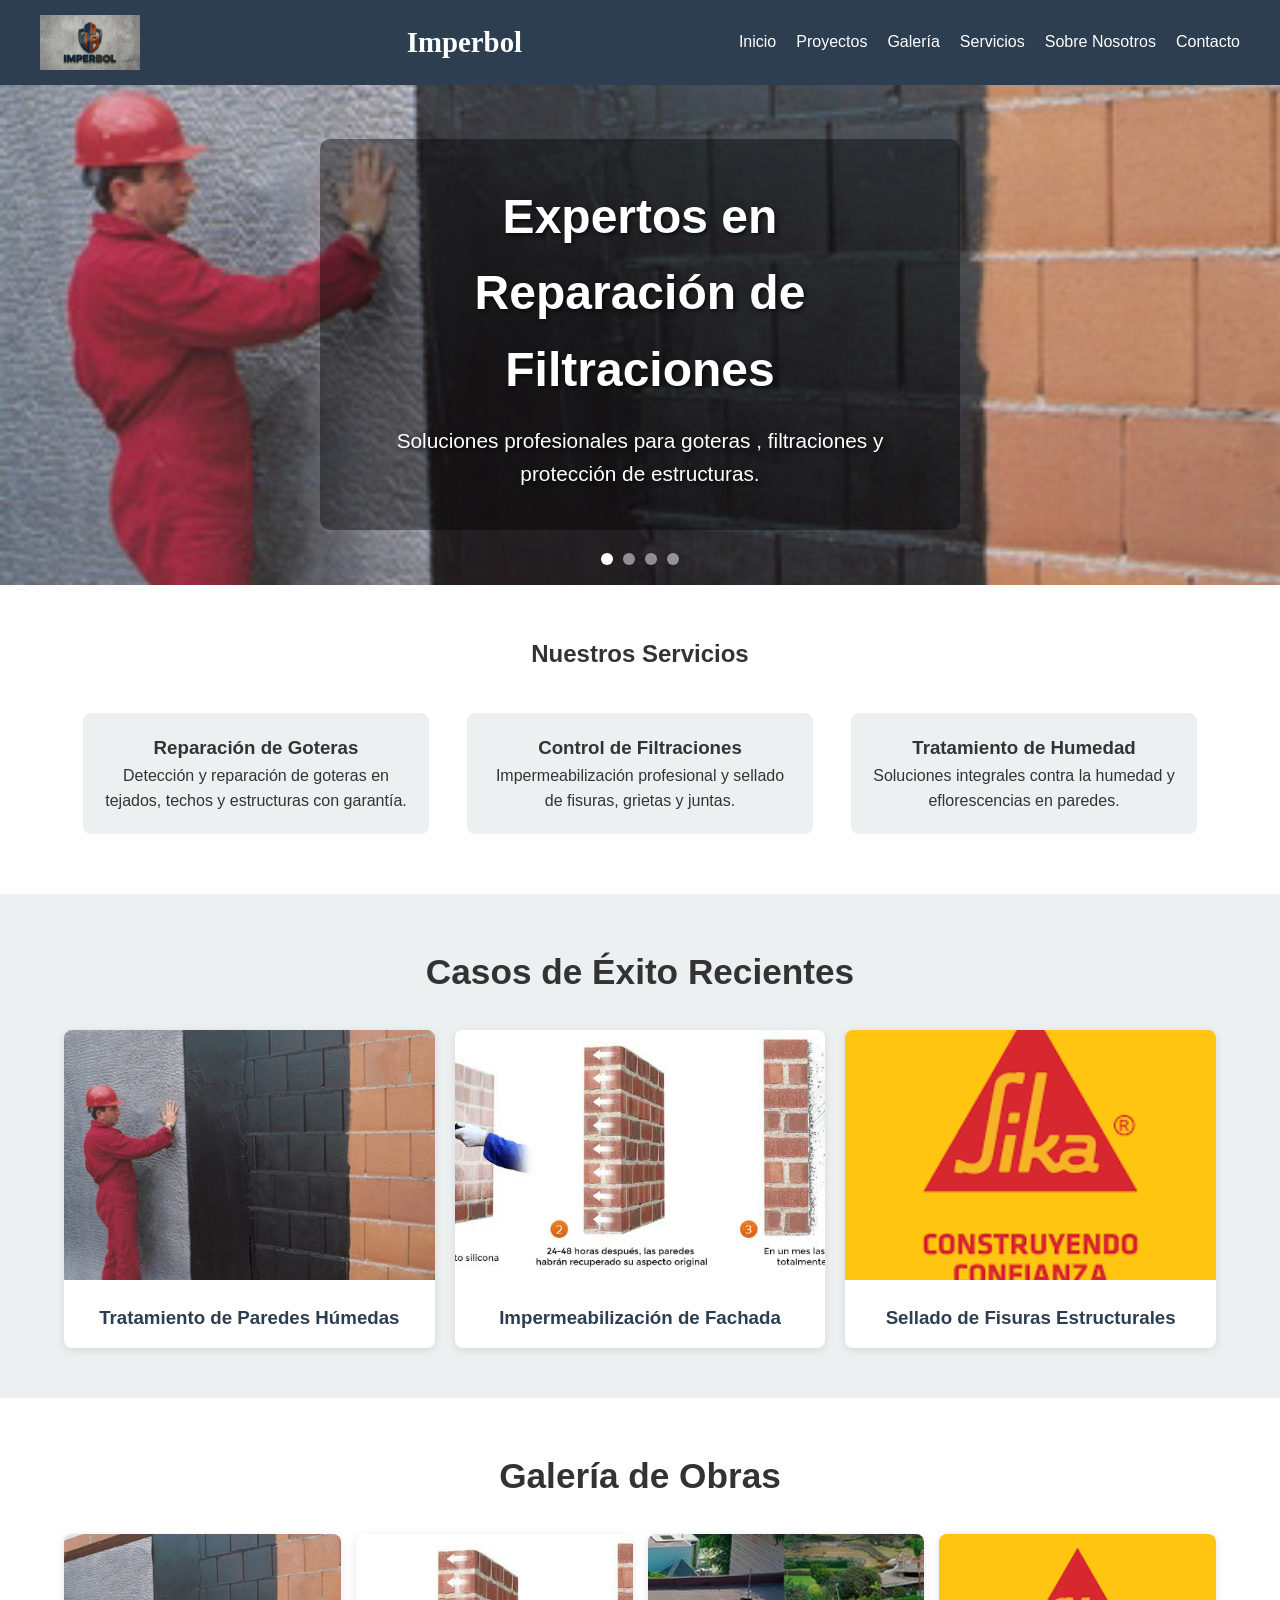
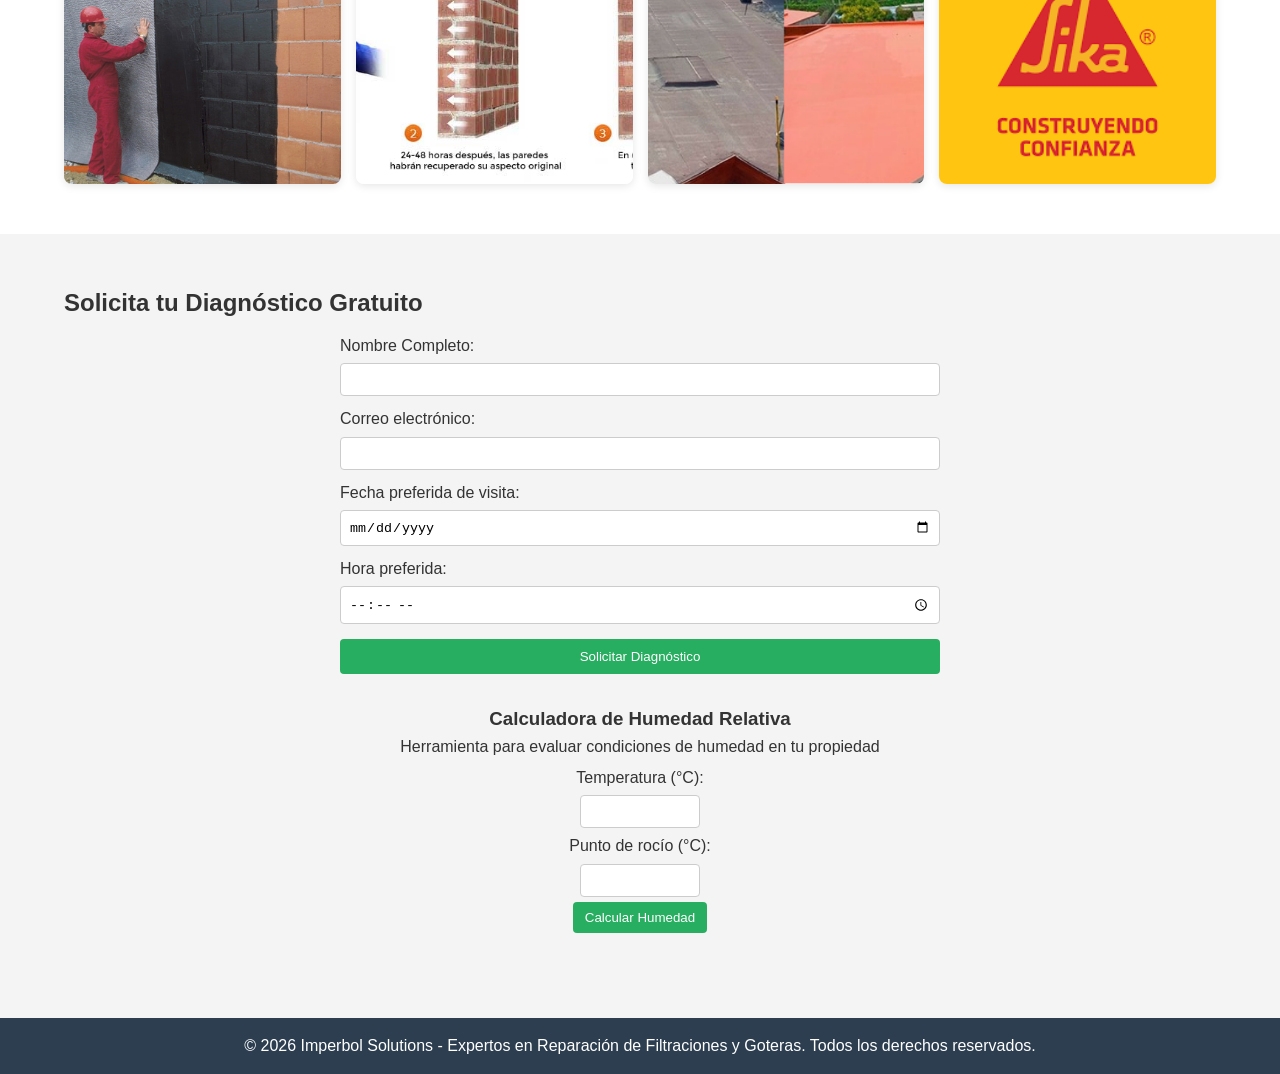
==== index.html @ 8ed08d57 "cambio" ====
<!DOCTYPE html>
<html lang="es">
<head>
    <meta charset="UTF-8">
    <meta name="viewport" content="width=device-width, initial-scale=1.0">
    <title>Reparaciones de Filtraciones y Goteras - Imperbol Solutions</title>
    <link rel="stylesheet" href="style.css">
</head>
<body>
    <header class="site-header">
        <div class="container">
            <img src="imgs/logo.jpeg" alt="Logo Imperbol Solutions" class="logo">
            <h1>Imperbol</h1>
            <nav>
                <ul>
                    <li><a href="#inicio">Inicio</a></li>
                    <li><a href="#proyectos">Proyectos</a></li>
                    <li><a href="#galeria">Galería</a></li>
                    <li><a href="#servicios">Servicios</a></li>
                    <li><a href="#sobre-nosotros">Sobre Nosotros</a></li>
                    <li><a href="#contacto">Contacto</a></li>
                </ul>
            </nav>
        </div>
    </header>

    <section id="inicio" class="hero">
        <div class="carousel">
            <div class="carousel-track">
                <img src="imgs/paredes_1.jpg" alt="Proyecto 1" class="carousel-img active">
                <img src="imgs/paredes_2.jpg" alt="Proyecto 2" class="carousel-img">
                <img src="imgs/antes_despues_1.png" alt="Antes y Después" class="carousel-img">
                <img src="imgs/producto_usado.png" alt="Producto Usado" class="carousel-img">
            </div>

            <div class="carousel-dots">
                <span class="dot active" onclick="currentSlide(1)"></span>
                <span class="dot" onclick="currentSlide(2)"></span>
                <span class="dot" onclick="currentSlide(3)"></span>
                <span class="dot" onclick="currentSlide(4)"></span>
            </div>
        </div>
        <div class="carousel-overlay">
            <h2>Expertos en Reparación de Filtraciones</h2>
            <p>Soluciones profesionales para goteras
                , filtraciones y protección de estructuras.</p>
        </div>
    </section>

    <section id="servicios" class="services">
        <div class="container">
            <h2>Nuestros Servicios</h2>
            <div class="service-list">
                <div class="service-item">
                    <h3>Reparación de Goteras</h3>
                    <p>Detección y reparación de goteras en tejados, techos y estructuras con garantía.</p>
                </div>
                <div class="service-item">
                    <h3>Control de Filtraciones</h3>
                    <p>Impermeabilización profesional y sellado de fisuras, grietas y juntas.</p>
                </div>
                <div class="service-item">
                    <h3>Tratamiento de Humedad</h3>
                    <p>Soluciones integrales contra la humedad y eflorescencias en paredes.</p>
                </div>
            </div>
        </div>
    </section>

    <section id="proyectos" class="projects">
        <div class="container">
            <h2>Casos de Éxito Recientes</h2>
            <div class="project-grid">
                <div class="project-item">
                    <img src="imgs/paredes_1.jpg" alt="Reparación de filtración">
                    <h3>Tratamiento de Paredes Húmedas</h3>
                </div>
                <div class="project-item">
                    <img src="imgs/paredes_2.jpg" alt="Impermeabilización de fachada">
                    <h3>Impermeabilización de Fachada</h3>
                </div>
                <div class="project-item">
                    <img src="imgs/producto_usado.png" alt="Sellado profesional">
                    <h3>Sellado de Fisuras Estructurales</h3>
                </div>
            </div>
        </div>
    </section>
    <section id="galeria" class="gallery">
        <div class="container">
            <h2>Galería de Obras</h2>
            <div class="gallery-grid">
                <div class="gallery-item">
                    <img src="imgs/paredes_1.jpg" alt="Galería 1">
                </div>
                <div class="gallery-item">
                    <img src="imgs/paredes_2.jpg" alt="Galería 2">
                </div>
                <div class="gallery-item">
                    <img src="imgs/antes_despues_1.png" alt="Galería 3">
                </div>
                <div class="gallery-item">
                    <img src="imgs/producto_usado.png" alt="Galería 4">
                </div>
            </div>
        </div>
    </section>

    <section id="contacto" class="contact">
        <div class="container">
            <h2>Solicita tu Diagnóstico Gratuito</h2>
            <form id="contact-form">
                <label for="name">Nombre Completo:</label>
                <input type="text" id="name" name="name" required>

                <label for="email">Correo electrónico:</label>
                <input type="email" id="email" name="email" required>

                <label for="date">Fecha preferida de visita:</label>
                <input type="date" id="date" name="date" required>

                <label for="time">Hora preferida:</label>
                <input type="time" id="time" name="time" required>

                <button type="submit">Solicitar Diagnóstico</button>
            </form>
            <div id="form-response"></div>

            <div class="humidity-calculator">
                <h3>Calculadora de Humedad Relativa</h3>
                <p>Herramienta para evaluar condiciones de humedad en tu propiedad</p>
                <label for="temp">Temperatura (°C):</label>
                <input type="number" id="temp" step="0.1">
                <label for="dew">Punto de rocío (°C):</label>
                <input type="number" id="dew" step="0.1">
                <button id="calc-humidity">Calcular Humedad</button>
                <p id="humidity-result"></p>
            </div>
        </div>
    </section>

    <footer class="site-footer">
        <div class="container">
            <p>&copy; 2026 Imperbol Solutions - Expertos en Reparación de Filtraciones y Goteras. Todos los derechos reservados.</p>
        </div>
    </footer>

    <script src="script.js"></script>
</body>
</html>
---- style.css ----
* {
    margin: 0;
    padding: 0;
    box-sizing: border-box;
}

body {
    font-family: Arial, sans-serif;
    line-height: 1.6;
    background-color: #f4f4f4;
    color: #333;
}

.container {
    width: 90%;
    max-width: 1200px;
    margin: 0 auto;
}

.site-header {
    background-color: #2c3e50;
    color: #fff;
    padding: 15px 0;
    display: flex;
    align-items: center;
    justify-content: space-between;
}

.site-header .container {
    display: flex;
    align-items: center;
    justify-content: space-between;
    width: 100%;
}

.logo {
    max-width: 100px;
    height: auto;
    margin-right: 50px;
}

.site-header h1 {
    display: inline-block;
    font-size: 1.8em;
    font-family: 'Georgia', serif; 
}

.site-header nav ul {
    list-style: none;
    display: flex;
    gap: 20px;
    margin: 0;
}

.site-header nav li {
    display: inline;
}

.site-header nav a {
    color: #fff;
    text-decoration: none;
    font-weight: 500;
    transition: color 0.3s ease;
}

.site-header nav a:hover {
    color: #27ae60;
}

.hero {
    position: relative;
    height: 500px;
    display: flex;
    align-items: center;
    justify-content: center;
    overflow: hidden;
}

.carousel {
    position: relative;
    width: 100%;
    height: 100%;
}

.carousel-track {
    position: relative;
    width: 100%;
    height: 100%;
}

.carousel-img {
    position: absolute;
    width: 100%;
    height: 100%;
    object-fit: cover;
    opacity: 0;
    transition: opacity 0.8s ease;
}

.carousel-img.active {
    opacity: 1;
}

/* los botones del carrusel ya no son necesarios, los ocultamos */
.carousel-btn { display: none; }

/* estilos prev/next conservados por si se reactivan más tarde */
.carousel-btn:hover {
    background-color: rgba(0, 0, 0, 0.8);
}

.carousel-btn.prev {
    left: 20px;
}

.carousel-btn.next {
    right: 20px;
}

.carousel-dots {
    position: absolute;
    bottom: 20px;
    left: 50%;
    transform: translateX(-50%);
    display: flex;
    gap: 10px;
    z-index: 10;
}

.dot {
    width: 12px;
    height: 12px;
    border-radius: 50%;
    background-color: rgba(255, 255, 255, 0.5);
    cursor: pointer;
    transition: background-color 0.3s ease;
}

.dot.active {
    background-color: rgba(255, 255, 255, 1);
}

.carousel-overlay {
    position: absolute;
    top: 50%;
    left: 50%;
    transform: translate(-50%, -50%);
    text-align: center;
    color: white;
    z-index: 5;
    background-color: rgba(0, 0, 0, 0.4);
    padding: 40px 60px;
    border-radius: 10px;
}

.carousel-overlay h2 {
    font-size: 3em;
    margin-bottom: 15px;
    text-shadow: 2px 2px 4px rgba(0, 0, 0, 0.7);
}

.carousel-overlay p {
    font-size: 1.3em;
    text-shadow: 2px 2px 4px rgba(0, 0, 0, 0.7);
}

.services {
    padding: 50px 0;
    background-color: #fff;
}

.services h2 {
    text-align: center;
    margin-bottom: 30px;
}

.service-list {
    display: flex;
    justify-content: space-around;
    flex-wrap: wrap;
}

.service-item {
    width: 30%;
    background-color: #ecf0f1;
    padding: 20px;
    margin: 10px;
    border-radius: 8px;
    text-align: center;
}

.projects {
    padding: 50px 0;
    background-color: #ecf0f1;
}

.projects h2 {
    text-align: center;
    margin-bottom: 30px;
    font-size: 2.2em;
}

.project-grid {
    display: grid;
    grid-template-columns: repeat(auto-fit, minmax(300px, 1fr));
    gap: 20px;
}

.project-item {
    background-color: white;
    border-radius: 8px;
    overflow: hidden;
    box-shadow: 0 2px 8px rgba(0, 0, 0, 0.1);
    transition: transform 0.3s ease;
}

.project-item:hover {
    transform: translateY(-10px);
}

.project-item img {
    width: 100%;
    height: 250px;
    object-fit: cover;
}

.project-item h3 {
    padding: 15px;
    text-align: center;
    color: #2c3e50;
}

.gallery {
    padding: 50px 0;
    background-color: white;
}

.gallery h2 {
    text-align: center;
    margin-bottom: 30px;
    font-size: 2.2em;
}

.gallery-grid {
    display: grid;
    grid-template-columns: repeat(auto-fit, minmax(250px, 1fr));
    gap: 15px;
}

.gallery-item {
    border-radius: 8px;
    overflow: hidden;
    box-shadow: 0 2px 8px rgba(0, 0, 0, 0.1);
    transition: transform 0.3s ease;
}

.gallery-item:hover {
    transform: scale(1.05);
}

.gallery-item img {
    width: 100%;
    height: 250px;
    object-fit: cover;
    display: block;
}

.contact {
    padding: 50px 0;
}

.contact form {
    display: flex;
    flex-direction: column;
    max-width: 600px;
    margin: 0 auto;
}

.contact label {
    margin-top: 10px;
}

.contact input,
.contact textarea {
    padding: 8px;
    margin-top: 5px;
    border: 1px solid #ccc;
    border-radius: 4px;
}

.contact button {
    margin-top: 15px;
    padding: 10px;
    background-color: #27ae60;
    color: #fff;
    border: none;
    cursor: pointer;
    border-radius: 4px;
}

.contact button:hover {
    background-color: #219150;
}

.humidity-calculator {
    margin-top: 30px;
    text-align: center;
}

.humidity-calculator label,
.humidity-calculator input,
.humidity-calculator button {
    display: block;
    margin: 5px auto;
}

.humidity-calculator input {
    width: 120px;
    text-align: center;
}

.humidity-calculator button {
    background-color: #27ae60;
    color: #fff;
    border: none;
    padding: 8px 12px;
    cursor: pointer;
    border-radius: 4px;
}

.humidity-calculator button:hover {
    background-color: #219150;
}
.site-footer {
    background-color: #2c3e50;
    color: #fff;
    text-align: center;
    padding: 15px 0;
    margin-top: 30px;
}

/* Responsive adjustments */
@media (max-width: 900px) {
    .logo {
        max-width: 80px;
        margin-right: 20px;
    }

    .site-header .container {
        flex-direction: column;
        align-items: flex-start;
        gap: 10px;
    }

    .site-header h1 {
        font-size: 1.4em;
    }

    .site-header nav ul {
        flex-wrap: wrap;
        gap: 10px;
        justify-content: center;
    }

    .hero {
        height: 400px;
    }

    .carousel-overlay {
        padding: 20px 30px;
    }

    .service-item {
        width: 45%;
    }

    .contact form {
        max-width: 100%;
        padding: 0 20px;
    }

    .contact input,
    .contact textarea,
    .humidity-calculator input {
        width: 100%;
    }

    .humidity-calculator input {
        max-width: 200px;
        margin: 0 auto;
    }

    .carousel-btn {
        padding: 10px;
        font-size: 20px;
    }
}

@media (max-width: 600px) {
    .logo {
        max-width: 70px;
    }

    .site-header .container {
        align-items: center;
    }

    .site-header nav ul {
        flex-direction: column;
        align-items: center;
    }

    .service-item {
        width: 100%;
    }

    .project-item img,
    .gallery-item img {
        height: 180px;
    }

    .carousel-overlay h2 {
        font-size: 2em;
    }

    .carousel-overlay p {
        font-size: 1em;
    }

    .hero {
        height: 300px;
    }

    .carousel-dots {
        bottom: 10px;
    }

    .carousel-btn.prev {
        left: 10px;
    }

    .carousel-btn.next {
        right: 10px;
    }

    .contact form {
        padding: 0 10px;
    }

    .humidity-calculator input {
        width: 100%;
        max-width: none;
    }
}
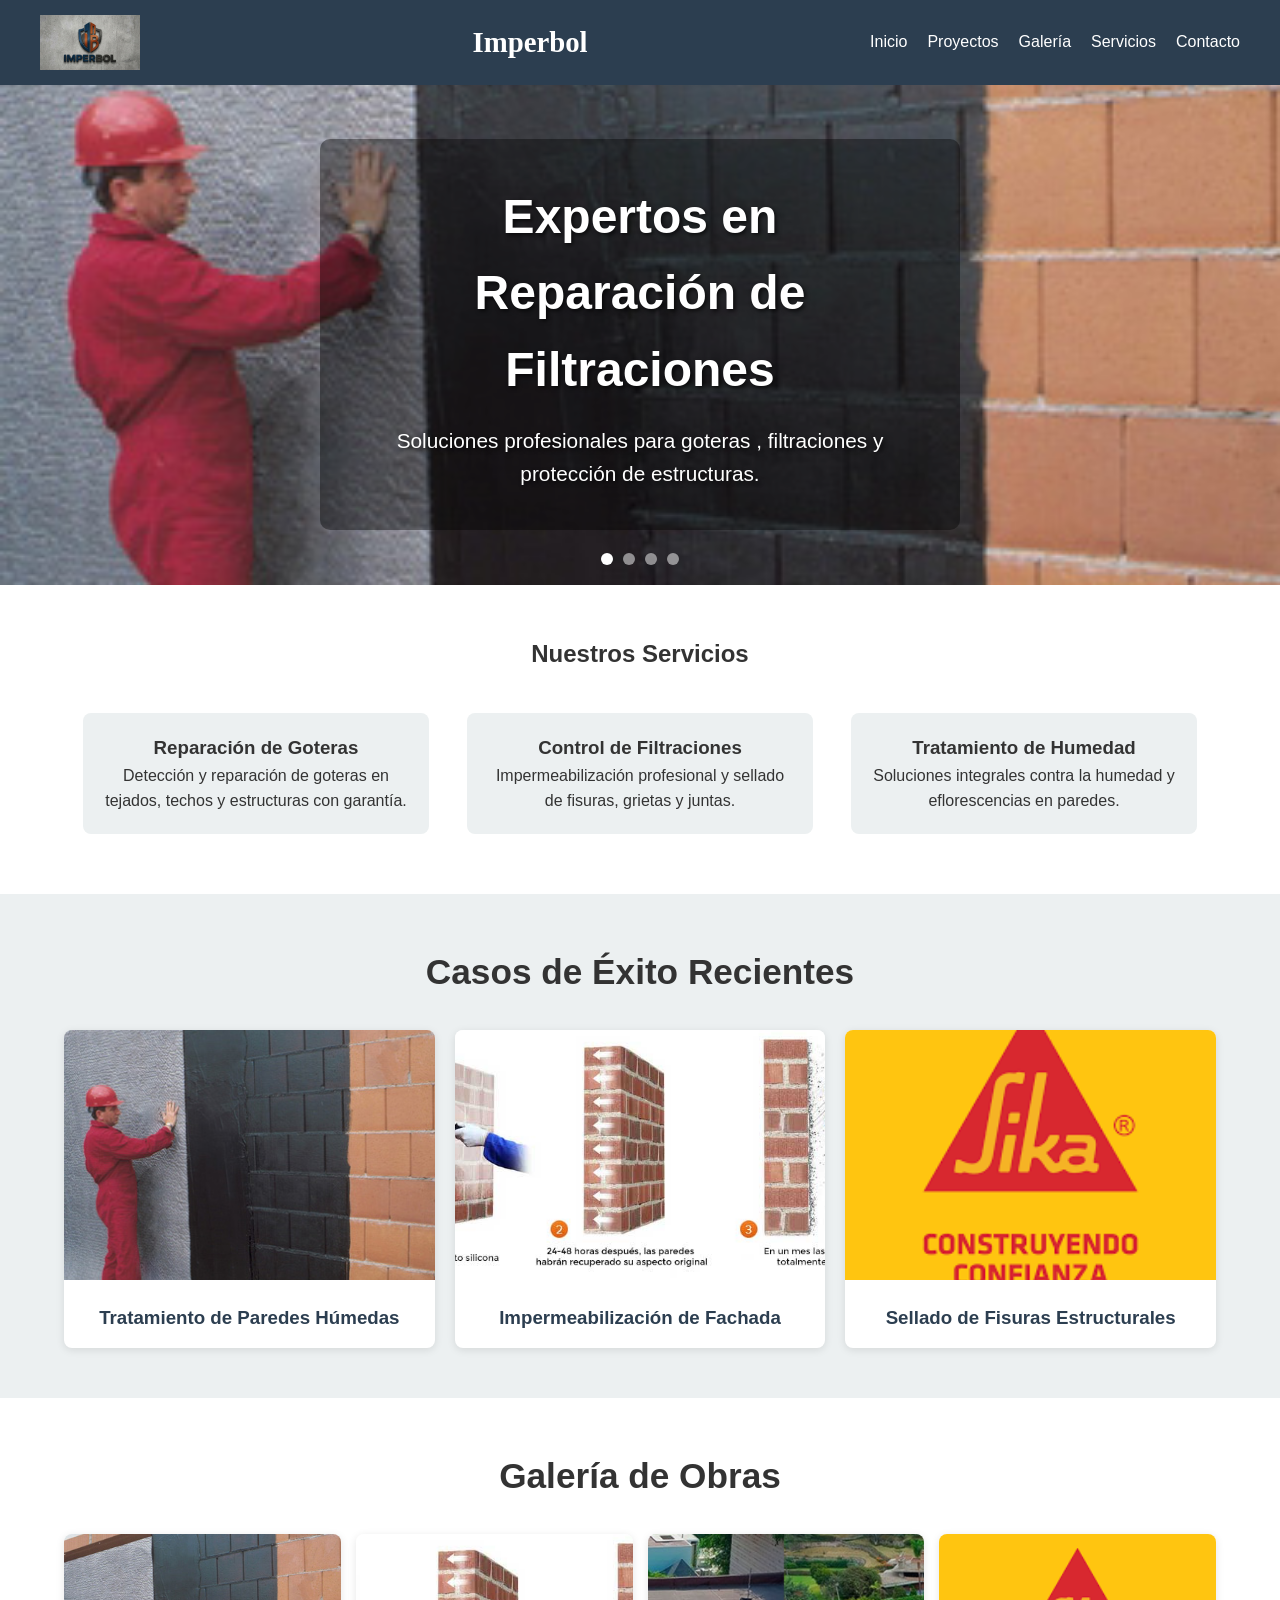
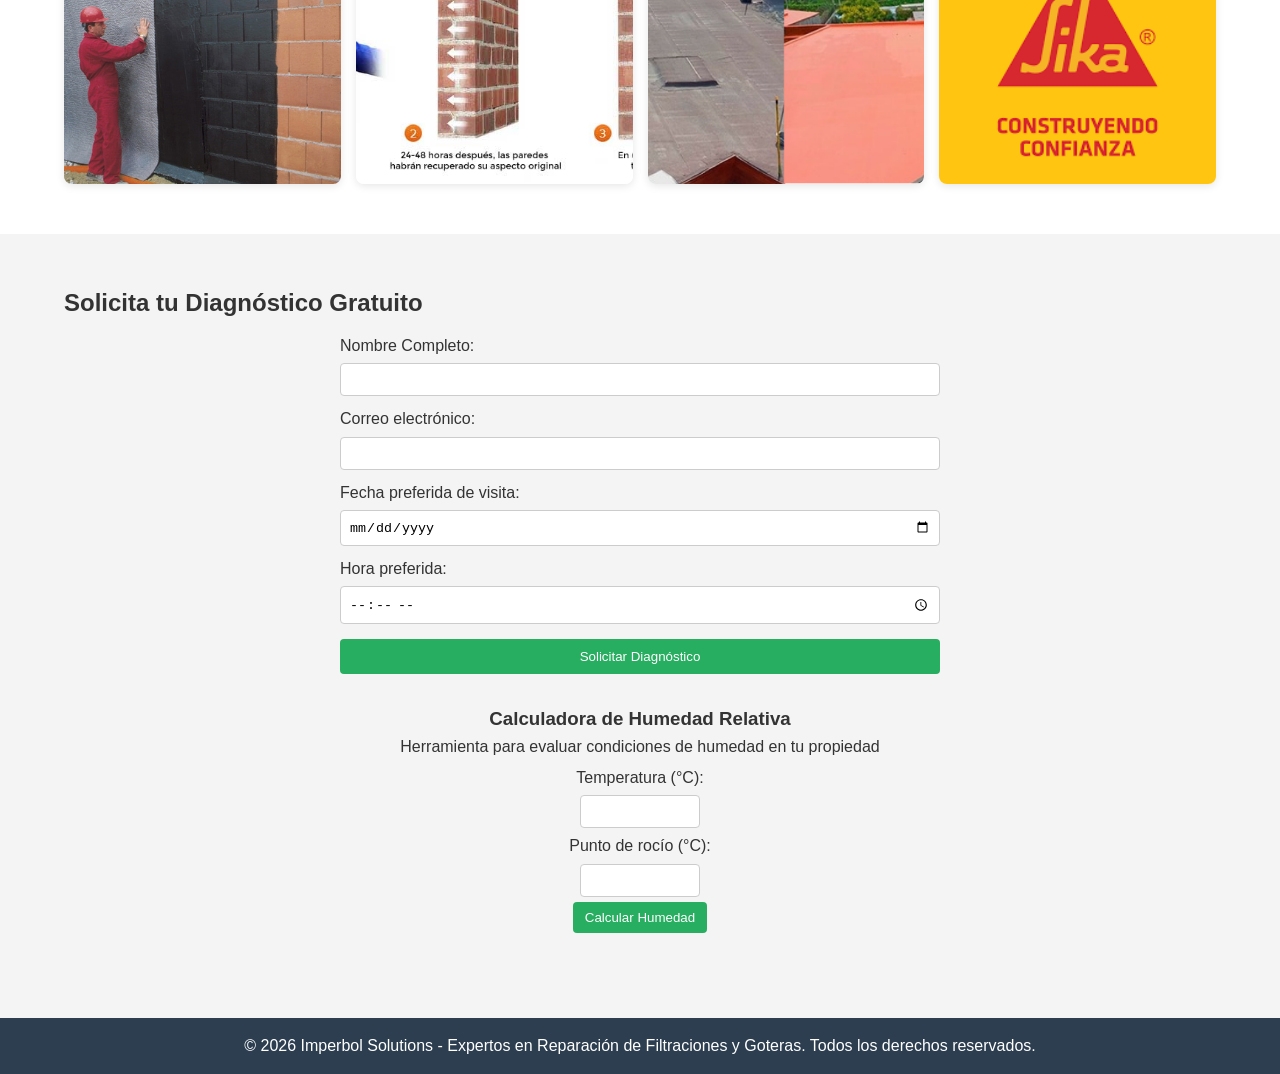
==== commit d95d4961: "cambio" ====
--- a/index.html
+++ b/index.html
@@ -12,12 +12,12 @@
             <img src="imgs/logo.jpeg" alt="Logo Imperbol Solutions" class="logo">
             <h1>Imperbol</h1>
             <nav>
+                <button class="hamburger" id="hamburger"><span></span><span></span><span></span></button>
                 <ul>
                     <li><a href="#inicio">Inicio</a></li>
                     <li><a href="#proyectos">Proyectos</a></li>
                     <li><a href="#galeria">Galería</a></li>
                     <li><a href="#servicios">Servicios</a></li>
-                    <li><a href="#sobre-nosotros">Sobre Nosotros</a></li>
                     <li><a href="#contacto">Contacto</a></li>
                 </ul>
             </nav>
--- a/style.css
+++ b/style.css
@@ -50,6 +50,48 @@
     display: flex;
     gap: 20px;
     margin: 0;
+}
+
+/* hamburger icon for mobile */
+.hamburger {
+    display: none;
+    flex-direction: column;
+    justify-content: space-around;
+    width: 30px;
+    height: 24px;
+    background: transparent;
+    border: none;
+    cursor: pointer;
+    padding: 0;
+    z-index: 20;
+}
+.hamburger span {
+    display: block;
+    width: 100%;
+    height: 3px;
+    background-color: #fff;
+    border-radius: 2px;
+}
+
+@media (max-width: 600px) {
+    .site-header nav ul {
+        position: absolute;
+        top: 60px;
+        left: 0;
+        right: 0;
+        background-color: #2c3e50;
+        flex-direction: column;
+        align-items: center;
+        gap: 10px;
+        padding: 15px 0;
+        display: none; /* hidden until hamburger clicked */
+    }
+    .site-header nav ul.open {
+        display: flex;
+    }
+    .hamburger {
+        display: flex;
+    }
 }
 
 .site-header nav li {
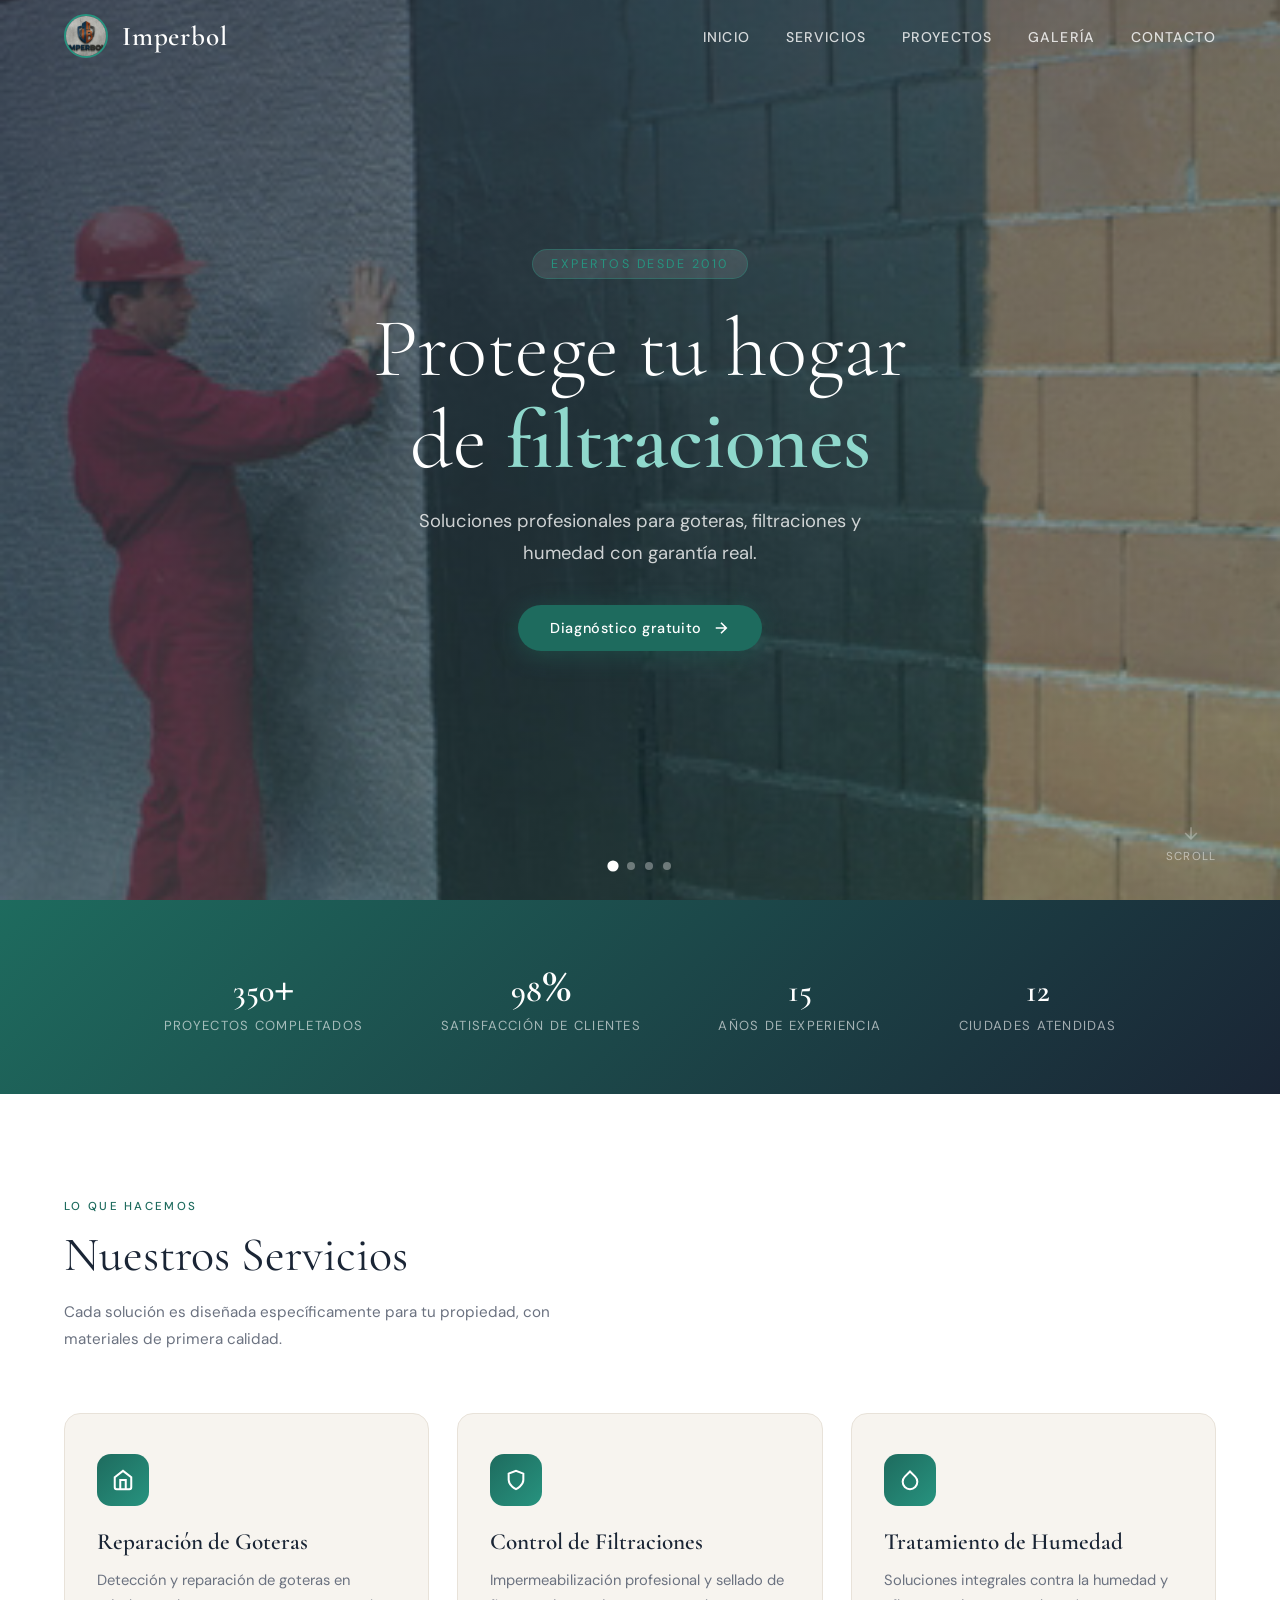
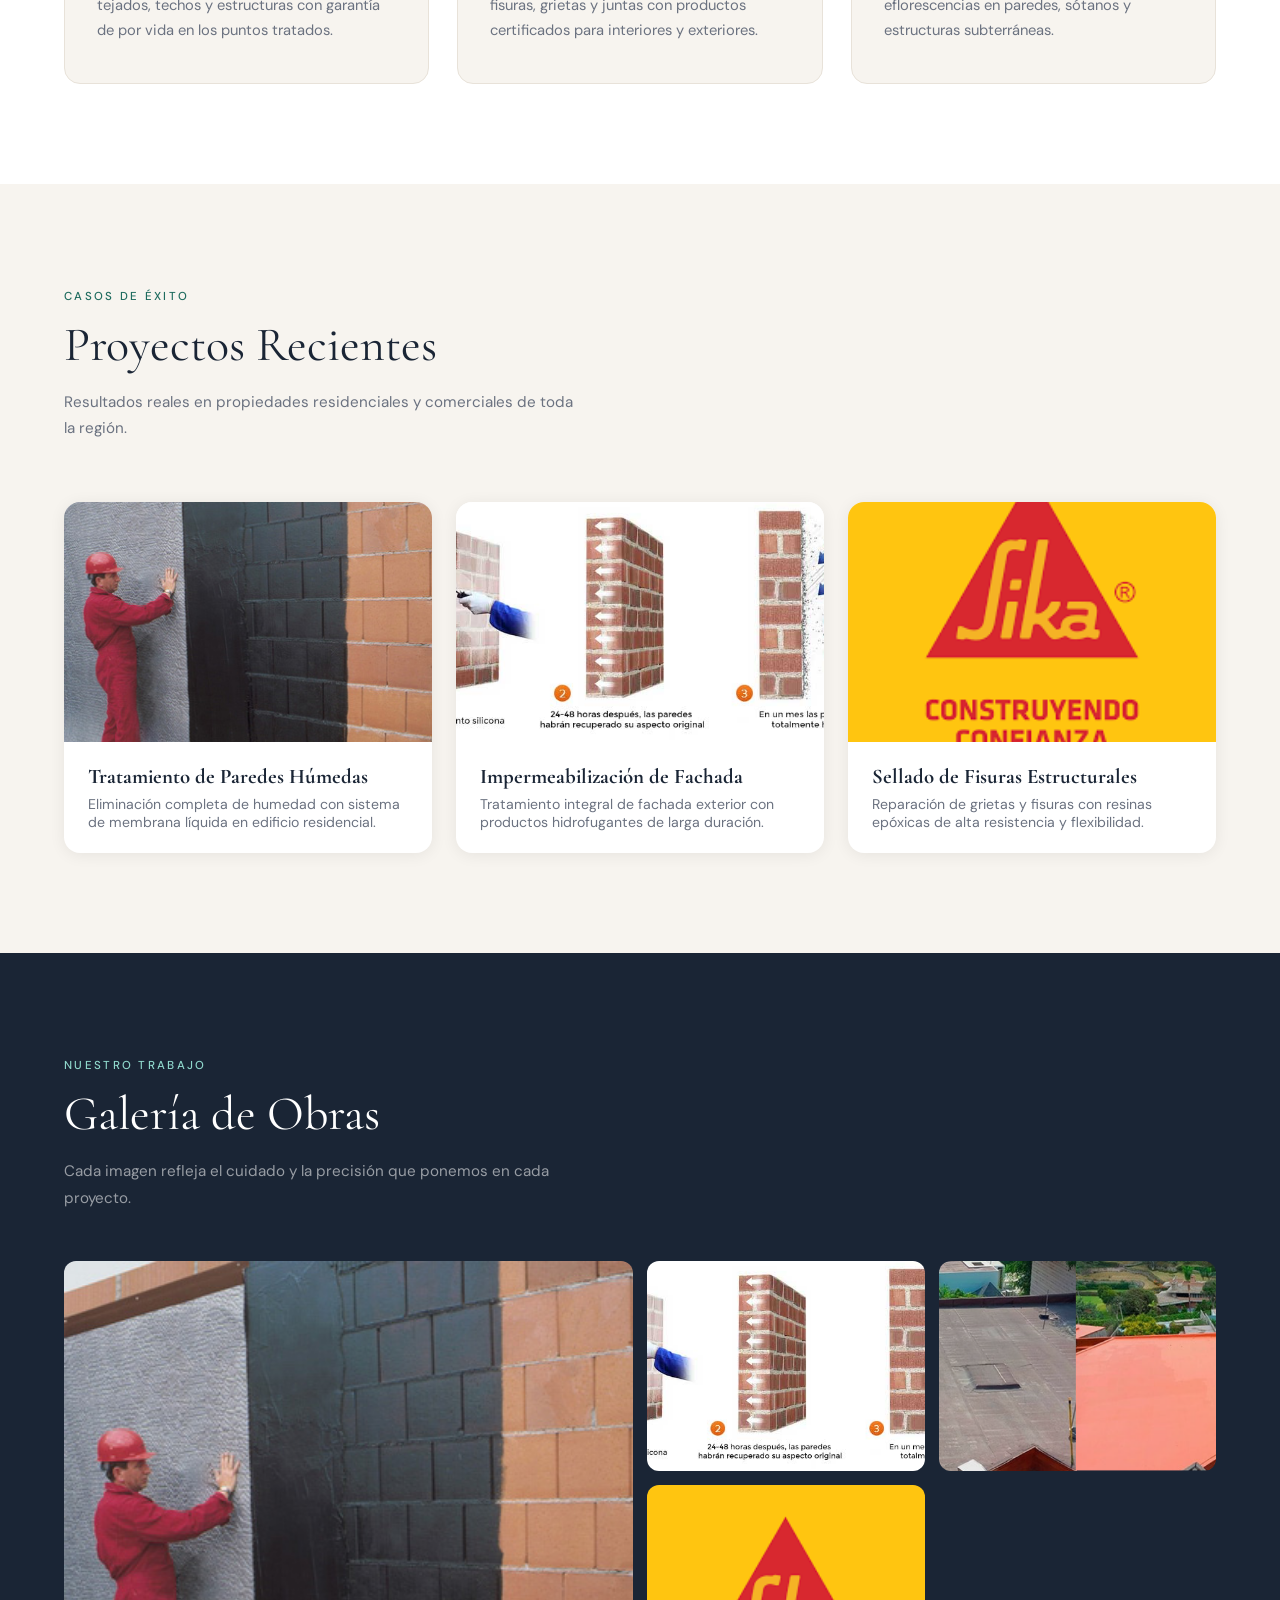
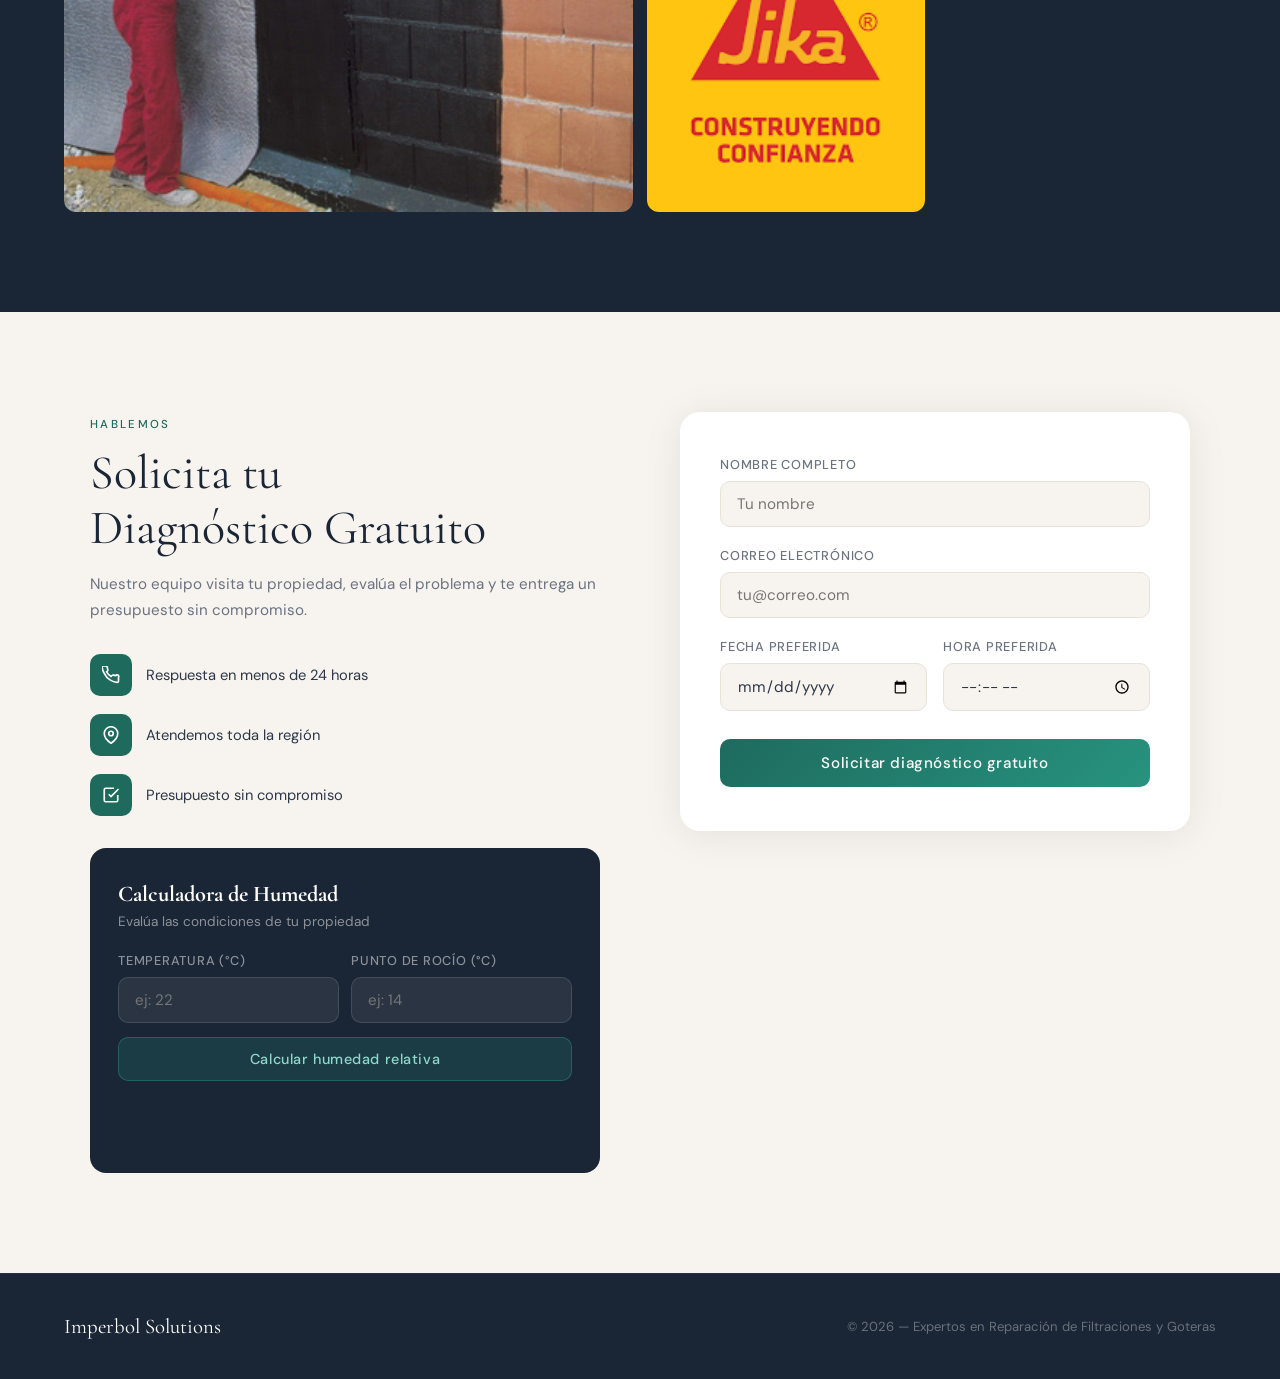
==== commit 33c0a87c: "cambio" ====
--- a/index.html
+++ b/index.html
@@ -3,145 +3,317 @@
 <head>
     <meta charset="UTF-8">
     <meta name="viewport" content="width=device-width, initial-scale=1.0">
-    <title>Reparaciones de Filtraciones y Goteras - Imperbol Solutions</title>
+    <title>Imperbol Solutions — Expertos en Filtraciones</title>
+    <link rel="preconnect" href="https://fonts.googleapis.com">
+    <link rel="preconnect" href="https://fonts.gstatic.com" crossorigin>
+    <link href="https://fonts.googleapis.com/css2?family=Cormorant+Garamond:wght@300;400;600&family=DM+Sans:wght@300;400;500&display=swap" rel="stylesheet">
     <link rel="stylesheet" href="style.css">
 </head>
 <body>
-    <header class="site-header">
-        <div class="container">
-            <img src="imgs/logo.jpeg" alt="Logo Imperbol Solutions" class="logo">
-            <h1>Imperbol</h1>
+
+    <!-- HEADER -->
+    <header class="site-header" id="header">
+        <div class="header-inner">
+            <a class="brand" href="#inicio">
+                <img src="imgs/logo.jpeg" alt="Logo Imperbol" class="brand-logo">
+                <span class="brand-name">Imperbol</span>
+            </a>
+            <button class="hamburger" id="hamburger" aria-label="Menú">
+                <span></span><span></span><span></span>
+            </button>
             <nav>
-                <button class="hamburger" id="hamburger"><span></span><span></span><span></span></button>
-                <ul>
+                <ul id="nav-list">
                     <li><a href="#inicio">Inicio</a></li>
+                    <li><a href="#servicios">Servicios</a></li>
                     <li><a href="#proyectos">Proyectos</a></li>
                     <li><a href="#galeria">Galería</a></li>
-                    <li><a href="#servicios">Servicios</a></li>
                     <li><a href="#contacto">Contacto</a></li>
                 </ul>
             </nav>
         </div>
     </header>
 
+    <!-- HERO -->
     <section id="inicio" class="hero">
-        <div class="carousel">
-            <div class="carousel-track">
-                <img src="imgs/paredes_1.jpg" alt="Proyecto 1" class="carousel-img active">
-                <img src="imgs/paredes_2.jpg" alt="Proyecto 2" class="carousel-img">
-                <img src="imgs/antes_despues_1.png" alt="Antes y Después" class="carousel-img">
-                <img src="imgs/producto_usado.png" alt="Producto Usado" class="carousel-img">
-            </div>
-
-            <div class="carousel-dots">
-                <span class="dot active" onclick="currentSlide(1)"></span>
-                <span class="dot" onclick="currentSlide(2)"></span>
-                <span class="dot" onclick="currentSlide(3)"></span>
-                <span class="dot" onclick="currentSlide(4)"></span>
-            </div>
-        </div>
-        <div class="carousel-overlay">
-            <h2>Expertos en Reparación de Filtraciones</h2>
-            <p>Soluciones profesionales para goteras
-                , filtraciones y protección de estructuras.</p>
-        </div>
-    </section>
-
+        <div class="hero-slide active" id="slide-1">
+            <img src="imgs/paredes_1.jpg" alt="Tratamiento de paredes">
+            <div class="hero-overlay"></div>
+        </div>
+        <div class="hero-slide" id="slide-2">
+            <img src="imgs/paredes_2.jpg" alt="Impermeabilización de fachada">
+            <div class="hero-overlay"></div>
+        </div>
+        <div class="hero-slide" id="slide-3">
+            <img src="imgs/antes_despues_1.png" alt="Antes y Después">
+            <div class="hero-overlay"></div>
+        </div>
+        <div class="hero-slide" id="slide-4">
+            <img src="imgs/producto_usado.png" alt="Producto Profesional">
+            <div class="hero-overlay"></div>
+        </div>
+
+        <div class="hero-content">
+            <span class="hero-eyebrow">Expertos desde 2010</span>
+            <h1 class="hero-title">
+                Protege tu hogar<br>de <strong>filtraciones</strong>
+            </h1>
+            <p class="hero-subtitle">
+                Soluciones profesionales para goteras, filtraciones y humedad con garantía real.
+            </p>
+            <a href="#contacto" class="hero-cta">
+                Diagnóstico gratuito
+                <svg width="18" height="18" fill="none" stroke="currentColor" stroke-width="2.2" viewBox="0 0 24 24">
+                    <path d="M5 12h14M12 5l7 7-7 7"/>
+                </svg>
+            </a>
+        </div>
+
+        <div class="hero-dots">
+            <button class="dot active" onclick="goToSlide(1)" aria-label="Slide 1"></button>
+            <button class="dot" onclick="goToSlide(2)" aria-label="Slide 2"></button>
+            <button class="dot" onclick="goToSlide(3)" aria-label="Slide 3"></button>
+            <button class="dot" onclick="goToSlide(4)" aria-label="Slide 4"></button>
+        </div>
+
+        <div class="scroll-hint">
+            <svg width="20" height="20" fill="none" stroke="currentColor" stroke-width="2" viewBox="0 0 24 24">
+                <path d="M12 5v14M5 12l7 7 7-7"/>
+            </svg>
+            Scroll
+        </div>
+    </section>
+
+    <!-- STATS -->
+    <div class="stats">
+        <div class="stats-inner">
+            <div class="stat reveal">
+                <div class="stat-num"><span id="s1">0</span>+</div>
+                <div class="stat-label">Proyectos completados</div>
+            </div>
+            <div class="stat reveal">
+                <div class="stat-num"><span id="s2">0</span>%</div>
+                <div class="stat-label">Satisfacción de clientes</div>
+            </div>
+            <div class="stat reveal">
+                <div class="stat-num"><span id="s3">0</span></div>
+                <div class="stat-label">Años de experiencia</div>
+            </div>
+            <div class="stat reveal">
+                <div class="stat-num"><span id="s4">0</span></div>
+                <div class="stat-label">Ciudades atendidas</div>
+            </div>
+        </div>
+    </div>
+
+    <!-- SERVICES -->
     <section id="servicios" class="services">
-        <div class="container">
-            <h2>Nuestros Servicios</h2>
-            <div class="service-list">
-                <div class="service-item">
+        <div class="services-inner">
+            <div class="services-head reveal">
+                <span class="section-label">Lo que hacemos</span>
+                <h2 class="section-title">Nuestros Servicios</h2>
+                <p class="section-sub">Cada solución es diseñada específicamente para tu propiedad, con materiales de primera calidad.</p>
+            </div>
+            <div class="services-grid">
+                <div class="service-card">
+                    <div class="service-icon">
+                        <svg width="22" height="22" fill="none" stroke="currentColor" stroke-width="2.2" viewBox="0 0 24 24">
+                            <path d="M3 9l9-7 9 7v11a2 2 0 01-2 2H5a2 2 0 01-2-2z"/><polyline points="9 22 9 12 15 12 15 22"/>
+                        </svg>
+                    </div>
                     <h3>Reparación de Goteras</h3>
-                    <p>Detección y reparación de goteras en tejados, techos y estructuras con garantía.</p>
-                </div>
-                <div class="service-item">
+                    <p>Detección y reparación de goteras en tejados, techos y estructuras con garantía de por vida en los puntos tratados.</p>
+                </div>
+                <div class="service-card">
+                    <div class="service-icon">
+                        <svg width="22" height="22" fill="none" stroke="currentColor" stroke-width="2.2" viewBox="0 0 24 24">
+                            <path d="M12 22s8-4 8-10V5l-8-3-8 3v7c0 6 8 10 8 10z"/>
+                        </svg>
+                    </div>
                     <h3>Control de Filtraciones</h3>
-                    <p>Impermeabilización profesional y sellado de fisuras, grietas y juntas.</p>
-                </div>
-                <div class="service-item">
+                    <p>Impermeabilización profesional y sellado de fisuras, grietas y juntas con productos certificados para interiores y exteriores.</p>
+                </div>
+                <div class="service-card">
+                    <div class="service-icon">
+                        <svg width="22" height="22" fill="none" stroke="currentColor" stroke-width="2.2" viewBox="0 0 24 24">
+                            <path d="M12 2.69l5.66 5.66a8 8 0 11-11.31 0z"/>
+                        </svg>
+                    </div>
                     <h3>Tratamiento de Humedad</h3>
-                    <p>Soluciones integrales contra la humedad y eflorescencias en paredes.</p>
-                </div>
-            </div>
-        </div>
-    </section>
-
+                    <p>Soluciones integrales contra la humedad y eflorescencias en paredes, sótanos y estructuras subterráneas.</p>
+                </div>
+            </div>
+        </div>
+    </section>
+
+    <!-- PROJECTS -->
     <section id="proyectos" class="projects">
-        <div class="container">
-            <h2>Casos de Éxito Recientes</h2>
-            <div class="project-grid">
-                <div class="project-item">
-                    <img src="imgs/paredes_1.jpg" alt="Reparación de filtración">
-                    <h3>Tratamiento de Paredes Húmedas</h3>
-                </div>
-                <div class="project-item">
-                    <img src="imgs/paredes_2.jpg" alt="Impermeabilización de fachada">
-                    <h3>Impermeabilización de Fachada</h3>
-                </div>
-                <div class="project-item">
-                    <img src="imgs/producto_usado.png" alt="Sellado profesional">
-                    <h3>Sellado de Fisuras Estructurales</h3>
-                </div>
-            </div>
-        </div>
-    </section>
+        <div class="projects-inner">
+            <div class="projects-head reveal">
+                <span class="section-label">Casos de éxito</span>
+                <h2 class="section-title">Proyectos Recientes</h2>
+                <p class="section-sub">Resultados reales en propiedades residenciales y comerciales de toda la región.</p>
+            </div>
+            <div class="projects-grid">
+                <div class="project-card">
+                    <div class="project-img-wrap">
+                        <img src="imgs/paredes_1.jpg" alt="Tratamiento de Paredes Húmedas">
+                    </div>
+                    <div class="project-body">
+                        <h3>Tratamiento de Paredes Húmedas</h3>
+                        <p>Eliminación completa de humedad con sistema de membrana líquida en edificio residencial.</p>
+                    </div>
+                </div>
+                <div class="project-card">
+                    <div class="project-img-wrap">
+                        <img src="imgs/paredes_2.jpg" alt="Impermeabilización de Fachada">
+                    </div>
+                    <div class="project-body">
+                        <h3>Impermeabilización de Fachada</h3>
+                        <p>Tratamiento integral de fachada exterior con productos hidrofugantes de larga duración.</p>
+                    </div>
+                </div>
+                <div class="project-card">
+                    <div class="project-img-wrap">
+                        <img src="imgs/producto_usado.png" alt="Sellado de Fisuras">
+                    </div>
+                    <div class="project-body">
+                        <h3>Sellado de Fisuras Estructurales</h3>
+                        <p>Reparación de grietas y fisuras con resinas epóxicas de alta resistencia y flexibilidad.</p>
+                    </div>
+                </div>
+            </div>
+        </div>
+    </section>
+
+    <!-- GALLERY -->
     <section id="galeria" class="gallery">
-        <div class="container">
-            <h2>Galería de Obras</h2>
+        <div class="gallery-inner">
+            <div class="gallery-head reveal">
+                <span class="section-label">Nuestro trabajo</span>
+                <h2 class="section-title">Galería de Obras</h2>
+                <p class="section-sub">Cada imagen refleja el cuidado y la precisión que ponemos en cada proyecto.</p>
+            </div>
             <div class="gallery-grid">
-                <div class="gallery-item">
+                <div class="g-item">
                     <img src="imgs/paredes_1.jpg" alt="Galería 1">
-                </div>
-                <div class="gallery-item">
+                    <div class="g-item-overlay">
+                        <svg fill="none" stroke="currentColor" stroke-width="2" viewBox="0 0 24 24">
+                            <circle cx="11" cy="11" r="8"/><line x1="21" y1="21" x2="16.65" y2="16.65"/>
+                        </svg>
+                    </div>
+                </div>
+                <div class="g-item">
                     <img src="imgs/paredes_2.jpg" alt="Galería 2">
-                </div>
-                <div class="gallery-item">
-                    <img src="imgs/antes_despues_1.png" alt="Galería 3">
-                </div>
-                <div class="gallery-item">
-                    <img src="imgs/producto_usado.png" alt="Galería 4">
-                </div>
-            </div>
-        </div>
-    </section>
-
+                    <div class="g-item-overlay">
+                        <svg fill="none" stroke="currentColor" stroke-width="2" viewBox="0 0 24 24">
+                            <circle cx="11" cy="11" r="8"/><line x1="21" y1="21" x2="16.65" y2="16.65"/>
+                        </svg>
+                    </div>
+                </div>
+                <div class="g-item">
+                    <img src="imgs/antes_despues_1.png" alt="Antes y Después">
+                    <div class="g-item-overlay">
+                        <svg fill="none" stroke="currentColor" stroke-width="2" viewBox="0 0 24 24">
+                            <circle cx="11" cy="11" r="8"/><line x1="21" y1="21" x2="16.65" y2="16.65"/>
+                        </svg>
+                    </div>
+                </div>
+                <div class="g-item">
+                    <img src="imgs/producto_usado.png" alt="Producto usado">
+                    <div class="g-item-overlay">
+                        <svg fill="none" stroke="currentColor" stroke-width="2" viewBox="0 0 24 24">
+                            <circle cx="11" cy="11" r="8"/><line x1="21" y1="21" x2="16.65" y2="16.65"/>
+                        </svg>
+                    </div>
+                </div>
+            </div>
+        </div>
+    </section>
+
+    <!-- CONTACT -->
     <section id="contacto" class="contact">
-        <div class="container">
-            <h2>Solicita tu Diagnóstico Gratuito</h2>
-            <form id="contact-form">
-                <label for="name">Nombre Completo:</label>
-                <input type="text" id="name" name="name" required>
-
-                <label for="email">Correo electrónico:</label>
-                <input type="email" id="email" name="email" required>
-
-                <label for="date">Fecha preferida de visita:</label>
-                <input type="date" id="date" name="date" required>
-
-                <label for="time">Hora preferida:</label>
-                <input type="time" id="time" name="time" required>
-
-                <button type="submit">Solicitar Diagnóstico</button>
-            </form>
-            <div id="form-response"></div>
-
-            <div class="humidity-calculator">
-                <h3>Calculadora de Humedad Relativa</h3>
-                <p>Herramienta para evaluar condiciones de humedad en tu propiedad</p>
-                <label for="temp">Temperatura (°C):</label>
-                <input type="number" id="temp" step="0.1">
-                <label for="dew">Punto de rocío (°C):</label>
-                <input type="number" id="dew" step="0.1">
-                <button id="calc-humidity">Calcular Humedad</button>
-                <p id="humidity-result"></p>
-            </div>
-        </div>
-    </section>
-
+        <div class="contact-inner">
+            <div>
+                <div class="contact-head reveal">
+                    <span class="section-label">Hablemos</span>
+                    <h2 class="section-title">Solicita tu<br>Diagnóstico Gratuito</h2>
+                    <p class="section-sub">Nuestro equipo visita tu propiedad, evalúa el problema y te entrega un presupuesto sin compromiso.</p>
+                </div>
+                <div class="contact-info-item reveal">
+                    <div class="contact-info-icon">
+                        <svg width="18" height="18" fill="none" stroke="currentColor" stroke-width="2.2" viewBox="0 0 24 24">
+                            <path d="M22 16.92v3a2 2 0 01-2.18 2 19.79 19.79 0 01-8.63-3.07A19.5 19.5 0 013.07 9.8 19.79 19.79 0 01.02 1.18 2 2 0 012 0h3a2 2 0 012 1.72 12.84 12.84 0 00.7 2.81 2 2 0 01-.45 2.11L6.09 7.91a16 16 0 006 6l1.27-1.27a2 2 0 012.11-.45c.9.35 1.84.57 2.81.7A2 2 0 0122 14.92v2z"/>
+                        </svg>
+                    </div>
+                    <span>Respuesta en menos de 24 horas</span>
+                </div>
+                <div class="contact-info-item reveal">
+                    <div class="contact-info-icon">
+                        <svg width="18" height="18" fill="none" stroke="currentColor" stroke-width="2.2" viewBox="0 0 24 24">
+                            <path d="M21 10c0 7-9 13-9 13s-9-6-9-13a9 9 0 0118 0z"/><circle cx="12" cy="10" r="3"/>
+                        </svg>
+                    </div>
+                    <span>Atendemos toda la región</span>
+                </div>
+                <div class="contact-info-item reveal">
+                    <div class="contact-info-icon">
+                        <svg width="18" height="18" fill="none" stroke="currentColor" stroke-width="2.2" viewBox="0 0 24 24">
+                            <path d="M9 11l3 3L22 4"/><path d="M21 12v7a2 2 0 01-2 2H5a2 2 0 01-2-2V5a2 2 0 012-2h11"/>
+                        </svg>
+                    </div>
+                    <span>Presupuesto sin compromiso</span>
+                </div>
+
+                <div class="humidity-box reveal">
+                    <h3>Calculadora de Humedad</h3>
+                    <p>Evalúa las condiciones de tu propiedad</p>
+                    <div class="humidity-row">
+                        <div class="form-group">
+                            <label for="temp">Temperatura (°C)</label>
+                            <input type="number" id="temp" step="0.1" placeholder="ej: 22">
+                        </div>
+                        <div class="form-group">
+                            <label for="dew">Punto de rocío (°C)</label>
+                            <input type="number" id="dew" step="0.1" placeholder="ej: 14">
+                        </div>
+                    </div>
+                    <button class="btn-calc" id="calc-humidity">Calcular humedad relativa</button>
+                    <p id="humidity-result"></p>
+                </div>
+            </div>
+
+            <div class="contact-form-wrap reveal">
+                <form id="contact-form">
+                    <div class="form-group">
+                        <label for="name">Nombre completo</label>
+                        <input type="text" id="name" name="name" placeholder="Tu nombre" required>
+                    </div>
+                    <div class="form-group">
+                        <label for="email">Correo electrónico</label>
+                        <input type="email" id="email" name="email" placeholder="tu@correo.com" required>
+                    </div>
+                    <div class="form-row">
+                        <div class="form-group">
+                            <label for="date">Fecha preferida</label>
+                            <input type="date" id="date" name="date" required>
+                        </div>
+                        <div class="form-group">
+                            <label for="time">Hora preferida</label>
+                            <input type="time" id="time" name="time" required>
+                        </div>
+                    </div>
+                    <button type="submit" class="btn-submit">Solicitar diagnóstico gratuito</button>
+                </form>
+                <div id="form-response"></div>
+            </div>
+        </div>
+    </section>
+
+    <!-- FOOTER -->
     <footer class="site-footer">
-        <div class="container">
-            <p>&copy; 2026 Imperbol Solutions - Expertos en Reparación de Filtraciones y Goteras. Todos los derechos reservados.</p>
+        <div class="footer-inner">
+            <span class="footer-brand">Imperbol Solutions</span>
+            <span class="footer-copy">© 2026 — Expertos en Reparación de Filtraciones y Goteras</span>
         </div>
     </footer>
 
--- a/style.css
+++ b/style.css
@@ -1,496 +1,598 @@
-* {
-    margin: 0;
-    padding: 0;
-    box-sizing: border-box;
-}
+/* ─── RESET & TOKENS ─────────────────────────────────────── */
+*, *::before, *::after { margin: 0; padding: 0; box-sizing: border-box; }
+
+:root {
+    --navy:   #1a2535;
+    --teal:   #1e6b5e;
+    --teal-l: #27937f;
+    --cream:  #f7f4ef;
+    --stone:  #e8e2d9;
+    --sand:   #c9bfb0;
+    --white:  #ffffff;
+    --text:   #2d3748;
+    --muted:  #6b7280;
+    --ease:   cubic-bezier(.4,0,.2,1);
+    --ease-out: cubic-bezier(0,.55,.45,1);
+}
+
+html { scroll-behavior: smooth; }
 
 body {
-    font-family: Arial, sans-serif;
-    line-height: 1.6;
-    background-color: #f4f4f4;
-    color: #333;
-}
-
-.container {
-    width: 90%;
-    max-width: 1200px;
+    font-family: 'DM Sans', sans-serif;
+    background: var(--cream);
+    color: var(--text);
+    overflow-x: hidden;
+}
+
+/* ─── SCROLLBAR ─────────────────────────────────────────── */
+::-webkit-scrollbar { width: 6px; }
+::-webkit-scrollbar-track { background: var(--stone); }
+::-webkit-scrollbar-thumb { background: var(--teal); border-radius: 3px; }
+
+/* ─── HEADER ─────────────────────────────────────────────── */
+.site-header {
+    position: fixed; top: 0; left: 0; right: 0; z-index: 100;
+    padding: 0 5%;
+    background: transparent;
+    transition: background .4s var(--ease), box-shadow .4s var(--ease), padding .4s var(--ease);
+}
+.site-header.scrolled {
+    background: rgba(26,37,53,.94);
+    backdrop-filter: blur(12px);
+    box-shadow: 0 1px 32px rgba(0,0,0,.18);
+    padding: 0 5%;
+}
+
+.header-inner {
+    max-width: 1240px;
     margin: 0 auto;
-}
-
-.site-header {
-    background-color: #2c3e50;
-    color: #fff;
-    padding: 15px 0;
     display: flex;
     align-items: center;
     justify-content: space-between;
-}
-
-.site-header .container {
+    height: 72px;
+}
+
+.brand {
     display: flex;
     align-items: center;
-    justify-content: space-between;
-    width: 100%;
-}
-
-.logo {
-    max-width: 100px;
-    height: auto;
-    margin-right: 50px;
-}
-
-.site-header h1 {
-    display: inline-block;
-    font-size: 1.8em;
-    font-family: 'Georgia', serif; 
-}
-
-.site-header nav ul {
+    gap: 14px;
+    text-decoration: none;
+}
+.brand-logo {
+    width: 44px; height: 44px;
+    border-radius: 50%;
+    object-fit: cover;
+    border: 2px solid var(--teal-l);
+    transition: transform .3s var(--ease);
+}
+.brand:hover .brand-logo { transform: rotate(8deg) scale(1.06); }
+.brand-name {
+    font-family: 'Cormorant Garamond', serif;
+    font-size: 1.7rem;
+    font-weight: 600;
+    color: var(--white);
+    letter-spacing: .03em;
+}
+
+nav ul {
     list-style: none;
     display: flex;
-    gap: 20px;
-    margin: 0;
-}
-
-/* hamburger icon for mobile */
+    gap: 36px;
+}
+nav a {
+    color: rgba(255,255,255,.8);
+    text-decoration: none;
+    font-size: .88rem;
+    letter-spacing: .08em;
+    text-transform: uppercase;
+    font-weight: 500;
+    position: relative;
+    padding-bottom: 4px;
+    transition: color .3s;
+}
+nav a::after {
+    content: '';
+    position: absolute;
+    bottom: 0; left: 0;
+    width: 0; height: 1px;
+    background: var(--teal-l);
+    transition: width .3s var(--ease);
+}
+nav a:hover { color: var(--white); }
+nav a:hover::after { width: 100%; }
+
+/* hamburger */
 .hamburger {
     display: none;
     flex-direction: column;
-    justify-content: space-around;
-    width: 30px;
-    height: 24px;
-    background: transparent;
+    gap: 5px;
+    background: none;
     border: none;
     cursor: pointer;
-    padding: 0;
-    z-index: 20;
+    padding: 4px;
 }
 .hamburger span {
-    display: block;
-    width: 100%;
-    height: 3px;
-    background-color: #fff;
+    display: block; width: 26px; height: 2px;
+    background: var(--white);
     border-radius: 2px;
-}
-
-@media (max-width: 600px) {
-    .site-header nav ul {
-        position: absolute;
-        top: 60px;
-        left: 0;
-        right: 0;
-        background-color: #2c3e50;
+    transition: transform .3s, opacity .3s;
+}
+.hamburger.active span:nth-child(1) { transform: translateY(7px) rotate(45deg); }
+.hamburger.active span:nth-child(2) { opacity: 0; }
+.hamburger.active span:nth-child(3) { transform: translateY(-7px) rotate(-45deg); }
+
+@media (max-width: 768px) {
+    .hamburger { display: flex; }
+    nav ul {
+        position: fixed;
+        top: 72px; left: 0; right: 0;
+        background: rgba(26,37,53,.97);
+        backdrop-filter: blur(16px);
         flex-direction: column;
         align-items: center;
-        gap: 10px;
-        padding: 15px 0;
-        display: none; /* hidden until hamburger clicked */
+        gap: 0;
+        padding: 0;
+        max-height: 0;
+        overflow: hidden;
+        transition: max-height .4s var(--ease), padding .4s;
     }
-    .site-header nav ul.open {
-        display: flex;
-    }
-    .hamburger {
-        display: flex;
-    }
-}
-
-.site-header nav li {
-    display: inline;
-}
-
-.site-header nav a {
-    color: #fff;
-    text-decoration: none;
-    font-weight: 500;
-    transition: color 0.3s ease;
-}
-
-.site-header nav a:hover {
-    color: #27ae60;
-}
-
+    nav ul.open { max-height: 400px; padding: 20px 0 30px; }
+    nav ul li { width: 100%; text-align: center; }
+    nav a { display: block; padding: 14px 0; font-size: .95rem; }
+}
+
+/* ─── HERO ───────────────────────────────────────────────── */
 .hero {
     position: relative;
-    height: 500px;
-    display: flex;
+    height: 100vh; min-height: 580px;
+    display: flex; align-items: center; justify-content: center;
+    overflow: hidden;
+}
+
+.hero-slide {
+    position: absolute; inset: 0;
+    opacity: 0;
+    transition: opacity 1.2s var(--ease);
+}
+.hero-slide.active { opacity: 1; }
+.hero-slide img {
+    width: 100%; height: 100%;
+    object-fit: cover;
+    transform: scale(1.04);
+    transition: transform 8s linear;
+}
+.hero-slide.active img { transform: scale(1); }
+
+.hero-overlay {
+    position: absolute; inset: 0;
+    background: linear-gradient(
+        135deg,
+        rgba(26,37,53,.72) 0%,
+        rgba(30,107,94,.35) 100%
+    );
+}
+
+.hero-content {
+    position: relative; z-index: 5;
+    text-align: center;
+    padding: 0 20px;
+    animation: heroFadeIn .9s .3s both;
+}
+@keyframes heroFadeIn {
+    from { opacity: 0; transform: translateY(28px); }
+    to   { opacity: 1; transform: translateY(0); }
+}
+
+.hero-eyebrow {
+    display: inline-block;
+    font-size: .78rem;
+    letter-spacing: .2em;
+    text-transform: uppercase;
+    color: var(--teal-l);
+    background: rgba(255,255,255,.1);
+    border: 1px solid rgba(39,147,127,.4);
+    padding: 6px 18px;
+    border-radius: 20px;
+    margin-bottom: 24px;
+    backdrop-filter: blur(6px);
+}
+.hero-title {
+    font-family: 'Cormorant Garamond', serif;
+    font-size: clamp(2.6rem, 7vw, 5.2rem);
+    font-weight: 300;
+    color: var(--white);
+    line-height: 1.1;
+    margin-bottom: 20px;
+}
+.hero-title strong { font-weight: 600; color: #8fd8cc; }
+.hero-subtitle {
+    font-size: clamp(.95rem, 2vw, 1.15rem);
+    color: rgba(255,255,255,.78);
+    max-width: 520px;
+    margin: 0 auto 36px;
+    line-height: 1.7;
+}
+.hero-cta {
+    display: inline-flex;
     align-items: center;
-    justify-content: center;
+    gap: 10px;
+    background: var(--teal);
+    color: var(--white);
+    text-decoration: none;
+    padding: 14px 32px;
+    border-radius: 40px;
+    font-size: .9rem;
+    font-weight: 500;
+    letter-spacing: .04em;
+    transition: background .3s, transform .3s, box-shadow .3s;
+    box-shadow: 0 4px 24px rgba(30,107,94,.45);
+}
+.hero-cta:hover {
+    background: var(--teal-l);
+    transform: translateY(-3px);
+    box-shadow: 0 8px 32px rgba(30,107,94,.6);
+}
+.hero-cta svg { transition: transform .3s; }
+.hero-cta:hover svg { transform: translateX(4px); }
+
+/* dots */
+.hero-dots {
+    position: absolute; bottom: 30px; left: 50%;
+    transform: translateX(-50%);
+    display: flex; gap: 10px; z-index: 10;
+}
+.dot {
+    width: 8px; height: 8px;
+    border-radius: 50%;
+    background: rgba(255,255,255,.35);
+    cursor: pointer;
+    transition: background .3s, transform .3s;
+    border: none;
+}
+.dot.active {
+    background: var(--white);
+    transform: scale(1.4);
+}
+
+/* scroll indicator */
+.scroll-hint {
+    position: absolute; bottom: 36px; right: 5%;
+    display: flex; flex-direction: column; align-items: center; gap: 6px;
+    color: rgba(255,255,255,.5);
+    font-size: .72rem; letter-spacing: .1em; text-transform: uppercase;
+    animation: bounce 2s infinite;
+}
+@keyframes bounce {
+    0%,100% { transform: translateY(0); }
+    50% { transform: translateY(6px); }
+}
+.scroll-hint svg { opacity: .6; }
+
+/* ─── SECTION SHARED ─────────────────────────────────────── */
+section { padding: 100px 5%; }
+
+.section-label {
+    display: inline-block;
+    font-size: .72rem; letter-spacing: .2em; text-transform: uppercase;
+    color: var(--teal); font-weight: 500;
+    margin-bottom: 14px;
+}
+.section-title {
+    font-family: 'Cormorant Garamond', serif;
+    font-size: clamp(2rem, 4vw, 3rem);
+    font-weight: 400;
+    color: var(--navy);
+    line-height: 1.15;
+    margin-bottom: 16px;
+}
+.section-sub {
+    color: var(--muted);
+    max-width: 520px;
+    line-height: 1.75;
+    font-size: .95rem;
+}
+
+/* ─── SERVICES ───────────────────────────────────────────── */
+.services { background: var(--white); }
+.services-inner {
+    max-width: 1240px; margin: 0 auto;
+}
+.services-head { margin-bottom: 60px; }
+.services-grid {
+    display: grid;
+    grid-template-columns: repeat(auto-fit, minmax(280px, 1fr));
+    gap: 28px;
+}
+.service-card {
+    background: var(--cream);
+    border: 1px solid var(--stone);
+    border-radius: 16px;
+    padding: 40px 32px;
+    position: relative;
     overflow: hidden;
-}
-
-.carousel {
-    position: relative;
-    width: 100%;
-    height: 100%;
-}
-
-.carousel-track {
-    position: relative;
-    width: 100%;
-    height: 100%;
-}
-
-.carousel-img {
-    position: absolute;
-    width: 100%;
-    height: 100%;
+    transition: transform .35s var(--ease), box-shadow .35s var(--ease), border-color .35s;
+    opacity: 0;
+    transform: translateY(30px);
+}
+.service-card.visible {
+    opacity: 1; transform: translateY(0);
+    transition: opacity .6s var(--ease), transform .6s var(--ease),
+                box-shadow .35s var(--ease), border-color .35s;
+}
+.service-card::before {
+    content: '';
+    position: absolute; top: 0; left: 0; right: 0;
+    height: 3px;
+    background: linear-gradient(90deg, var(--teal), var(--teal-l));
+    transform: scaleX(0);
+    transform-origin: left;
+    transition: transform .4s var(--ease);
+}
+.service-card:hover { transform: translateY(-8px); box-shadow: 0 20px 48px rgba(0,0,0,.1); border-color: transparent; }
+.service-card:hover::before { transform: scaleX(1); }
+
+.service-icon {
+    width: 52px; height: 52px;
+    background: linear-gradient(135deg, var(--teal), var(--teal-l));
+    border-radius: 14px;
+    display: flex; align-items: center; justify-content: center;
+    margin-bottom: 22px;
+}
+.service-icon svg { color: white; }
+.service-card h3 {
+    font-family: 'Cormorant Garamond', serif;
+    font-size: 1.45rem; font-weight: 600;
+    color: var(--navy); margin-bottom: 12px;
+}
+.service-card p { color: var(--muted); line-height: 1.7; font-size: .92rem; }
+
+/* ─── PROJECTS ───────────────────────────────────────────── */
+.projects { background: var(--cream); }
+.projects-inner { max-width: 1240px; margin: 0 auto; }
+.projects-head { margin-bottom: 60px; }
+.projects-grid {
+    display: grid;
+    grid-template-columns: repeat(auto-fit, minmax(320px, 1fr));
+    gap: 24px;
+}
+.project-card {
+    border-radius: 16px;
+    overflow: hidden;
+    background: var(--white);
+    box-shadow: 0 2px 16px rgba(0,0,0,.07);
+    transition: transform .35s var(--ease), box-shadow .35s var(--ease);
+    opacity: 0; transform: translateY(30px);
+}
+.project-card.visible { opacity: 1; transform: translateY(0); }
+.project-card:hover { transform: translateY(-8px); box-shadow: 0 24px 56px rgba(0,0,0,.13); }
+.project-img-wrap {
+    position: relative; height: 240px; overflow: hidden;
+}
+.project-img-wrap img {
+    width: 100%; height: 100%;
     object-fit: cover;
-    opacity: 0;
-    transition: opacity 0.8s ease;
-}
-
-.carousel-img.active {
-    opacity: 1;
-}
-
-/* los botones del carrusel ya no son necesarios, los ocultamos */
-.carousel-btn { display: none; }
-
-/* estilos prev/next conservados por si se reactivan más tarde */
-.carousel-btn:hover {
-    background-color: rgba(0, 0, 0, 0.8);
-}
-
-.carousel-btn.prev {
-    left: 20px;
-}
-
-.carousel-btn.next {
-    right: 20px;
-}
-
-.carousel-dots {
-    position: absolute;
-    bottom: 20px;
-    left: 50%;
-    transform: translateX(-50%);
-    display: flex;
-    gap: 10px;
-    z-index: 10;
-}
-
-.dot {
-    width: 12px;
-    height: 12px;
-    border-radius: 50%;
-    background-color: rgba(255, 255, 255, 0.5);
-    cursor: pointer;
-    transition: background-color 0.3s ease;
-}
-
-.dot.active {
-    background-color: rgba(255, 255, 255, 1);
-}
-
-.carousel-overlay {
-    position: absolute;
-    top: 50%;
-    left: 50%;
-    transform: translate(-50%, -50%);
-    text-align: center;
-    color: white;
-    z-index: 5;
-    background-color: rgba(0, 0, 0, 0.4);
-    padding: 40px 60px;
-    border-radius: 10px;
-}
-
-.carousel-overlay h2 {
-    font-size: 3em;
-    margin-bottom: 15px;
-    text-shadow: 2px 2px 4px rgba(0, 0, 0, 0.7);
-}
-
-.carousel-overlay p {
-    font-size: 1.3em;
-    text-shadow: 2px 2px 4px rgba(0, 0, 0, 0.7);
-}
-
-.services {
-    padding: 50px 0;
-    background-color: #fff;
-}
-
-.services h2 {
-    text-align: center;
-    margin-bottom: 30px;
-}
-
-.service-list {
-    display: flex;
-    justify-content: space-around;
-    flex-wrap: wrap;
-}
-
-.service-item {
-    width: 30%;
-    background-color: #ecf0f1;
-    padding: 20px;
-    margin: 10px;
-    border-radius: 8px;
-    text-align: center;
-}
-
-.projects {
-    padding: 50px 0;
-    background-color: #ecf0f1;
-}
-
-.projects h2 {
-    text-align: center;
-    margin-bottom: 30px;
-    font-size: 2.2em;
-}
-
-.project-grid {
-    display: grid;
-    grid-template-columns: repeat(auto-fit, minmax(300px, 1fr));
-    gap: 20px;
-}
-
-.project-item {
-    background-color: white;
-    border-radius: 8px;
-    overflow: hidden;
-    box-shadow: 0 2px 8px rgba(0, 0, 0, 0.1);
-    transition: transform 0.3s ease;
-}
-
-.project-item:hover {
-    transform: translateY(-10px);
-}
-
-.project-item img {
-    width: 100%;
-    height: 250px;
-    object-fit: cover;
-}
-
-.project-item h3 {
-    padding: 15px;
-    text-align: center;
-    color: #2c3e50;
-}
-
-.gallery {
-    padding: 50px 0;
-    background-color: white;
-}
-
-.gallery h2 {
-    text-align: center;
-    margin-bottom: 30px;
-    font-size: 2.2em;
-}
+    transition: transform .6s var(--ease);
+}
+.project-card:hover .project-img-wrap img { transform: scale(1.06); }
+.project-img-wrap::after {
+    content: '';
+    position: absolute; inset: 0;
+    background: linear-gradient(to top, rgba(26,37,53,.5) 0%, transparent 60%);
+    opacity: 0; transition: opacity .4s;
+}
+.project-card:hover .project-img-wrap::after { opacity: 1; }
+.project-body { padding: 22px 24px; }
+.project-body h3 {
+    font-family: 'Cormorant Garamond', serif;
+    font-size: 1.3rem; color: var(--navy); margin-bottom: 6px;
+}
+.project-body p { color: var(--muted); font-size: .88rem; }
+
+/* ─── GALLERY ────────────────────────────────────────────── */
+.gallery { background: var(--navy); }
+.gallery-inner { max-width: 1240px; margin: 0 auto; }
+.gallery-head { margin-bottom: 50px; }
+.gallery-head .section-title { color: var(--white); }
+.gallery-head .section-sub { color: rgba(255,255,255,.55); }
+.gallery-head .section-label { color: #8fd8cc; }
 
 .gallery-grid {
     display: grid;
-    grid-template-columns: repeat(auto-fit, minmax(250px, 1fr));
-    gap: 15px;
-}
-
-.gallery-item {
-    border-radius: 8px;
-    overflow: hidden;
-    box-shadow: 0 2px 8px rgba(0, 0, 0, 0.1);
-    transition: transform 0.3s ease;
-}
-
-.gallery-item:hover {
-    transform: scale(1.05);
-}
-
-.gallery-item img {
-    width: 100%;
-    height: 250px;
+    grid-template-columns: repeat(4, 1fr);
+    grid-template-rows: auto auto;
+    gap: 14px;
+}
+.gallery-grid .g-item:first-child { grid-column: span 2; grid-row: span 2; }
+
+.g-item {
+    border-radius: 12px; overflow: hidden;
+    position: relative;
+    opacity: 0; transform: scale(.96);
+    transition: opacity .6s var(--ease), transform .6s var(--ease);
+}
+.g-item.visible { opacity: 1; transform: scale(1); }
+.g-item img {
+    width: 100%; height: 100%; min-height: 160px;
     object-fit: cover;
+    transition: transform .5s var(--ease);
     display: block;
 }
-
-.contact {
-    padding: 50px 0;
-}
-
-.contact form {
-    display: flex;
-    flex-direction: column;
-    max-width: 600px;
-    margin: 0 auto;
-}
-
-.contact label {
-    margin-top: 10px;
-}
-
-.contact input,
-.contact textarea {
-    padding: 8px;
-    margin-top: 5px;
-    border: 1px solid #ccc;
-    border-radius: 4px;
-}
-
-.contact button {
-    margin-top: 15px;
-    padding: 10px;
-    background-color: #27ae60;
-    color: #fff;
-    border: none;
+.g-item:hover img { transform: scale(1.07); }
+.g-item-overlay {
+    position: absolute; inset: 0;
+    background: rgba(30,107,94,.65);
+    display: flex; align-items: center; justify-content: center;
+    opacity: 0; transition: opacity .35s;
+}
+.g-item:hover .g-item-overlay { opacity: 1; }
+.g-item-overlay svg { color: white; width: 36px; height: 36px; }
+
+@media (max-width: 768px) {
+    .gallery-grid { grid-template-columns: 1fr 1fr; }
+    .gallery-grid .g-item:first-child { grid-column: 1; grid-row: 1; }
+}
+@media (max-width: 480px) {
+    .gallery-grid { grid-template-columns: 1fr; }
+    .gallery-grid .g-item:first-child { grid-column: 1; grid-row: 1; }
+}
+
+/* ─── STATS STRIP ────────────────────────────────────────── */
+.stats {
+    background: linear-gradient(135deg, var(--teal) 0%, var(--navy) 100%);
+    padding: 60px 5%;
+}
+.stats-inner {
+    max-width: 1000px; margin: 0 auto;
+    display: flex; justify-content: space-around; flex-wrap: wrap; gap: 30px;
+}
+.stat { text-align: center; }
+.stat-num {
+    font-family: 'Cormorant Garamond', serif;
+    font-size: 3.2rem; font-weight: 600; color: var(--white);
+    line-height: 1;
+}
+.stat-num span { font-size: 2rem; }
+.stat-label { color: rgba(255,255,255,.6); font-size: .82rem; letter-spacing: .1em; text-transform: uppercase; margin-top: 6px; }
+
+/* ─── CONTACT ────────────────────────────────────────────── */
+.contact { background: var(--cream); }
+.contact-inner {
+    max-width: 1100px; margin: 0 auto;
+    display: grid; grid-template-columns: 1fr 1fr; gap: 80px;
+    align-items: start;
+}
+@media (max-width: 880px) {
+    .contact-inner { grid-template-columns: 1fr; gap: 50px; }
+}
+.contact-head .section-title { margin-bottom: 14px; }
+.contact-head .section-sub { margin-bottom: 30px; }
+
+.contact-info-item {
+    display: flex; align-items: center; gap: 14px;
+    margin-bottom: 18px; color: var(--text); font-size: .92rem;
+}
+.contact-info-icon {
+    width: 42px; height: 42px; flex-shrink: 0;
+    background: var(--teal); border-radius: 10px;
+    display: flex; align-items: center; justify-content: center;
+}
+.contact-info-icon svg { color: white; }
+
+/* form */
+.contact-form-wrap {
+    background: var(--white);
+    border-radius: 20px;
+    padding: 44px 40px;
+    box-shadow: 0 4px 40px rgba(0,0,0,.08);
+}
+.form-group { margin-bottom: 20px; position: relative; }
+.form-group label {
+    display: block;
+    font-size: .8rem; letter-spacing: .06em; text-transform: uppercase;
+    color: var(--muted); font-weight: 500; margin-bottom: 8px;
+}
+.form-group input {
+    width: 100%; padding: 12px 16px;
+    border: 1.5px solid var(--stone);
+    border-radius: 10px;
+    font-family: 'DM Sans', sans-serif;
+    font-size: .95rem; color: var(--text);
+    background: var(--cream);
+    transition: border-color .3s, box-shadow .3s;
+    outline: none;
+}
+.form-group input:focus {
+    border-color: var(--teal);
+    box-shadow: 0 0 0 3px rgba(30,107,94,.12);
+    background: var(--white);
+}
+.form-row { display: grid; grid-template-columns: 1fr 1fr; gap: 16px; }
+@media (max-width: 500px) { .form-row { grid-template-columns: 1fr; } }
+
+.btn-submit {
+    width: 100%; padding: 14px;
+    background: linear-gradient(135deg, var(--teal), var(--teal-l));
+    color: var(--white);
+    border: none; border-radius: 10px;
+    font-family: 'DM Sans', sans-serif;
+    font-size: .95rem; font-weight: 500;
     cursor: pointer;
-    border-radius: 4px;
-}
-
-.contact button:hover {
-    background-color: #219150;
-}
-
-.humidity-calculator {
-    margin-top: 30px;
-    text-align: center;
-}
-
-.humidity-calculator label,
-.humidity-calculator input,
-.humidity-calculator button {
+    transition: transform .3s, box-shadow .3s, opacity .3s;
+    letter-spacing: .04em;
+    margin-top: 8px;
+}
+.btn-submit:hover { transform: translateY(-2px); box-shadow: 0 8px 28px rgba(30,107,94,.4); }
+.btn-submit:active { transform: translateY(0); }
+
+#form-response {
+    margin-top: 16px; padding: 12px 16px;
+    border-radius: 10px; font-size: .9rem;
+    display: none;
+}
+#form-response.success {
     display: block;
-    margin: 5px auto;
-}
-
-.humidity-calculator input {
-    width: 120px;
-    text-align: center;
-}
-
-.humidity-calculator button {
-    background-color: #27ae60;
-    color: #fff;
-    border: none;
-    padding: 8px 12px;
+    background: rgba(30,107,94,.1); color: var(--teal);
+    border: 1px solid rgba(30,107,94,.25);
+}
+#form-response.error {
+    display: block;
+    background: rgba(200,50,50,.08); color: #c03030;
+    border: 1px solid rgba(200,50,50,.2);
+}
+
+/* humidity calc */
+.humidity-box {
+    background: var(--navy);
+    border-radius: 16px; padding: 32px 28px; margin-top: 32px;
+}
+.humidity-box h3 {
+    font-family: 'Cormorant Garamond', serif;
+    font-size: 1.4rem; color: var(--white); margin-bottom: 6px;
+}
+.humidity-box > p { color: rgba(255,255,255,.5); font-size: .85rem; margin-bottom: 22px; }
+.humidity-row { display: grid; grid-template-columns: 1fr 1fr; gap: 12px; margin-bottom: 14px; }
+.humidity-row .form-group { margin-bottom: 0; }
+.humidity-box .form-group label { color: rgba(255,255,255,.5); }
+.humidity-box .form-group input {
+    background: rgba(255,255,255,.07);
+    border-color: rgba(255,255,255,.12);
+    color: var(--white);
+}
+.humidity-box .form-group input:focus { border-color: var(--teal-l); background: rgba(255,255,255,.1); }
+.btn-calc {
+    width: 100%; padding: 12px;
+    background: rgba(39,147,127,.22);
+    border: 1px solid rgba(39,147,127,.45);
+    color: #8fd8cc;
+    border-radius: 10px;
+    font-family: 'DM Sans', sans-serif;
+    font-size: .9rem; font-weight: 500;
     cursor: pointer;
-    border-radius: 4px;
-}
-
-.humidity-calculator button:hover {
-    background-color: #219150;
-}
+    transition: background .3s, transform .3s;
+    letter-spacing: .04em;
+}
+.btn-calc:hover { background: rgba(39,147,127,.4); transform: translateY(-1px); }
+#humidity-result {
+    margin-top: 14px; text-align: center; font-size: .9rem;
+    min-height: 24px; font-weight: 500;
+}
+
+/* ─── FOOTER ─────────────────────────────────────────────── */
 .site-footer {
-    background-color: #2c3e50;
-    color: #fff;
-    text-align: center;
-    padding: 15px 0;
-    margin-top: 30px;
-}
-
-/* Responsive adjustments */
-@media (max-width: 900px) {
-    .logo {
-        max-width: 80px;
-        margin-right: 20px;
-    }
-
-    .site-header .container {
-        flex-direction: column;
-        align-items: flex-start;
-        gap: 10px;
-    }
-
-    .site-header h1 {
-        font-size: 1.4em;
-    }
-
-    .site-header nav ul {
-        flex-wrap: wrap;
-        gap: 10px;
-        justify-content: center;
-    }
-
-    .hero {
-        height: 400px;
-    }
-
-    .carousel-overlay {
-        padding: 20px 30px;
-    }
-
-    .service-item {
-        width: 45%;
-    }
-
-    .contact form {
-        max-width: 100%;
-        padding: 0 20px;
-    }
-
-    .contact input,
-    .contact textarea,
-    .humidity-calculator input {
-        width: 100%;
-    }
-
-    .humidity-calculator input {
-        max-width: 200px;
-        margin: 0 auto;
-    }
-
-    .carousel-btn {
-        padding: 10px;
-        font-size: 20px;
-    }
-}
-
-@media (max-width: 600px) {
-    .logo {
-        max-width: 70px;
-    }
-
-    .site-header .container {
-        align-items: center;
-    }
-
-    .site-header nav ul {
-        flex-direction: column;
-        align-items: center;
-    }
-
-    .service-item {
-        width: 100%;
-    }
-
-    .project-item img,
-    .gallery-item img {
-        height: 180px;
-    }
-
-    .carousel-overlay h2 {
-        font-size: 2em;
-    }
-
-    .carousel-overlay p {
-        font-size: 1em;
-    }
-
-    .hero {
-        height: 300px;
-    }
-
-    .carousel-dots {
-        bottom: 10px;
-    }
-
-    .carousel-btn.prev {
-        left: 10px;
-    }
-
-    .carousel-btn.next {
-        right: 10px;
-    }
-
-    .contact form {
-        padding: 0 10px;
-    }
-
-    .humidity-calculator input {
-        width: 100%;
-        max-width: none;
-    }
-}
+    background: var(--navy);
+    padding: 40px 5%;
+    border-top: 1px solid rgba(255,255,255,.06);
+}
+.footer-inner {
+    max-width: 1240px; margin: 0 auto;
+    display: flex; align-items: center; justify-content: space-between; flex-wrap: wrap; gap: 16px;
+}
+.footer-brand {
+    font-family: 'Cormorant Garamond', serif;
+    font-size: 1.3rem; color: var(--white); font-weight: 400;
+}
+.footer-copy { color: rgba(255,255,255,.35); font-size: .82rem; }
+
+/* ─── REVEAL ANIMATION ───────────────────────────────────── */
+.reveal { opacity: 0; transform: translateY(24px); transition: opacity .7s var(--ease), transform .7s var(--ease); }
+.reveal.visible { opacity: 1; transform: translateY(0); }
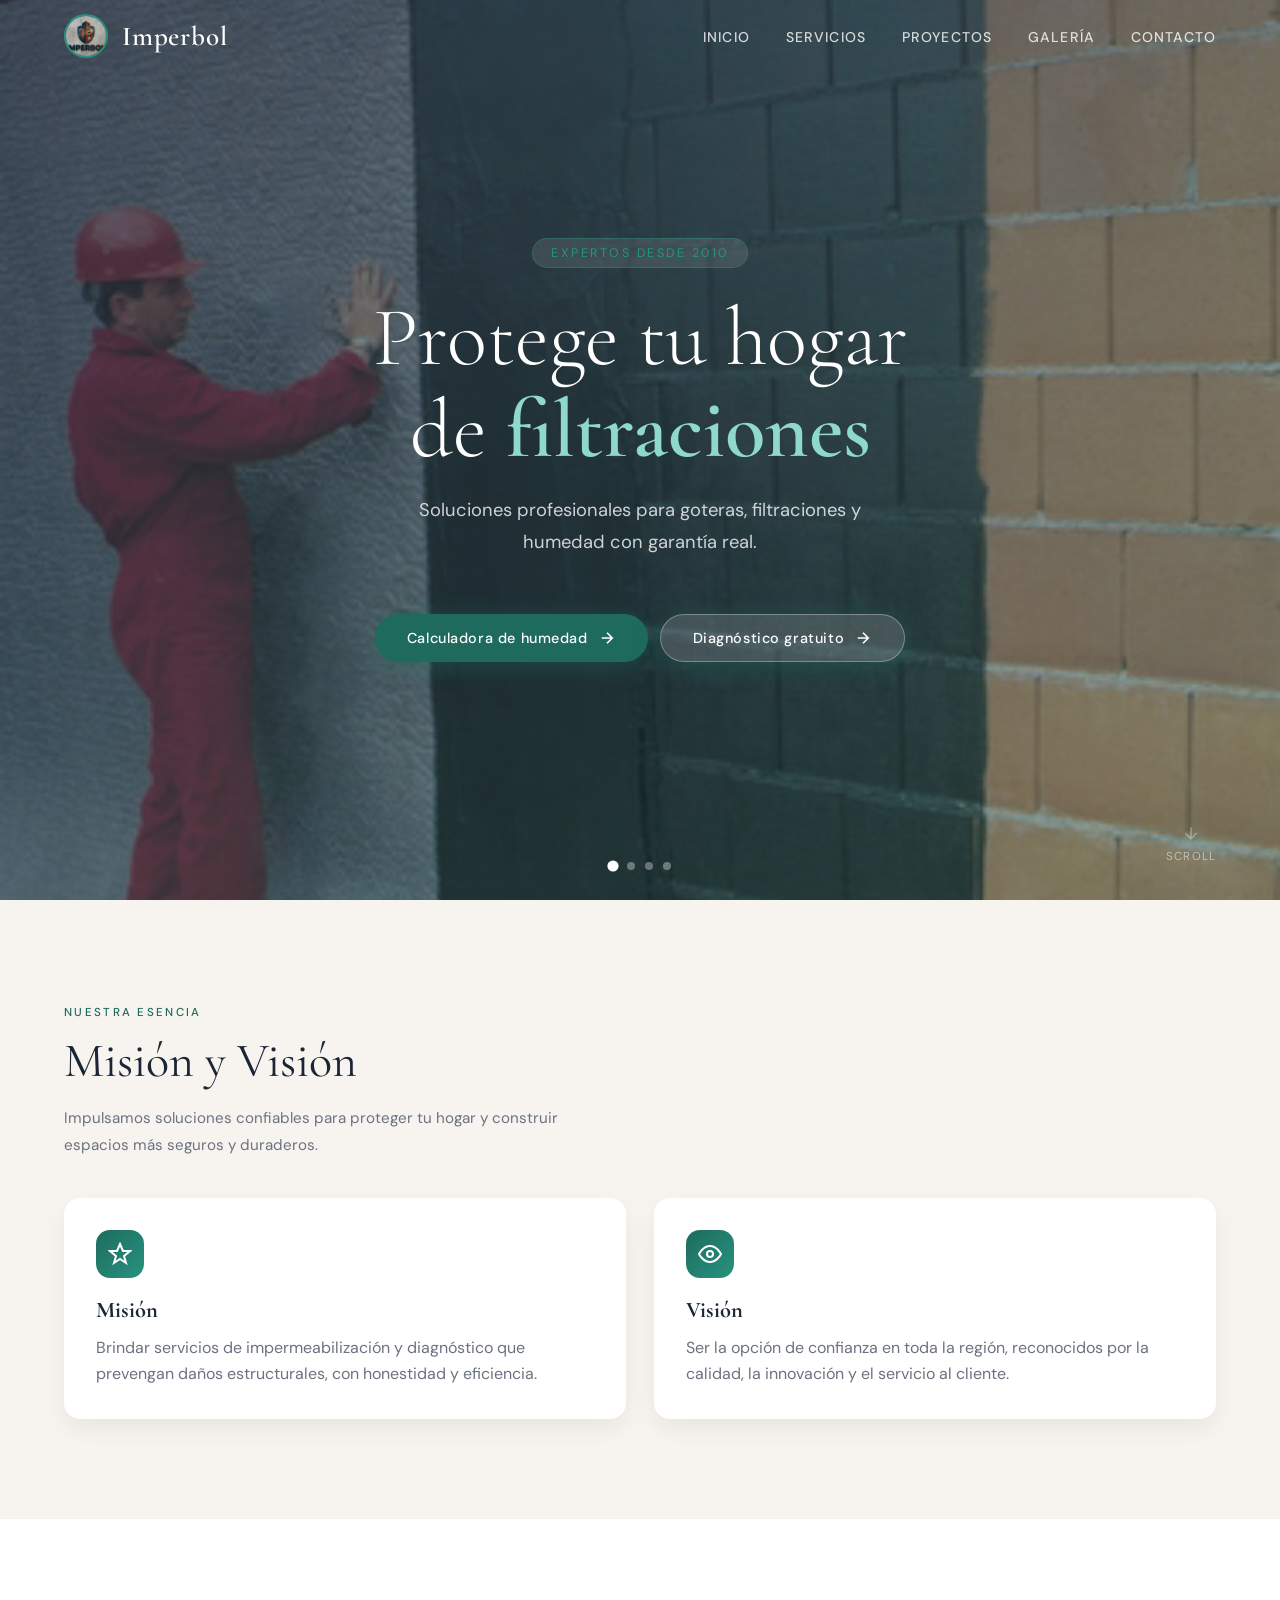
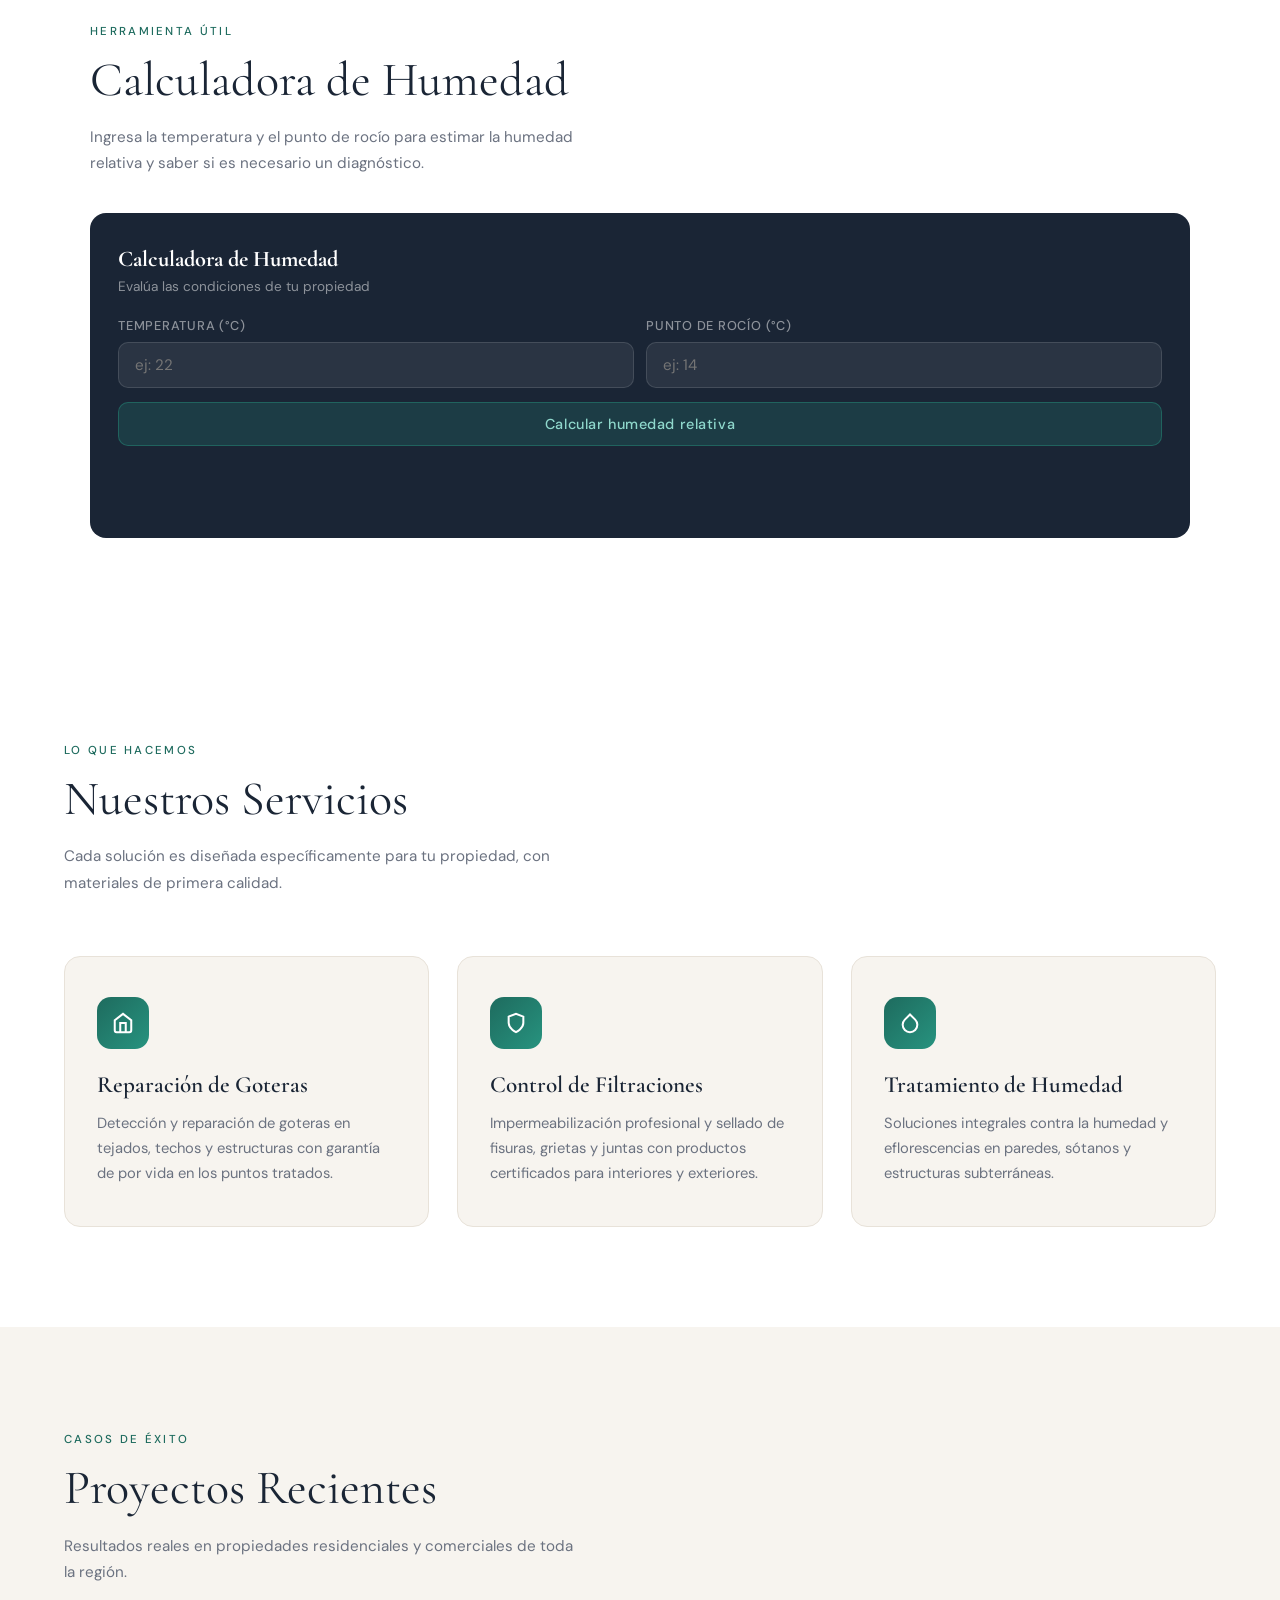
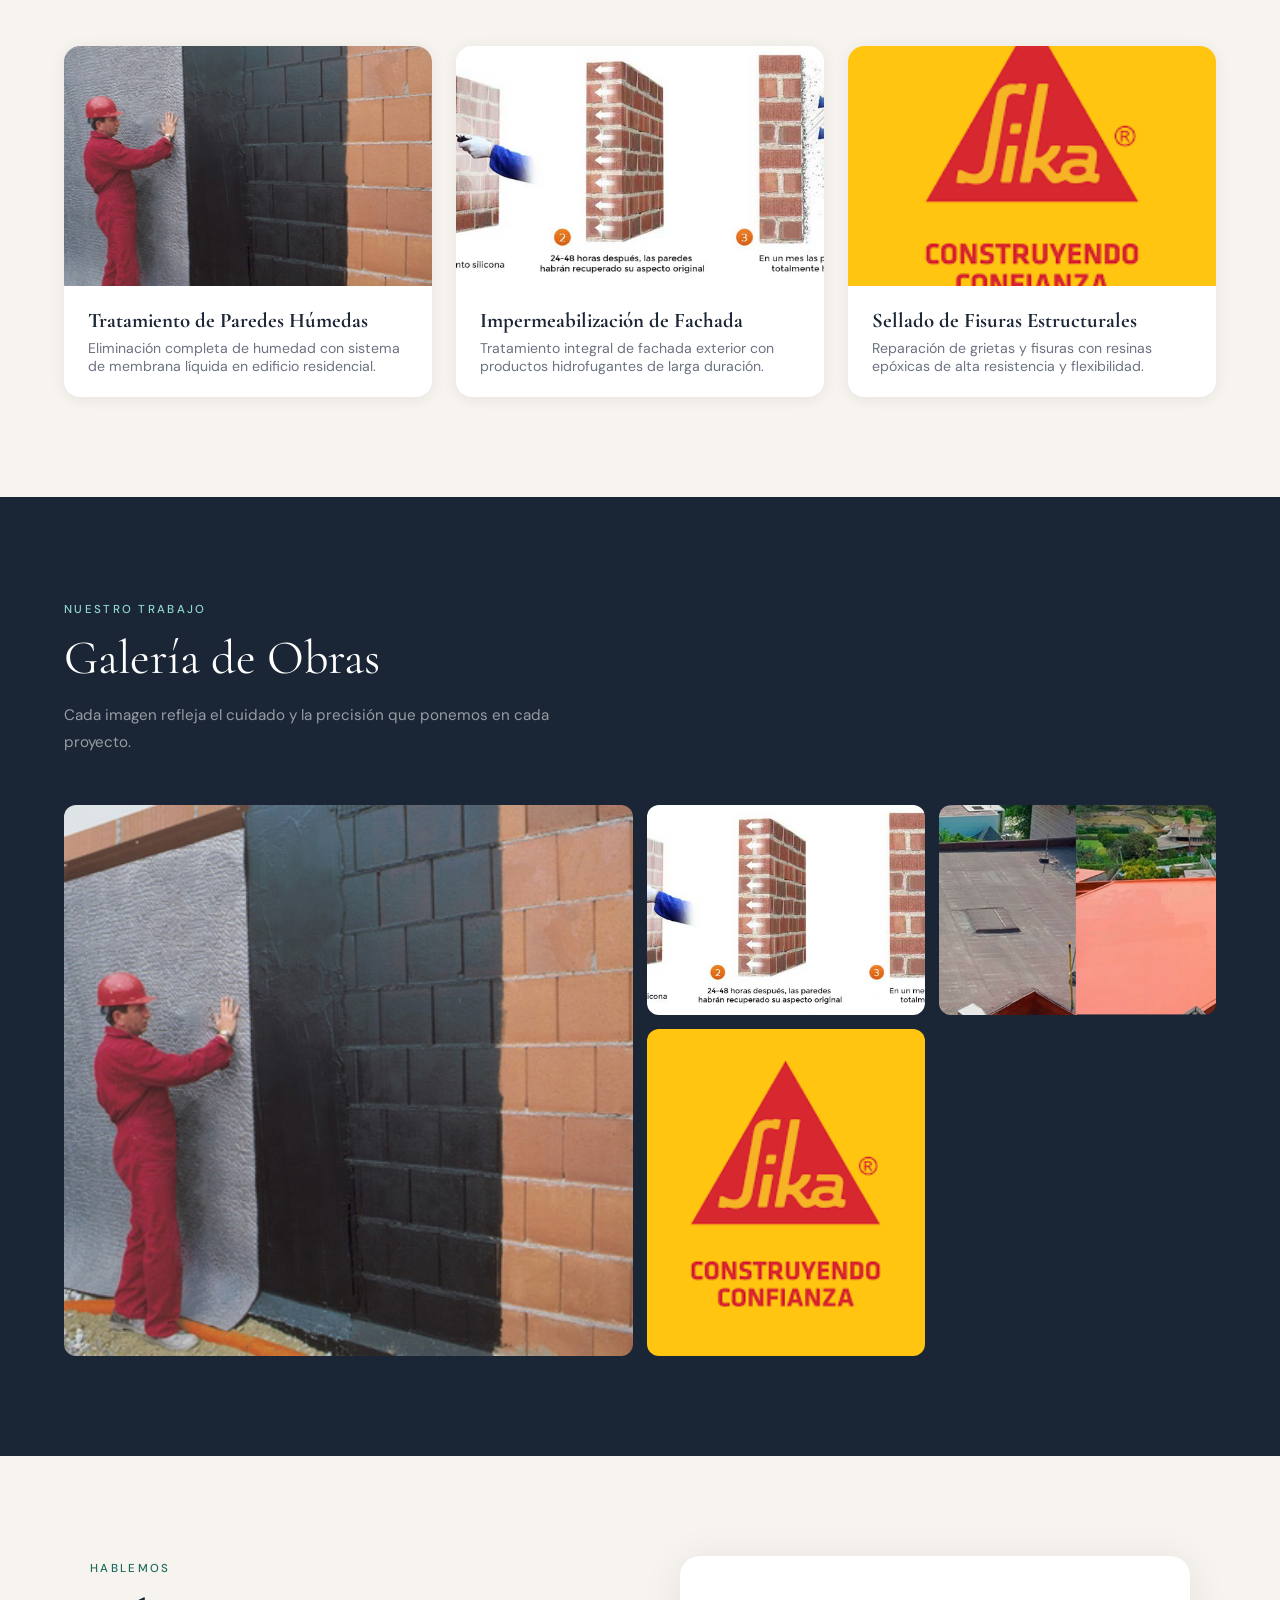
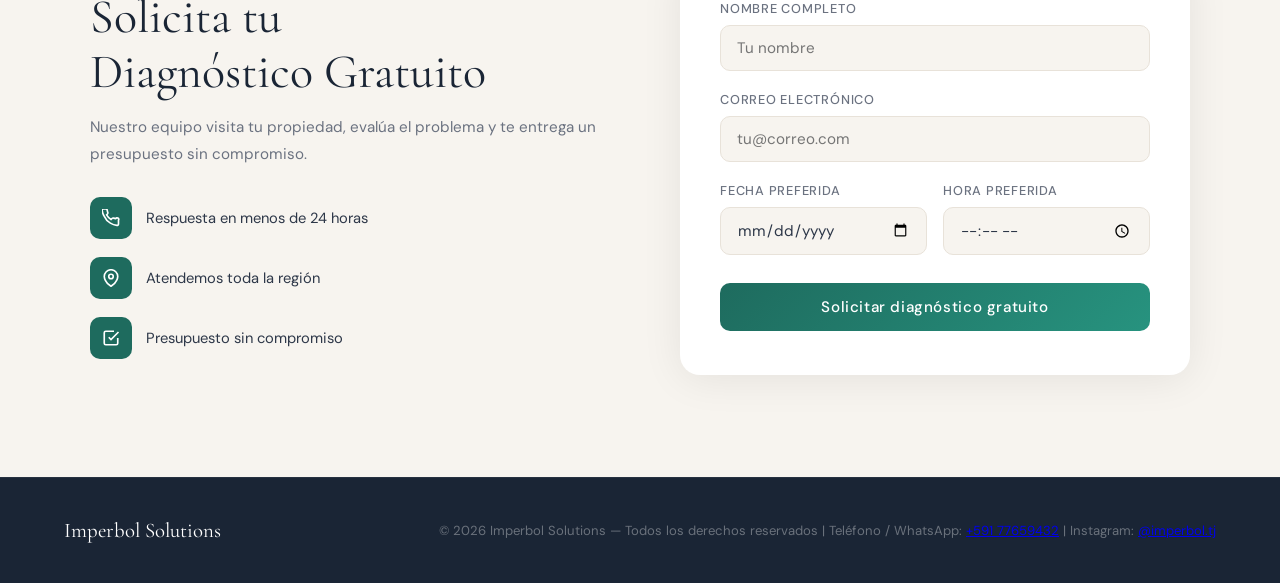
==== commit 8cbdb168: "cambio" ====
--- a/index.html
+++ b/index.html
@@ -60,12 +60,20 @@
             <p class="hero-subtitle">
                 Soluciones profesionales para goteras, filtraciones y humedad con garantía real.
             </p>
-            <a href="#contacto" class="hero-cta">
-                Diagnóstico gratuito
-                <svg width="18" height="18" fill="none" stroke="currentColor" stroke-width="2.2" viewBox="0 0 24 24">
-                    <path d="M5 12h14M12 5l7 7-7 7"/>
-                </svg>
-            </a>
+            <div class="hero-actions">
+                <a href="#calculadora" class="hero-cta">
+                    Calculadora de humedad
+                    <svg width="18" height="18" fill="none" stroke="currentColor" stroke-width="2.2" viewBox="0 0 24 24">
+                        <path d="M5 12h14M12 5l7 7-7 7"/>
+                    </svg>
+                </a>
+                <a href="#contacto" class="hero-cta hero-cta--alt">
+                    Diagnóstico gratuito
+                    <svg width="18" height="18" fill="none" stroke="currentColor" stroke-width="2.2" viewBox="0 0 24 24">
+                        <path d="M5 12h14M12 5l7 7-7 7"/>
+                    </svg>
+                </a>
+            </div>
         </div>
 
         <div class="hero-dots">
@@ -83,27 +91,64 @@
         </div>
     </section>
 
-    <!-- STATS -->
-    <div class="stats">
-        <div class="stats-inner">
-            <div class="stat reveal">
-                <div class="stat-num"><span id="s1">0</span>+</div>
-                <div class="stat-label">Proyectos completados</div>
-            </div>
-            <div class="stat reveal">
-                <div class="stat-num"><span id="s2">0</span>%</div>
-                <div class="stat-label">Satisfacción de clientes</div>
-            </div>
-            <div class="stat reveal">
-                <div class="stat-num"><span id="s3">0</span></div>
-                <div class="stat-label">Años de experiencia</div>
-            </div>
-            <div class="stat reveal">
-                <div class="stat-num"><span id="s4">0</span></div>
-                <div class="stat-label">Ciudades atendidas</div>
-            </div>
-        </div>
-    </div>
+    <!-- MISION & VISION -->
+    <section id="mision" class="mission">
+        <div class="mission-inner">
+            <div class="mission-head reveal">
+                <span class="section-label">Nuestra esencia</span>
+                <h2 class="section-title">Misión y Visión</h2>
+                <p class="section-sub">Impulsamos soluciones confiables para proteger tu hogar y construir espacios más seguros y duraderos.</p>
+            </div>
+            <div class="mission-grid">
+                <div class="mission-card reveal">
+                    <div class="mission-icon">
+                        <svg width="24" height="24" fill="none" stroke="currentColor" stroke-width="2" viewBox="0 0 24 24">
+                            <path d="M12 2l3 7h7l-6 5 2 7-6-4-6 4 2-7-6-5h7z"/>
+                        </svg>
+                    </div>
+                    <h3>Misión</h3>
+                    <p>Brindar servicios de impermeabilización y diagnóstico que prevengan daños estructurales, con honestidad y eficiencia.</p>
+                </div>
+                <div class="mission-card reveal">
+                    <div class="mission-icon">
+                        <svg width="24" height="24" fill="none" stroke="currentColor" stroke-width="2" viewBox="0 0 24 24">
+                            <path d="M1 12s4-8 11-8 11 8 11 8-4 8-11 8-11-8-11-8z"/>
+                            <circle cx="12" cy="12" r="3"/>
+                        </svg>
+                    </div>
+                    <h3>Visión</h3>
+                    <p>Ser la opción de confianza en toda la región, reconocidos por la calidad, la innovación y el servicio al cliente.</p>
+                </div>
+            </div>
+        </div>
+    </section>
+
+    <!-- CALCULADORA DE HUMEDAD -->
+    <section id="calculadora" class="calculator">
+        <div class="calculator-inner">
+            <div class="calculator-head reveal">
+                <span class="section-label">Herramienta útil</span>
+                <h2 class="section-title">Calculadora de Humedad</h2>
+                <p class="section-sub">Ingresa la temperatura y el punto de rocío para estimar la humedad relativa y saber si es necesario un diagnóstico.</p>
+            </div>
+            <div class="humidity-box reveal">
+                <h3>Calculadora de Humedad</h3>
+                <p>Evalúa las condiciones de tu propiedad</p>
+                <div class="humidity-row">
+                    <div class="form-group">
+                        <label for="temp">Temperatura (°C)</label>
+                        <input type="number" id="temp" step="0.1" placeholder="ej: 22">
+                    </div>
+                    <div class="form-group">
+                        <label for="dew">Punto de rocío (°C)</label>
+                        <input type="number" id="dew" step="0.1" placeholder="ej: 14">
+                    </div>
+                </div>
+                <button class="btn-calc" id="calc-humidity">Calcular humedad relativa</button>
+                <p id="humidity-result"></p>
+            </div>
+        </div>
+    </section>
 
     <!-- SERVICES -->
     <section id="servicios" class="services">
@@ -264,22 +309,6 @@
                     <span>Presupuesto sin compromiso</span>
                 </div>
 
-                <div class="humidity-box reveal">
-                    <h3>Calculadora de Humedad</h3>
-                    <p>Evalúa las condiciones de tu propiedad</p>
-                    <div class="humidity-row">
-                        <div class="form-group">
-                            <label for="temp">Temperatura (°C)</label>
-                            <input type="number" id="temp" step="0.1" placeholder="ej: 22">
-                        </div>
-                        <div class="form-group">
-                            <label for="dew">Punto de rocío (°C)</label>
-                            <input type="number" id="dew" step="0.1" placeholder="ej: 14">
-                        </div>
-                    </div>
-                    <button class="btn-calc" id="calc-humidity">Calcular humedad relativa</button>
-                    <p id="humidity-result"></p>
-                </div>
             </div>
 
             <div class="contact-form-wrap reveal">
@@ -308,14 +337,16 @@
             </div>
         </div>
     </section>
-
-    <!-- FOOTER -->
     <footer class="site-footer">
-        <div class="footer-inner">
-            <span class="footer-brand">Imperbol Solutions</span>
-            <span class="footer-copy">© 2026 — Expertos en Reparación de Filtraciones y Goteras</span>
-        </div>
-    </footer>
+    <div class="footer-inner">
+        <span class="footer-brand">Imperbol Solutions</span>
+        <span class="footer-copy">
+            © 2026 Imperbol Solutions — Todos los derechos reservados |
+            Teléfono / WhatsApp: <a href="https://wa.me/59177659432" target="_blank">+591 77659432</a> |
+            Instagram: <a href="https://www.instagram.com/imperbol.tj?utm_source=qr&igsh=MWxiMnQ1dnkzcHFi" target="_blank">@imperbol.tj</a>
+        </span>
+    </div>
+</footer>
 
     <script src="script.js"></script>
 </body>
--- a/style.css
+++ b/style.css
@@ -235,6 +235,21 @@
 .hero-cta svg { transition: transform .3s; }
 .hero-cta:hover svg { transform: translateX(4px); }
 
+.hero-actions {
+    display: inline-flex;
+    gap: 12px;
+    flex-wrap: wrap;
+    justify-content: center;
+    margin-top: 20px;
+}
+.hero-cta--alt {
+    background: rgba(255,255,255,.15);
+    border: 1px solid rgba(255,255,255,.3);
+}
+.hero-cta--alt:hover {
+    background: rgba(255,255,255,.22);
+}
+
 /* dots */
 .hero-dots {
     position: absolute; bottom: 30px; left: 50%;
@@ -436,23 +451,42 @@
     .gallery-grid .g-item:first-child { grid-column: 1; grid-row: 1; }
 }
 
-/* ─── STATS STRIP ────────────────────────────────────────── */
-.stats {
-    background: linear-gradient(135deg, var(--teal) 0%, var(--navy) 100%);
-    padding: 60px 5%;
-}
-.stats-inner {
-    max-width: 1000px; margin: 0 auto;
-    display: flex; justify-content: space-around; flex-wrap: wrap; gap: 30px;
-}
-.stat { text-align: center; }
-.stat-num {
-    font-family: 'Cormorant Garamond', serif;
-    font-size: 3.2rem; font-weight: 600; color: var(--white);
-    line-height: 1;
-}
-.stat-num span { font-size: 2rem; }
-.stat-label { color: rgba(255,255,255,.6); font-size: .82rem; letter-spacing: .1em; text-transform: uppercase; margin-top: 6px; }
+/* ─── MISION & VISION ────────────────────────────────────── */
+.mission { background: var(--cream); }
+.mission-inner { max-width: 1240px; margin: 0 auto; }
+.mission-grid {
+    display: grid;
+    grid-template-columns: repeat(auto-fit, minmax(280px, 1fr));
+    gap: 28px;
+    margin-top: 40px;
+}
+.mission-card {
+    background: var(--white);
+    border-radius: 16px;
+    padding: 32px;
+    box-shadow: 0 10px 24px rgba(0,0,0,.06);
+    transition: transform .35s var(--ease), box-shadow .35s var(--ease);
+}
+.mission-card:hover { transform: translateY(-6px); box-shadow: 0 18px 40px rgba(0,0,0,.1); }
+.mission-icon {
+    width: 48px; height: 48px;
+    display: grid; place-items: center;
+    border-radius: 14px;
+    background: linear-gradient(135deg, var(--teal), var(--teal-l));
+    margin-bottom: 18px;
+}
+.mission-icon svg { width: 24px; height: 24px; color: white; }
+.mission-card h3 {
+    font-family: 'Cormorant Garamond', serif;
+    font-size: 1.4rem; margin-bottom: 12px;
+    color: var(--navy);
+}
+.mission-card p { color: var(--muted); line-height: 1.6; }
+
+/* ─── CALCULATOR ─────────────────────────────────────────── */
+.calculator { background: var(--white); }
+.calculator-inner { max-width: 1100px; margin: 0 auto; }
+.calculator-head { margin-bottom: 36px; }
 
 /* ─── CONTACT ────────────────────────────────────────────── */
 .contact { background: var(--cream); }
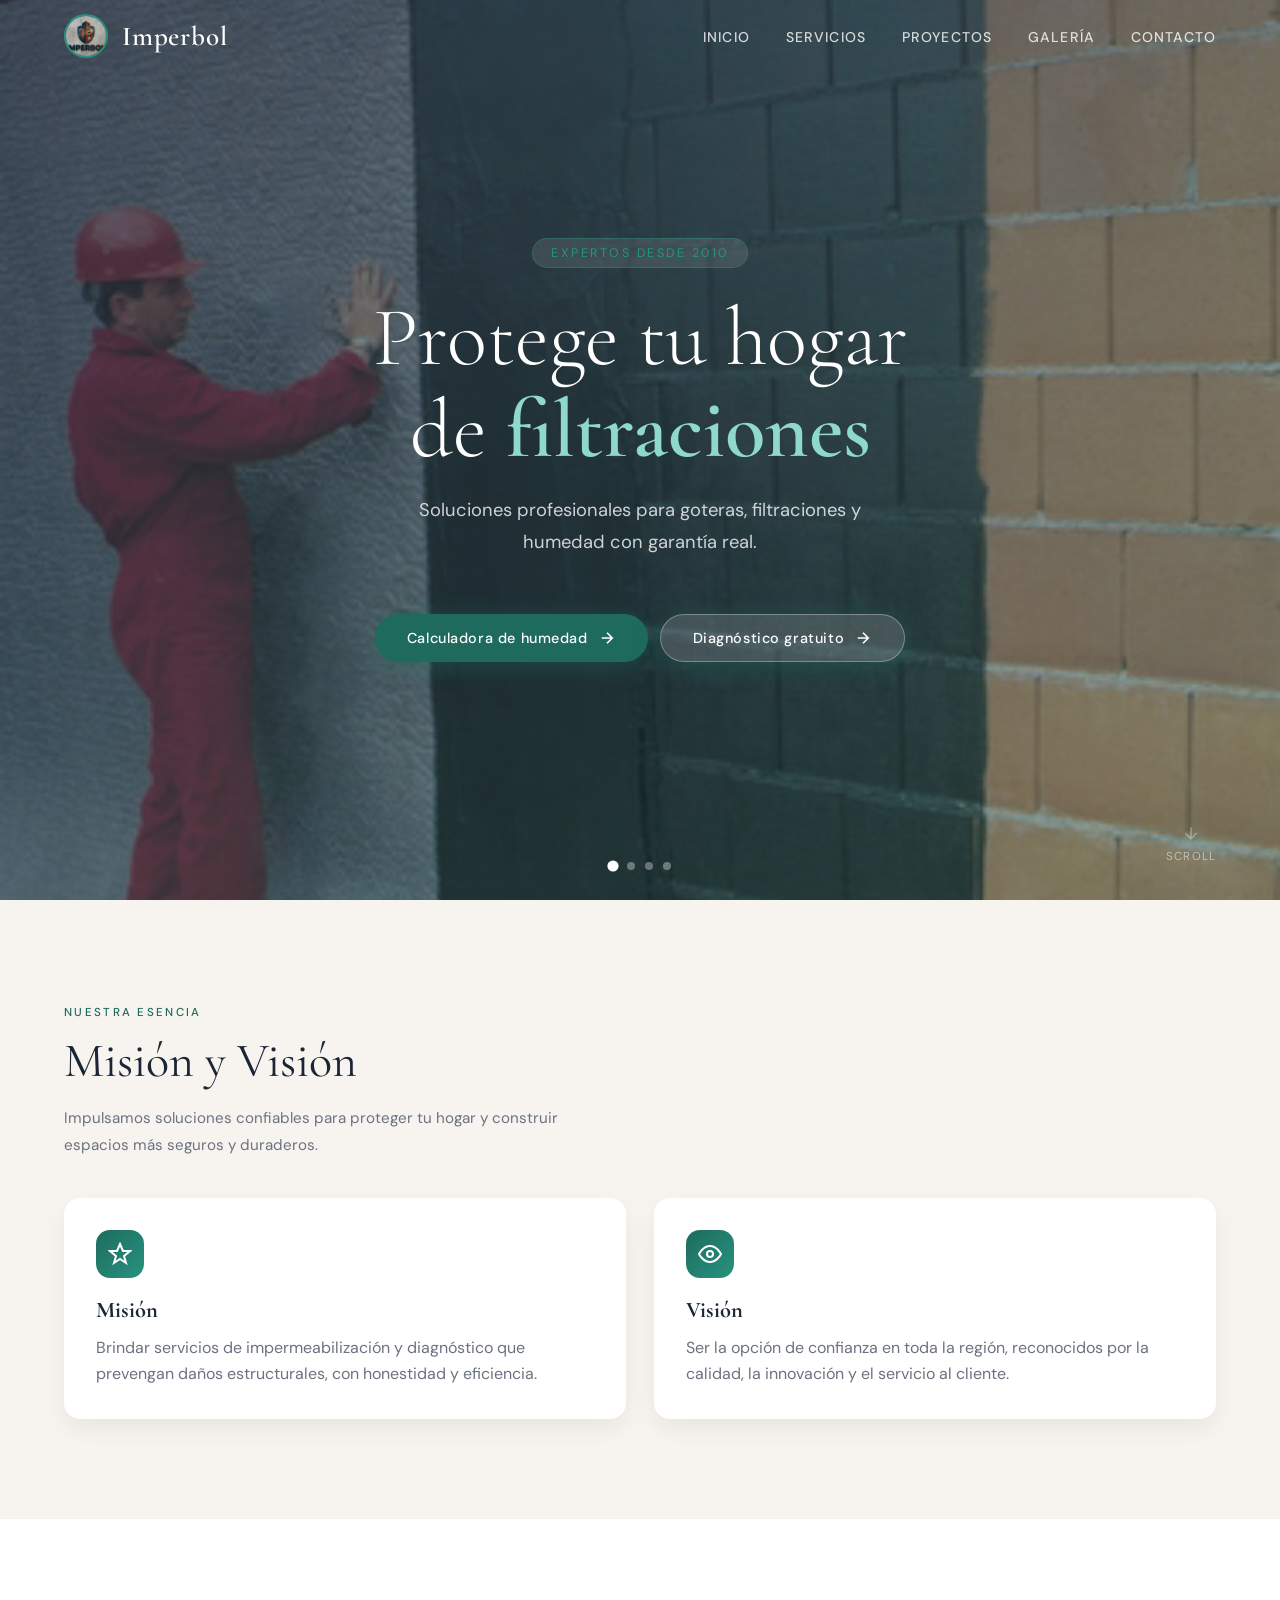
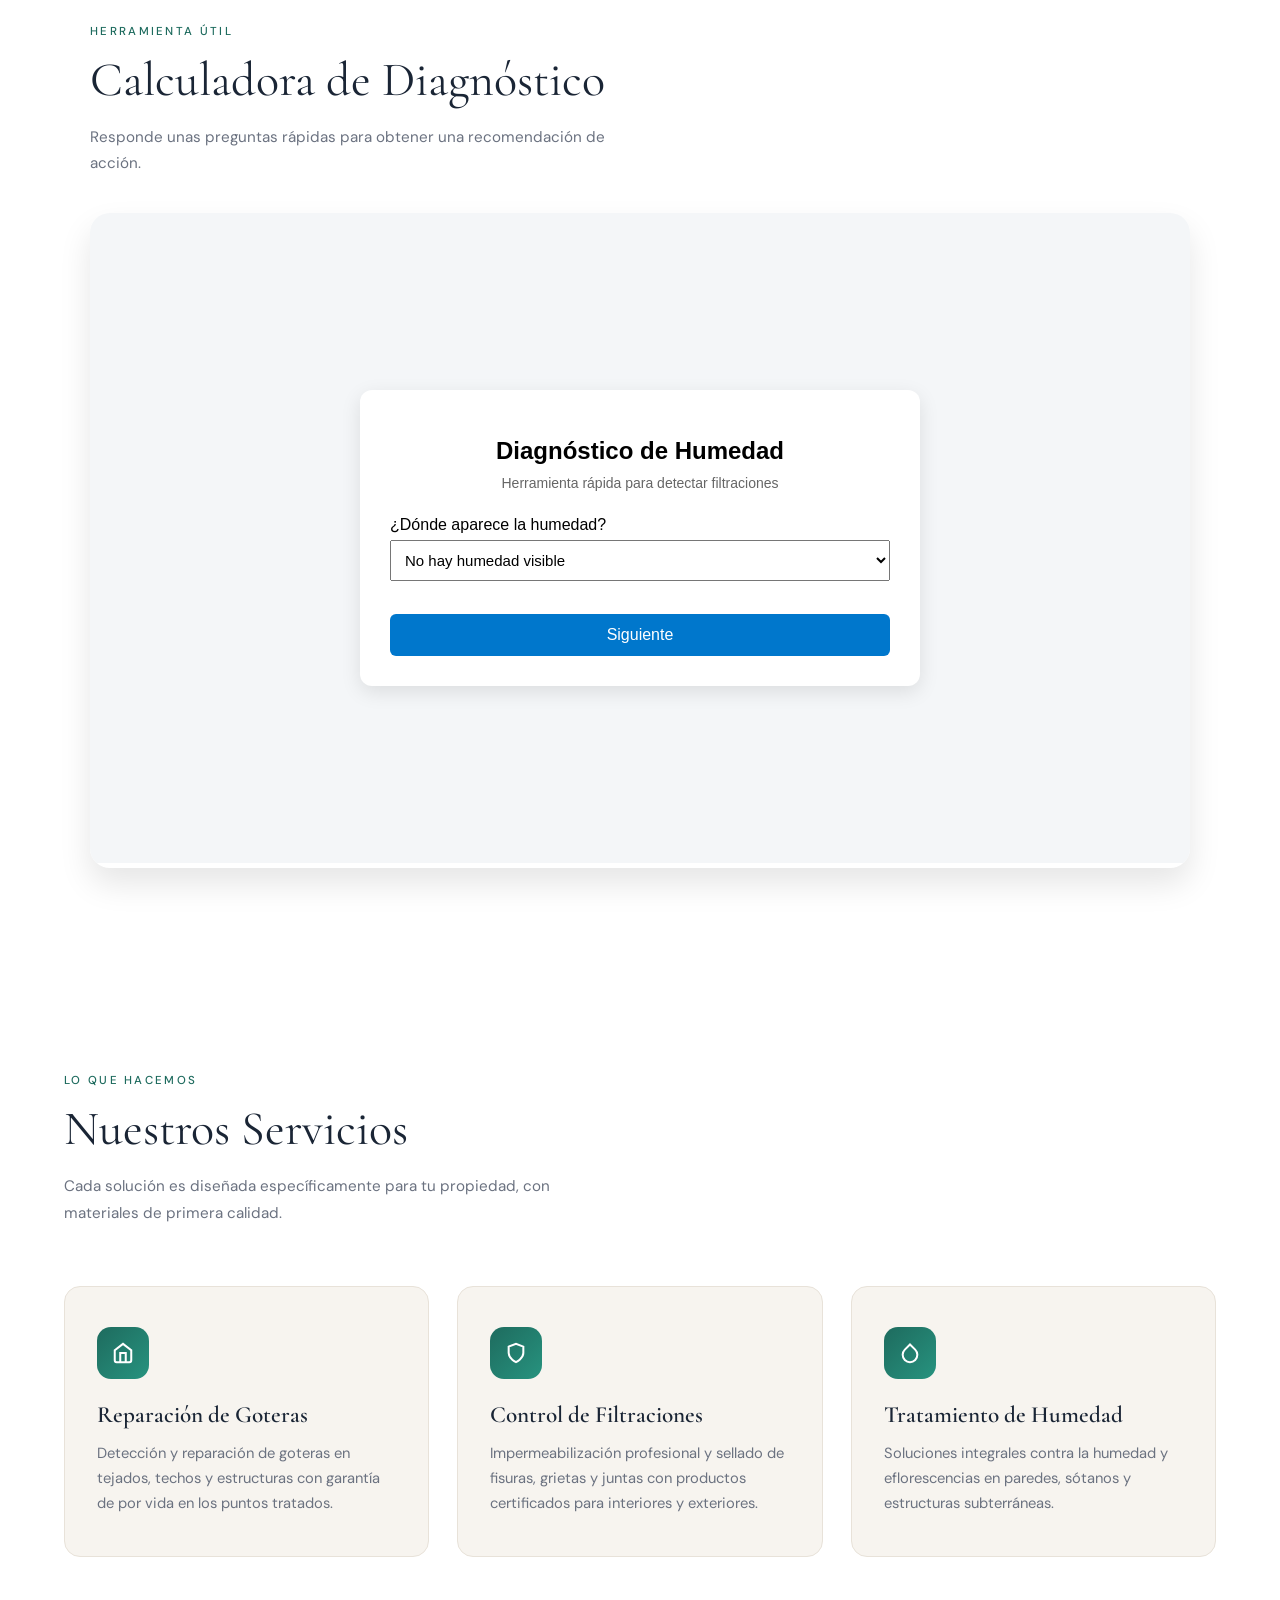
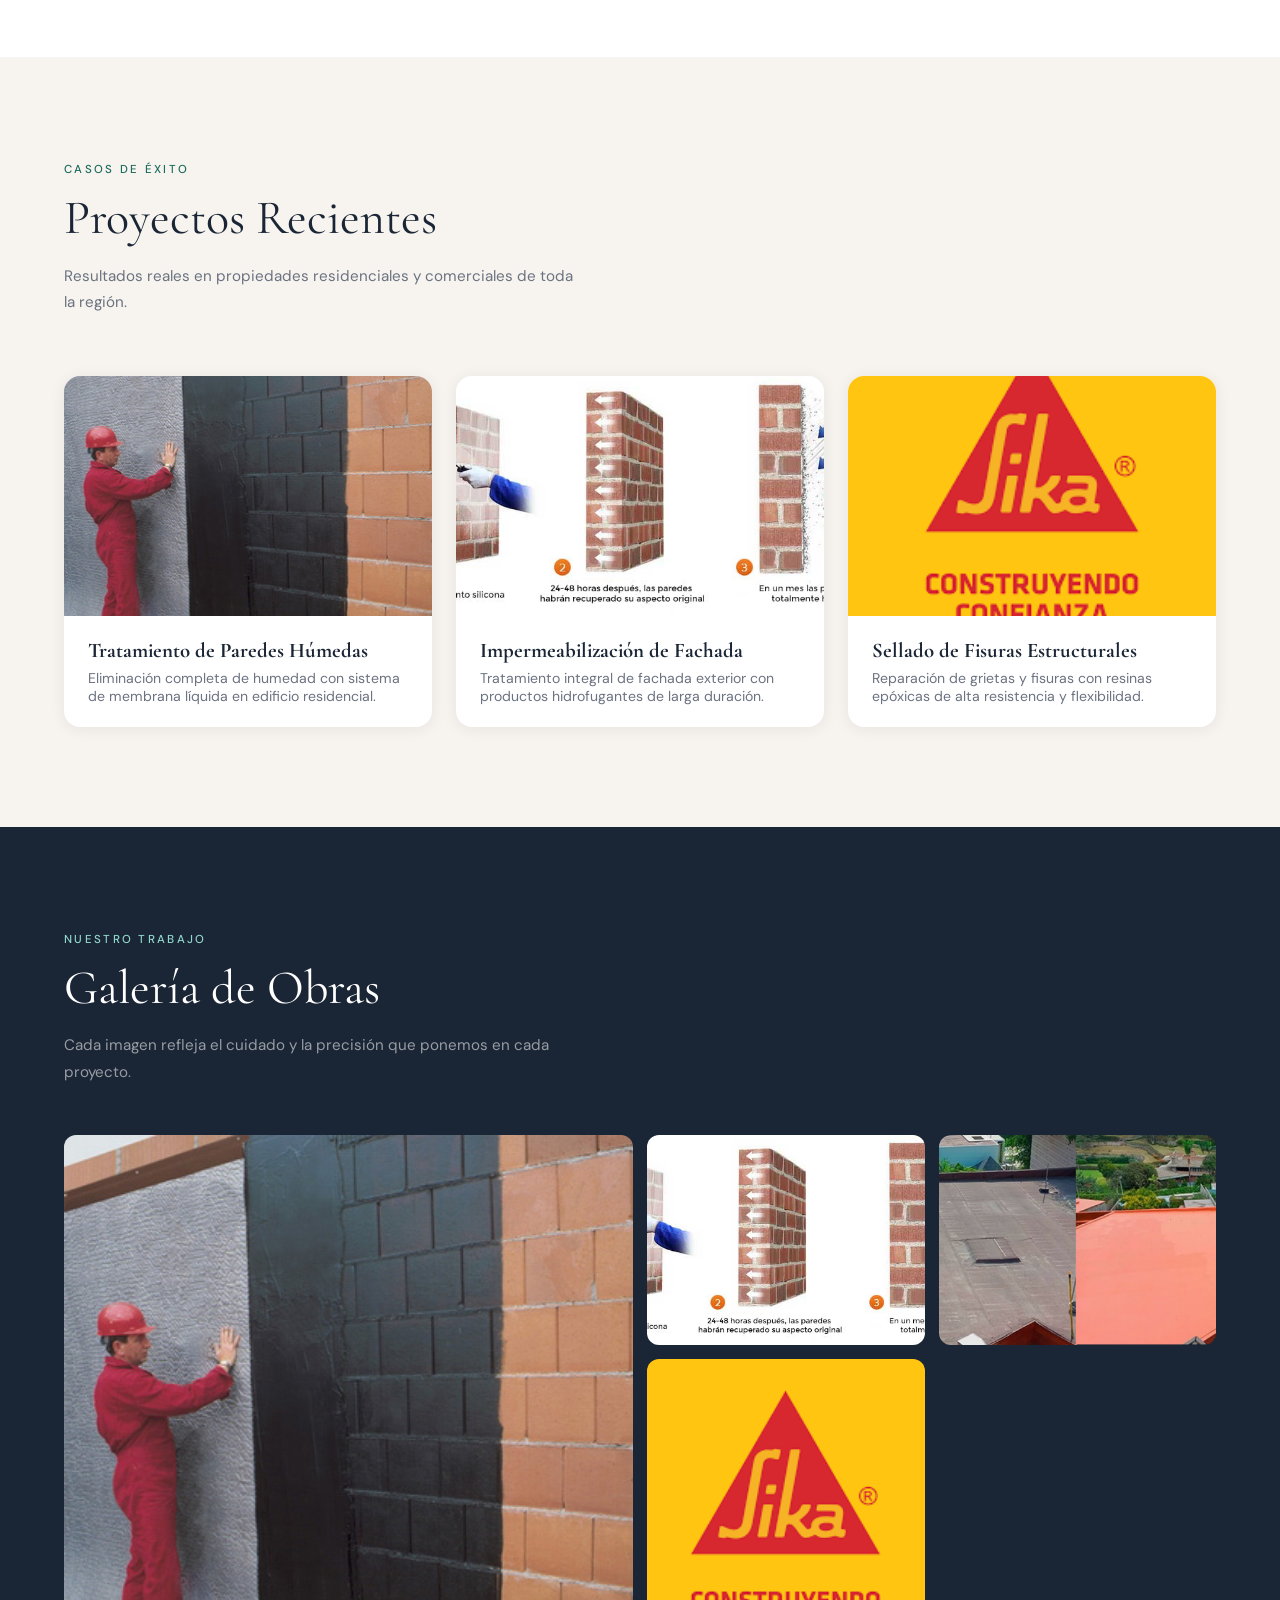
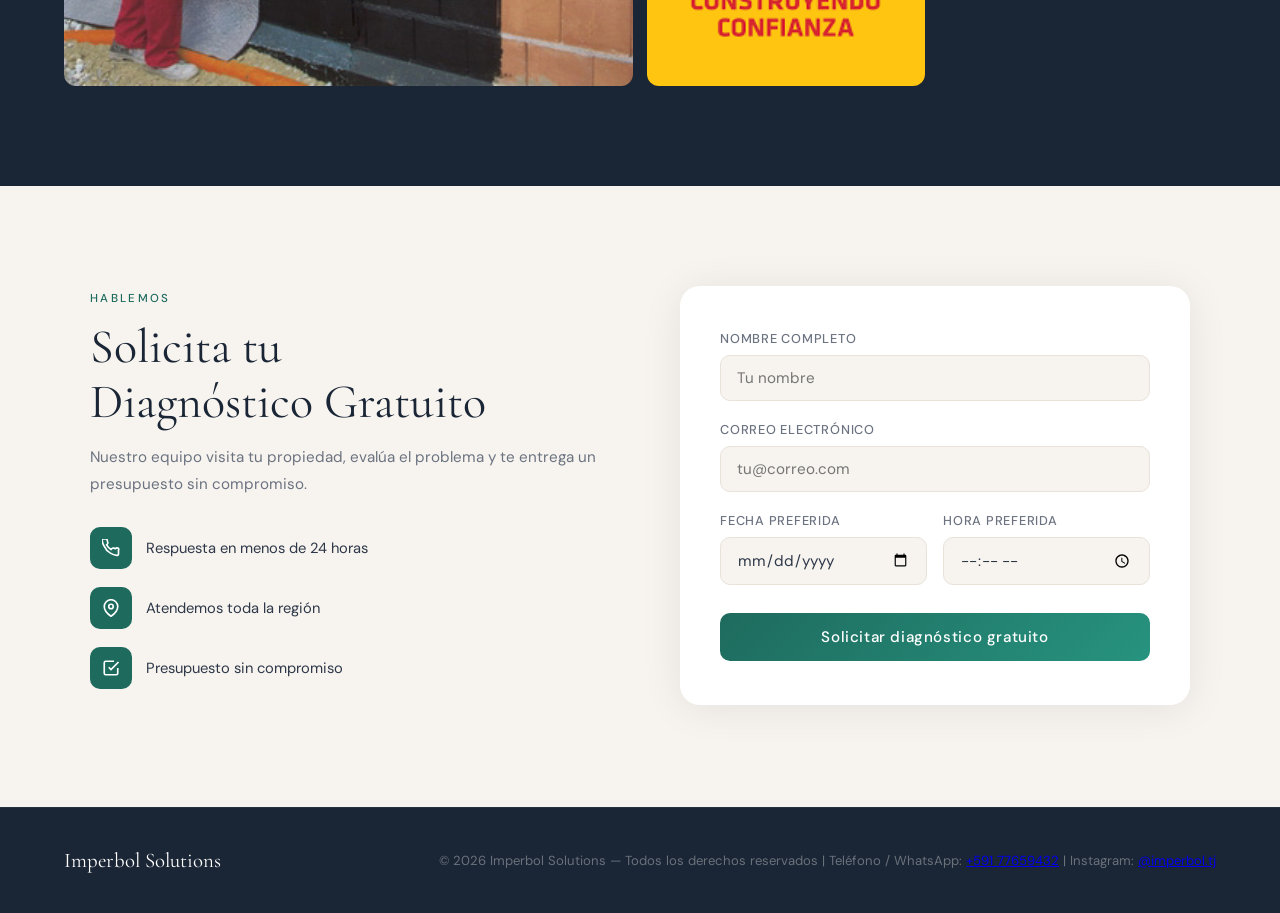
==== commit 6692f768: "cambio" ====
--- a/index.html
+++ b/index.html
@@ -123,29 +123,16 @@
         </div>
     </section>
 
-    <!-- CALCULADORA DE HUMEDAD -->
+    <!-- CALCULADORA DIAGNÓSTICO -->
     <section id="calculadora" class="calculator">
         <div class="calculator-inner">
             <div class="calculator-head reveal">
                 <span class="section-label">Herramienta útil</span>
-                <h2 class="section-title">Calculadora de Humedad</h2>
-                <p class="section-sub">Ingresa la temperatura y el punto de rocío para estimar la humedad relativa y saber si es necesario un diagnóstico.</p>
-            </div>
-            <div class="humidity-box reveal">
-                <h3>Calculadora de Humedad</h3>
-                <p>Evalúa las condiciones de tu propiedad</p>
-                <div class="humidity-row">
-                    <div class="form-group">
-                        <label for="temp">Temperatura (°C)</label>
-                        <input type="number" id="temp" step="0.1" placeholder="ej: 22">
-                    </div>
-                    <div class="form-group">
-                        <label for="dew">Punto de rocío (°C)</label>
-                        <input type="number" id="dew" step="0.1" placeholder="ej: 14">
-                    </div>
-                </div>
-                <button class="btn-calc" id="calc-humidity">Calcular humedad relativa</button>
-                <p id="humidity-result"></p>
+                <h2 class="section-title">Calculadora de Diagnóstico</h2>
+                <p class="section-sub">Responde unas preguntas rápidas para obtener una recomendación de acción.</p>
+            </div>
+            <div class="calculator-frame reveal">
+                <iframe src="calculadora_diagnostico_imperbol_1.html" title="Calculadora de Diagnóstico" loading="lazy" frameborder="0"></iframe>
             </div>
         </div>
     </section>
--- a/style.css
+++ b/style.css
@@ -250,7 +250,6 @@
     background: rgba(255,255,255,.22);
 }
 
-/* dots */
 .hero-dots {
     position: absolute; bottom: 30px; left: 50%;
     transform: translateX(-50%);
@@ -269,7 +268,6 @@
     transform: scale(1.4);
 }
 
-/* scroll indicator */
 .scroll-hint {
     position: absolute; bottom: 36px; right: 5%;
     display: flex; flex-direction: column; align-items: center; gap: 6px;
@@ -283,7 +281,6 @@
 }
 .scroll-hint svg { opacity: .6; }
 
-/* ─── SECTION SHARED ─────────────────────────────────────── */
 section { padding: 100px 5%; }
 
 .section-label {
@@ -307,7 +304,6 @@
     font-size: .95rem;
 }
 
-/* ─── SERVICES ───────────────────────────────────────────── */
 .services { background: var(--white); }
 .services-inner {
     max-width: 1240px; margin: 0 auto;
@@ -361,7 +357,6 @@
 }
 .service-card p { color: var(--muted); line-height: 1.7; font-size: .92rem; }
 
-/* ─── PROJECTS ───────────────────────────────────────────── */
 .projects { background: var(--cream); }
 .projects-inner { max-width: 1240px; margin: 0 auto; }
 .projects-head { margin-bottom: 60px; }
@@ -403,7 +398,6 @@
 }
 .project-body p { color: var(--muted); font-size: .88rem; }
 
-/* ─── GALLERY ────────────────────────────────────────────── */
 .gallery { background: var(--navy); }
 .gallery-inner { max-width: 1240px; margin: 0 auto; }
 .gallery-head { margin-bottom: 50px; }
@@ -451,7 +445,6 @@
     .gallery-grid .g-item:first-child { grid-column: 1; grid-row: 1; }
 }
 
-/* ─── MISION & VISION ────────────────────────────────────── */
 .mission { background: var(--cream); }
 .mission-inner { max-width: 1240px; margin: 0 auto; }
 .mission-grid {
@@ -483,12 +476,20 @@
 }
 .mission-card p { color: var(--muted); line-height: 1.6; }
 
-/* ─── CALCULATOR ─────────────────────────────────────────── */
 .calculator { background: var(--white); }
 .calculator-inner { max-width: 1100px; margin: 0 auto; }
 .calculator-head { margin-bottom: 36px; }
-
-/* ─── CONTACT ────────────────────────────────────────────── */
+.calculator-frame {
+    border-radius: 20px;
+    overflow: hidden;
+    box-shadow: 0 16px 32px rgba(0,0,0,.1);
+}
+.calculator-frame iframe {
+    width: 100%;
+    height: 650px;
+    border: 0;
+}
+
 .contact { background: var(--cream); }
 .contact-inner {
     max-width: 1100px; margin: 0 auto;
@@ -512,7 +513,6 @@
 }
 .contact-info-icon svg { color: white; }
 
-/* form */
 .contact-form-wrap {
     background: var(--white);
     border-radius: 20px;
@@ -611,7 +611,6 @@
     min-height: 24px; font-weight: 500;
 }
 
-/* ─── FOOTER ─────────────────────────────────────────────── */
 .site-footer {
     background: var(--navy);
     padding: 40px 5%;
@@ -627,6 +626,5 @@
 }
 .footer-copy { color: rgba(255,255,255,.35); font-size: .82rem; }
 
-/* ─── REVEAL ANIMATION ───────────────────────────────────── */
 .reveal { opacity: 0; transform: translateY(24px); transition: opacity .7s var(--ease), transform .7s var(--ease); }
 .reveal.visible { opacity: 1; transform: translateY(0); }
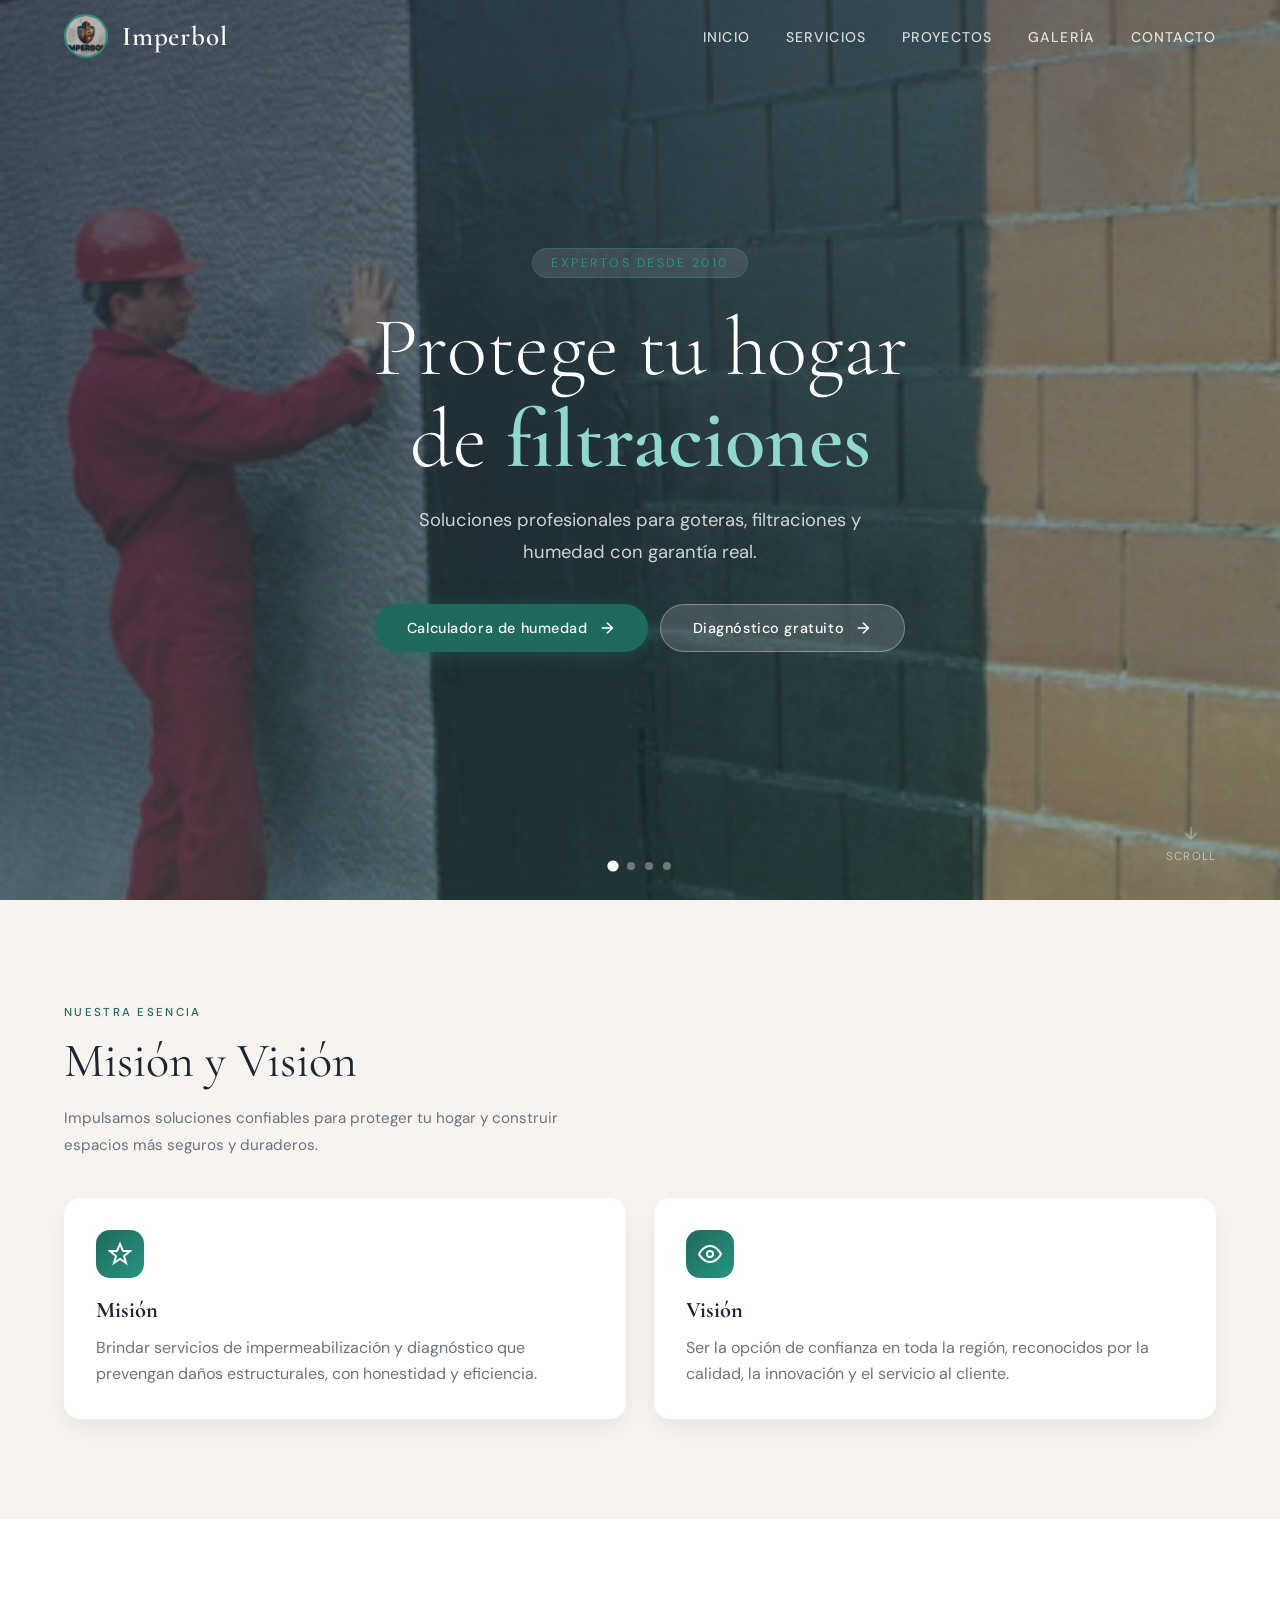
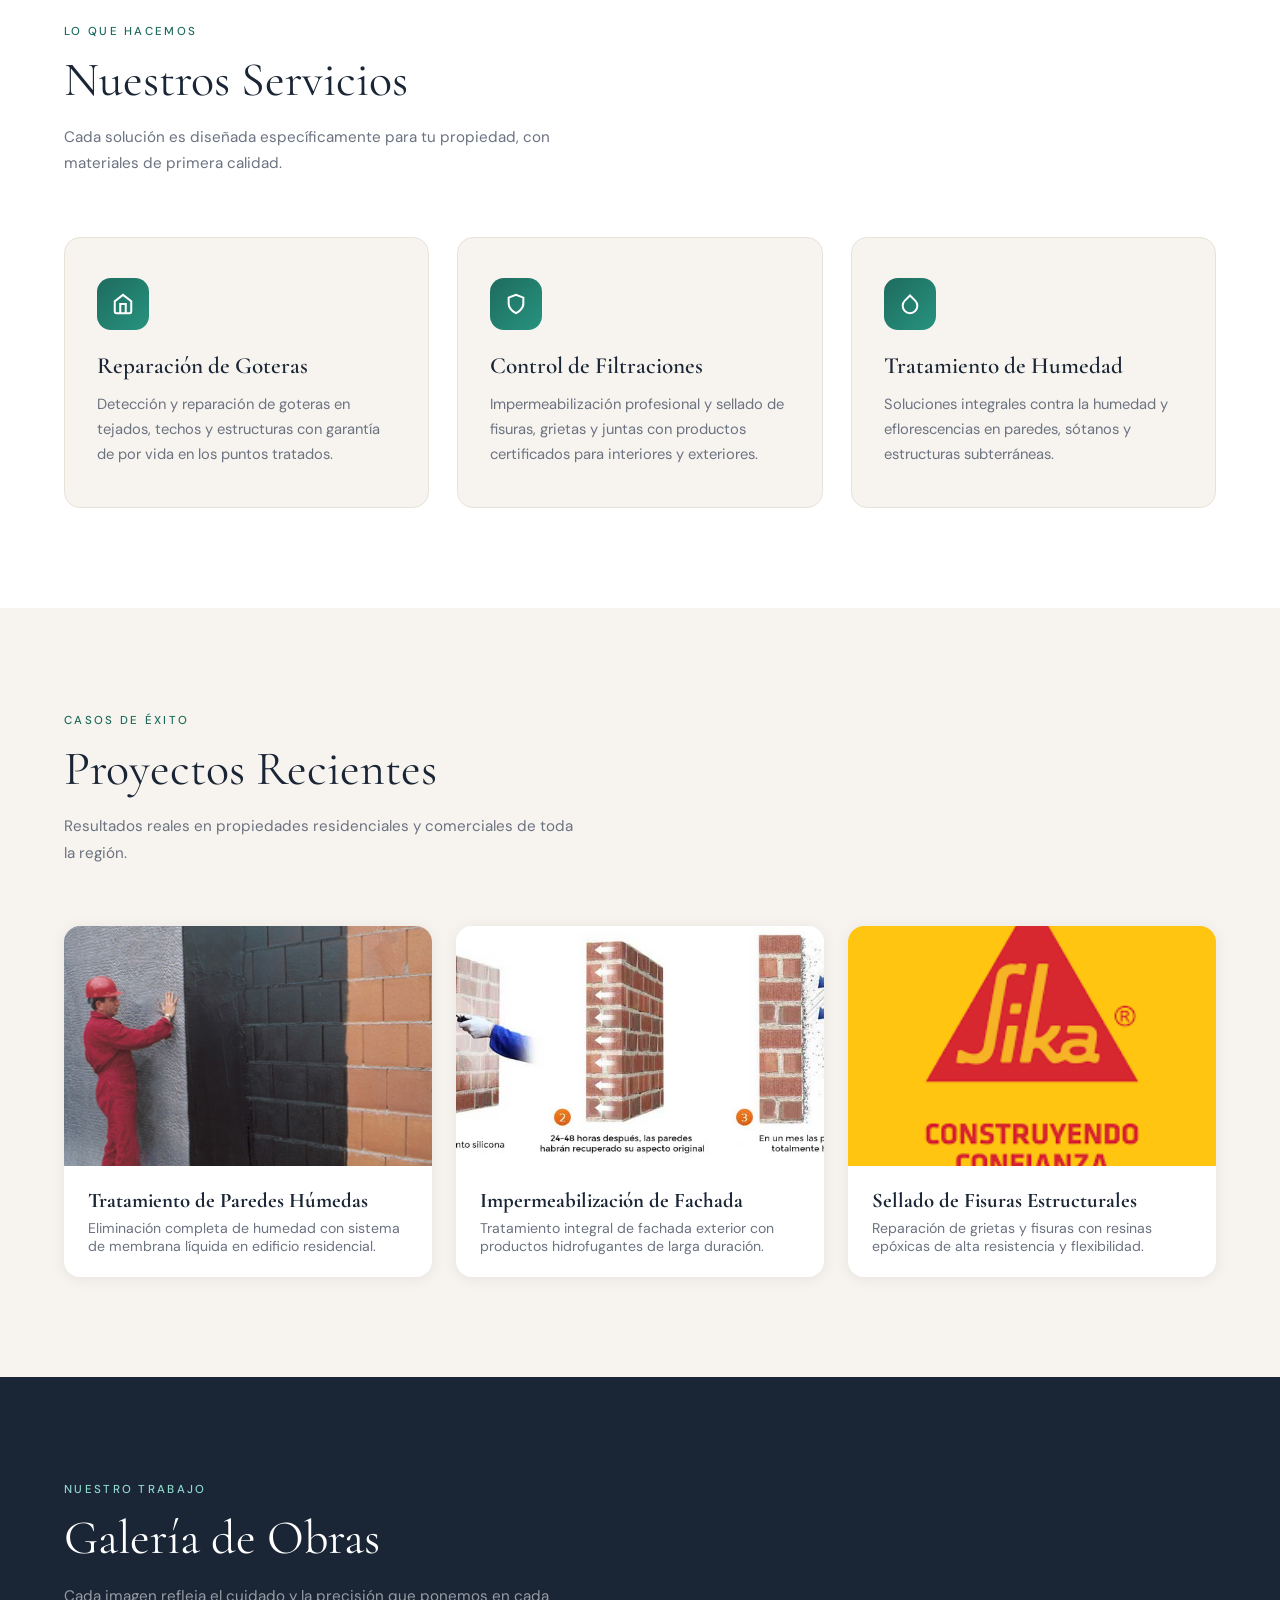
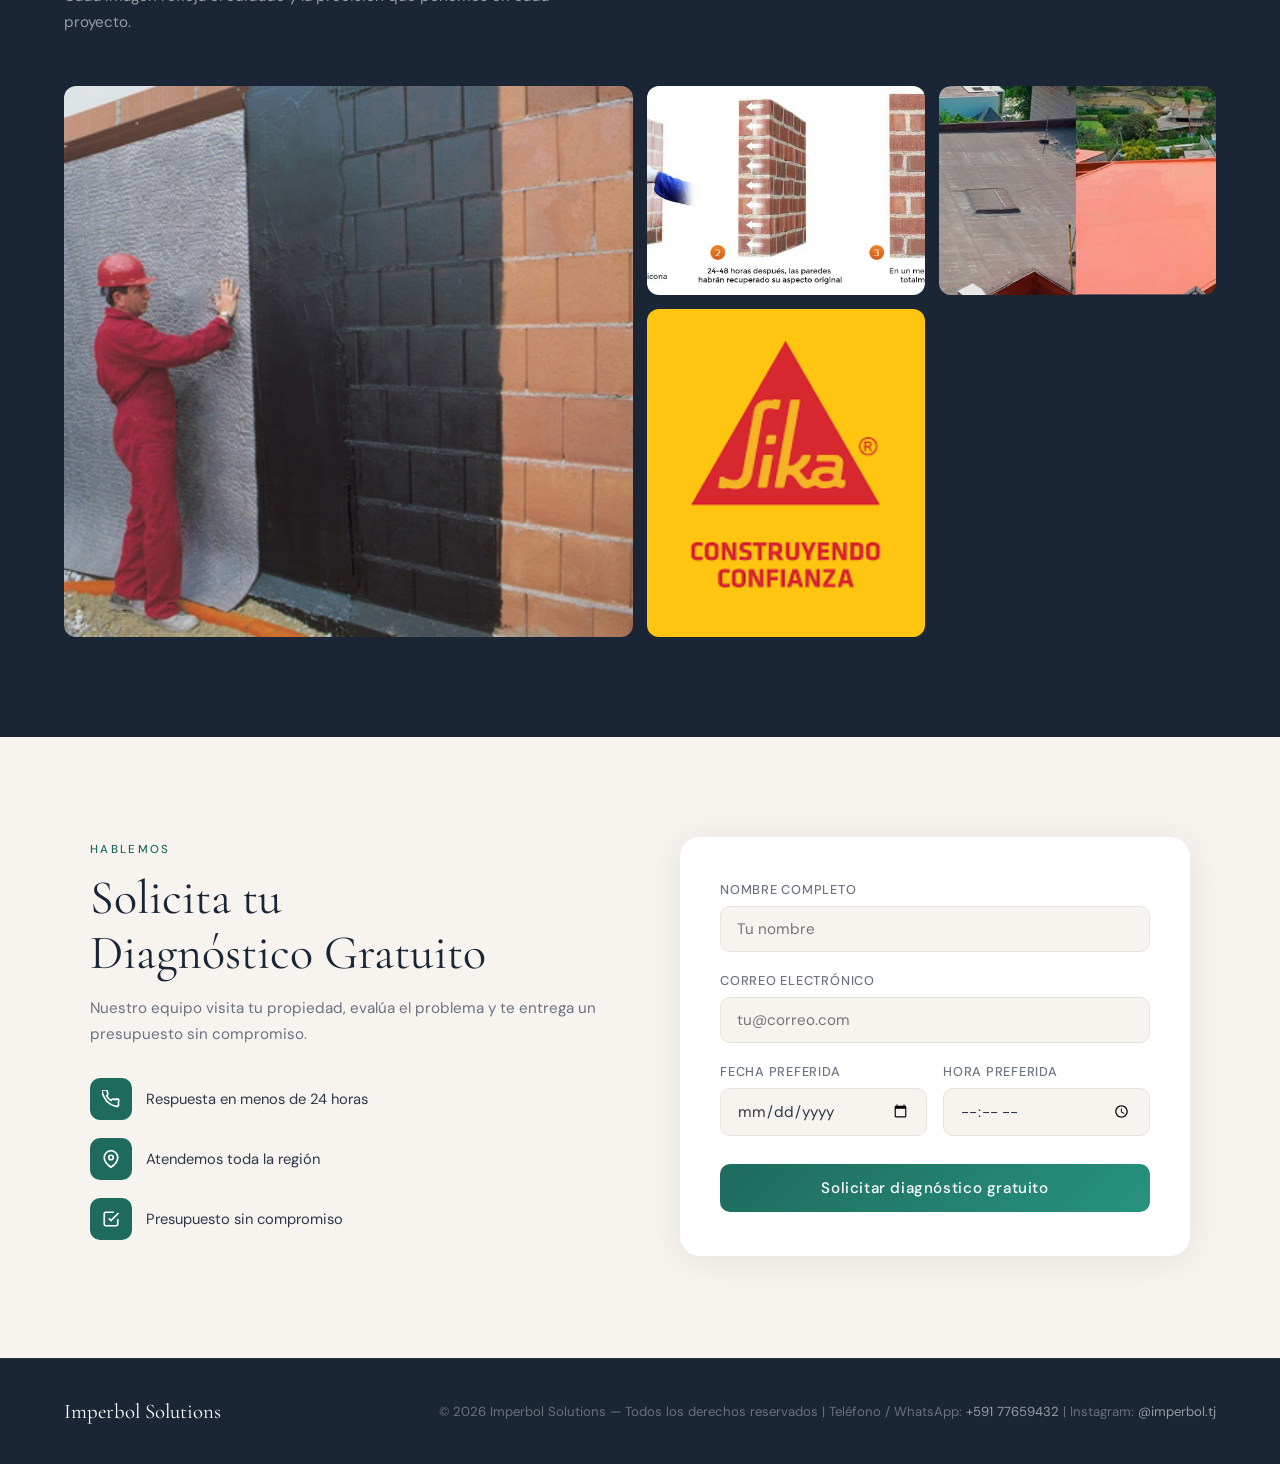
==== commit 6c7ab24d: "cambio" ====
--- a/index.html
+++ b/index.html
@@ -61,7 +61,7 @@
                 Soluciones profesionales para goteras, filtraciones y humedad con garantía real.
             </p>
             <div class="hero-actions">
-                <a href="#calculadora" class="hero-cta">
+                <a href="calculadora_diagnostico_imperbol_1.html" target="_blank" class="hero-cta">
                     Calculadora de humedad
                     <svg width="18" height="18" fill="none" stroke="currentColor" stroke-width="2.2" viewBox="0 0 24 24">
                         <path d="M5 12h14M12 5l7 7-7 7"/>
@@ -123,20 +123,6 @@
         </div>
     </section>
 
-    <!-- CALCULADORA DIAGNÓSTICO -->
-    <section id="calculadora" class="calculator">
-        <div class="calculator-inner">
-            <div class="calculator-head reveal">
-                <span class="section-label">Herramienta útil</span>
-                <h2 class="section-title">Calculadora de Diagnóstico</h2>
-                <p class="section-sub">Responde unas preguntas rápidas para obtener una recomendación de acción.</p>
-            </div>
-            <div class="calculator-frame reveal">
-                <iframe src="calculadora_diagnostico_imperbol_1.html" title="Calculadora de Diagnóstico" loading="lazy" frameborder="0"></iframe>
-            </div>
-        </div>
-    </section>
-
     <!-- SERVICES -->
     <section id="servicios" class="services">
         <div class="services-inner">
@@ -295,7 +281,6 @@
                     </div>
                     <span>Presupuesto sin compromiso</span>
                 </div>
-
             </div>
 
             <div class="contact-form-wrap reveal">
@@ -324,16 +309,17 @@
             </div>
         </div>
     </section>
+
     <footer class="site-footer">
-    <div class="footer-inner">
-        <span class="footer-brand">Imperbol Solutions</span>
-        <span class="footer-copy">
-            © 2026 Imperbol Solutions — Todos los derechos reservados |
-            Teléfono / WhatsApp: <a href="https://wa.me/59177659432" target="_blank">+591 77659432</a> |
-            Instagram: <a href="https://www.instagram.com/imperbol.tj?utm_source=qr&igsh=MWxiMnQ1dnkzcHFi" target="_blank">@imperbol.tj</a>
-        </span>
-    </div>
-</footer>
+        <div class="footer-inner">
+            <span class="footer-brand">Imperbol Solutions</span>
+            <span class="footer-copy">
+                © 2026 Imperbol Solutions — Todos los derechos reservados |
+                Teléfono / WhatsApp: <a href="https://wa.me/59177659432" target="_blank">+591 77659432</a> |
+                Instagram: <a href="https://www.instagram.com/imperbol.tj?utm_source=qr&igsh=MWxiMnQ1dnkzcHFi" target="_blank">@imperbol.tj</a>
+            </span>
+        </div>
+    </footer>
 
     <script src="script.js"></script>
 </body>
--- a/style.css
+++ b/style.css
@@ -40,7 +40,6 @@
     background: rgba(26,37,53,.94);
     backdrop-filter: blur(12px);
     box-shadow: 0 1px 32px rgba(0,0,0,.18);
-    padding: 0 5%;
 }
 
 .header-inner {
@@ -165,11 +164,7 @@
 
 .hero-overlay {
     position: absolute; inset: 0;
-    background: linear-gradient(
-        135deg,
-        rgba(26,37,53,.72) 0%,
-        rgba(30,107,94,.35) 100%
-    );
+    background: linear-gradient(135deg, rgba(26,37,53,.72) 0%, rgba(30,107,94,.35) 100%);
 }
 
 .hero-content {
@@ -211,6 +206,13 @@
     max-width: 520px;
     margin: 0 auto 36px;
     line-height: 1.7;
+}
+
+.hero-actions {
+    display: inline-flex;
+    gap: 12px;
+    flex-wrap: wrap;
+    justify-content: center;
 }
 .hero-cta {
     display: inline-flex;
@@ -234,22 +236,17 @@
 }
 .hero-cta svg { transition: transform .3s; }
 .hero-cta:hover svg { transform: translateX(4px); }
-
-.hero-actions {
-    display: inline-flex;
-    gap: 12px;
-    flex-wrap: wrap;
-    justify-content: center;
-    margin-top: 20px;
-}
 .hero-cta--alt {
     background: rgba(255,255,255,.15);
     border: 1px solid rgba(255,255,255,.3);
+    box-shadow: none;
 }
 .hero-cta--alt:hover {
-    background: rgba(255,255,255,.22);
-}
-
+    background: rgba(255,255,255,.25);
+    box-shadow: none;
+}
+
+/* dots */
 .hero-dots {
     position: absolute; bottom: 30px; left: 50%;
     transform: translateX(-50%);
@@ -263,11 +260,9 @@
     transition: background .3s, transform .3s;
     border: none;
 }
-.dot.active {
-    background: var(--white);
-    transform: scale(1.4);
-}
-
+.dot.active { background: var(--white); transform: scale(1.4); }
+
+/* scroll indicator */
 .scroll-hint {
     position: absolute; bottom: 36px; right: 5%;
     display: flex; flex-direction: column; align-items: center; gap: 6px;
@@ -281,6 +276,7 @@
 }
 .scroll-hint svg { opacity: .6; }
 
+/* ─── SECTION SHARED ─────────────────────────────────────── */
 section { padding: 100px 5%; }
 
 .section-label {
@@ -304,10 +300,42 @@
     font-size: .95rem;
 }
 
+/* ─── MISSION ────────────────────────────────────────────── */
+.mission { background: var(--cream); }
+.mission-inner { max-width: 1240px; margin: 0 auto; }
+.mission-head { margin-bottom: 0; }
+.mission-grid {
+    display: grid;
+    grid-template-columns: repeat(auto-fit, minmax(280px, 1fr));
+    gap: 28px;
+    margin-top: 40px;
+}
+.mission-card {
+    background: var(--white);
+    border-radius: 16px;
+    padding: 32px;
+    box-shadow: 0 10px 24px rgba(0,0,0,.06);
+    transition: transform .35s var(--ease), box-shadow .35s var(--ease);
+}
+.mission-card:hover { transform: translateY(-6px); box-shadow: 0 18px 40px rgba(0,0,0,.1); }
+.mission-icon {
+    width: 48px; height: 48px;
+    display: grid; place-items: center;
+    border-radius: 14px;
+    background: linear-gradient(135deg, var(--teal), var(--teal-l));
+    margin-bottom: 18px;
+}
+.mission-icon svg { width: 24px; height: 24px; color: white; }
+.mission-card h3 {
+    font-family: 'Cormorant Garamond', serif;
+    font-size: 1.4rem; margin-bottom: 12px;
+    color: var(--navy);
+}
+.mission-card p { color: var(--muted); line-height: 1.6; }
+
+/* ─── SERVICES ───────────────────────────────────────────── */
 .services { background: var(--white); }
-.services-inner {
-    max-width: 1240px; margin: 0 auto;
-}
+.services-inner { max-width: 1240px; margin: 0 auto; }
 .services-head { margin-bottom: 60px; }
 .services-grid {
     display: grid;
@@ -357,6 +385,7 @@
 }
 .service-card p { color: var(--muted); line-height: 1.7; font-size: .92rem; }
 
+/* ─── PROJECTS ───────────────────────────────────────────── */
 .projects { background: var(--cream); }
 .projects-inner { max-width: 1240px; margin: 0 auto; }
 .projects-head { margin-bottom: 60px; }
@@ -375,9 +404,7 @@
 }
 .project-card.visible { opacity: 1; transform: translateY(0); }
 .project-card:hover { transform: translateY(-8px); box-shadow: 0 24px 56px rgba(0,0,0,.13); }
-.project-img-wrap {
-    position: relative; height: 240px; overflow: hidden;
-}
+.project-img-wrap { position: relative; height: 240px; overflow: hidden; }
 .project-img-wrap img {
     width: 100%; height: 100%;
     object-fit: cover;
@@ -398,6 +425,7 @@
 }
 .project-body p { color: var(--muted); font-size: .88rem; }
 
+/* ─── GALLERY ────────────────────────────────────────────── */
 .gallery { background: var(--navy); }
 .gallery-inner { max-width: 1240px; margin: 0 auto; }
 .gallery-head { margin-bottom: 50px; }
@@ -445,51 +473,7 @@
     .gallery-grid .g-item:first-child { grid-column: 1; grid-row: 1; }
 }
 
-.mission { background: var(--cream); }
-.mission-inner { max-width: 1240px; margin: 0 auto; }
-.mission-grid {
-    display: grid;
-    grid-template-columns: repeat(auto-fit, minmax(280px, 1fr));
-    gap: 28px;
-    margin-top: 40px;
-}
-.mission-card {
-    background: var(--white);
-    border-radius: 16px;
-    padding: 32px;
-    box-shadow: 0 10px 24px rgba(0,0,0,.06);
-    transition: transform .35s var(--ease), box-shadow .35s var(--ease);
-}
-.mission-card:hover { transform: translateY(-6px); box-shadow: 0 18px 40px rgba(0,0,0,.1); }
-.mission-icon {
-    width: 48px; height: 48px;
-    display: grid; place-items: center;
-    border-radius: 14px;
-    background: linear-gradient(135deg, var(--teal), var(--teal-l));
-    margin-bottom: 18px;
-}
-.mission-icon svg { width: 24px; height: 24px; color: white; }
-.mission-card h3 {
-    font-family: 'Cormorant Garamond', serif;
-    font-size: 1.4rem; margin-bottom: 12px;
-    color: var(--navy);
-}
-.mission-card p { color: var(--muted); line-height: 1.6; }
-
-.calculator { background: var(--white); }
-.calculator-inner { max-width: 1100px; margin: 0 auto; }
-.calculator-head { margin-bottom: 36px; }
-.calculator-frame {
-    border-radius: 20px;
-    overflow: hidden;
-    box-shadow: 0 16px 32px rgba(0,0,0,.1);
-}
-.calculator-frame iframe {
-    width: 100%;
-    height: 650px;
-    border: 0;
-}
-
+/* ─── CONTACT ────────────────────────────────────────────── */
 .contact { background: var(--cream); }
 .contact-inner {
     max-width: 1100px; margin: 0 auto;
@@ -551,7 +535,7 @@
     font-family: 'DM Sans', sans-serif;
     font-size: .95rem; font-weight: 500;
     cursor: pointer;
-    transition: transform .3s, box-shadow .3s, opacity .3s;
+    transition: transform .3s, box-shadow .3s;
     letter-spacing: .04em;
     margin-top: 8px;
 }
@@ -574,43 +558,7 @@
     border: 1px solid rgba(200,50,50,.2);
 }
 
-/* humidity calc */
-.humidity-box {
-    background: var(--navy);
-    border-radius: 16px; padding: 32px 28px; margin-top: 32px;
-}
-.humidity-box h3 {
-    font-family: 'Cormorant Garamond', serif;
-    font-size: 1.4rem; color: var(--white); margin-bottom: 6px;
-}
-.humidity-box > p { color: rgba(255,255,255,.5); font-size: .85rem; margin-bottom: 22px; }
-.humidity-row { display: grid; grid-template-columns: 1fr 1fr; gap: 12px; margin-bottom: 14px; }
-.humidity-row .form-group { margin-bottom: 0; }
-.humidity-box .form-group label { color: rgba(255,255,255,.5); }
-.humidity-box .form-group input {
-    background: rgba(255,255,255,.07);
-    border-color: rgba(255,255,255,.12);
-    color: var(--white);
-}
-.humidity-box .form-group input:focus { border-color: var(--teal-l); background: rgba(255,255,255,.1); }
-.btn-calc {
-    width: 100%; padding: 12px;
-    background: rgba(39,147,127,.22);
-    border: 1px solid rgba(39,147,127,.45);
-    color: #8fd8cc;
-    border-radius: 10px;
-    font-family: 'DM Sans', sans-serif;
-    font-size: .9rem; font-weight: 500;
-    cursor: pointer;
-    transition: background .3s, transform .3s;
-    letter-spacing: .04em;
-}
-.btn-calc:hover { background: rgba(39,147,127,.4); transform: translateY(-1px); }
-#humidity-result {
-    margin-top: 14px; text-align: center; font-size: .9rem;
-    min-height: 24px; font-weight: 500;
-}
-
+/* ─── FOOTER ─────────────────────────────────────────────── */
 .site-footer {
     background: var(--navy);
     padding: 40px 5%;
@@ -624,7 +572,16 @@
     font-family: 'Cormorant Garamond', serif;
     font-size: 1.3rem; color: var(--white); font-weight: 400;
 }
-.footer-copy { color: rgba(255,255,255,.35); font-size: .82rem; }
-
+.footer-copy {
+    color: rgba(255,255,255,.35); font-size: .82rem;
+}
+.footer-copy a {
+    color: rgba(255,255,255,.55);
+    text-decoration: none;
+    transition: color .3s;
+}
+.footer-copy a:hover { color: var(--white); }
+
+/* ─── REVEAL ─────────────────────────────────────────────── */
 .reveal { opacity: 0; transform: translateY(24px); transition: opacity .7s var(--ease), transform .7s var(--ease); }
 .reveal.visible { opacity: 1; transform: translateY(0); }
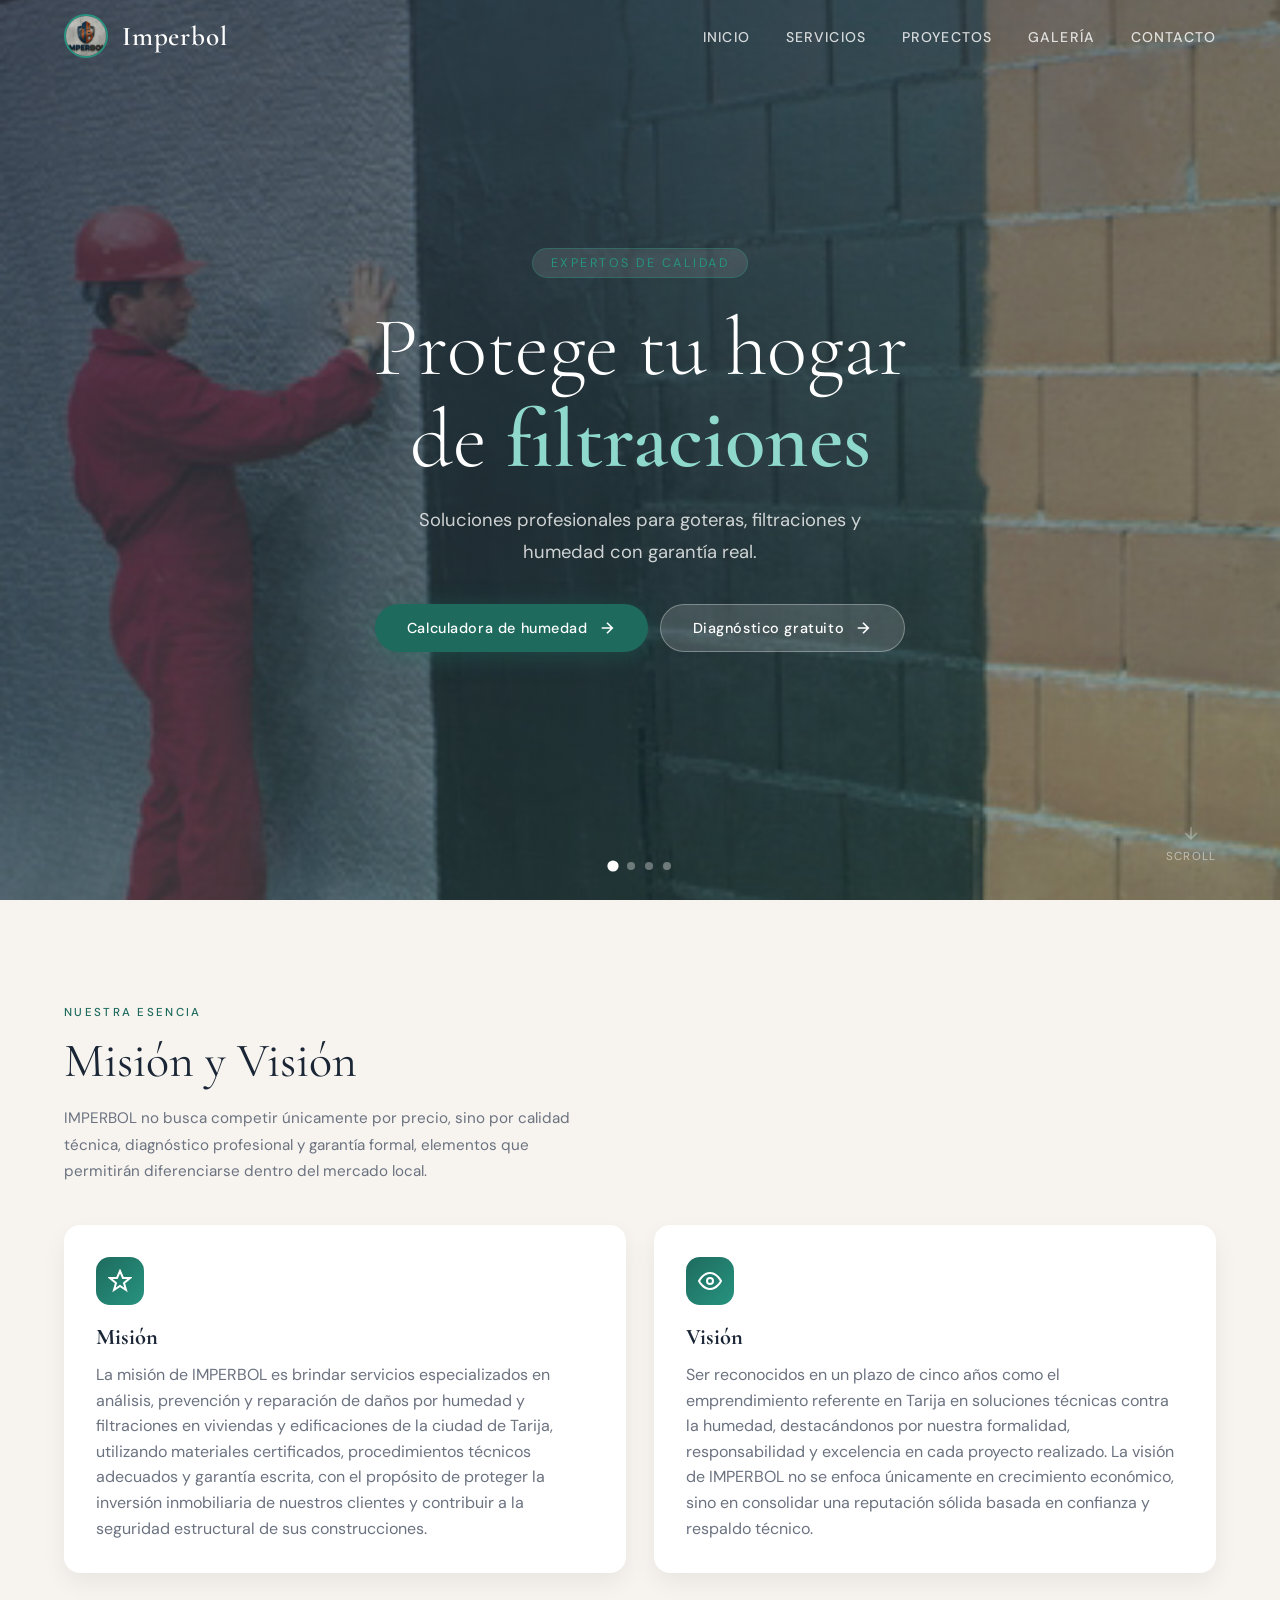
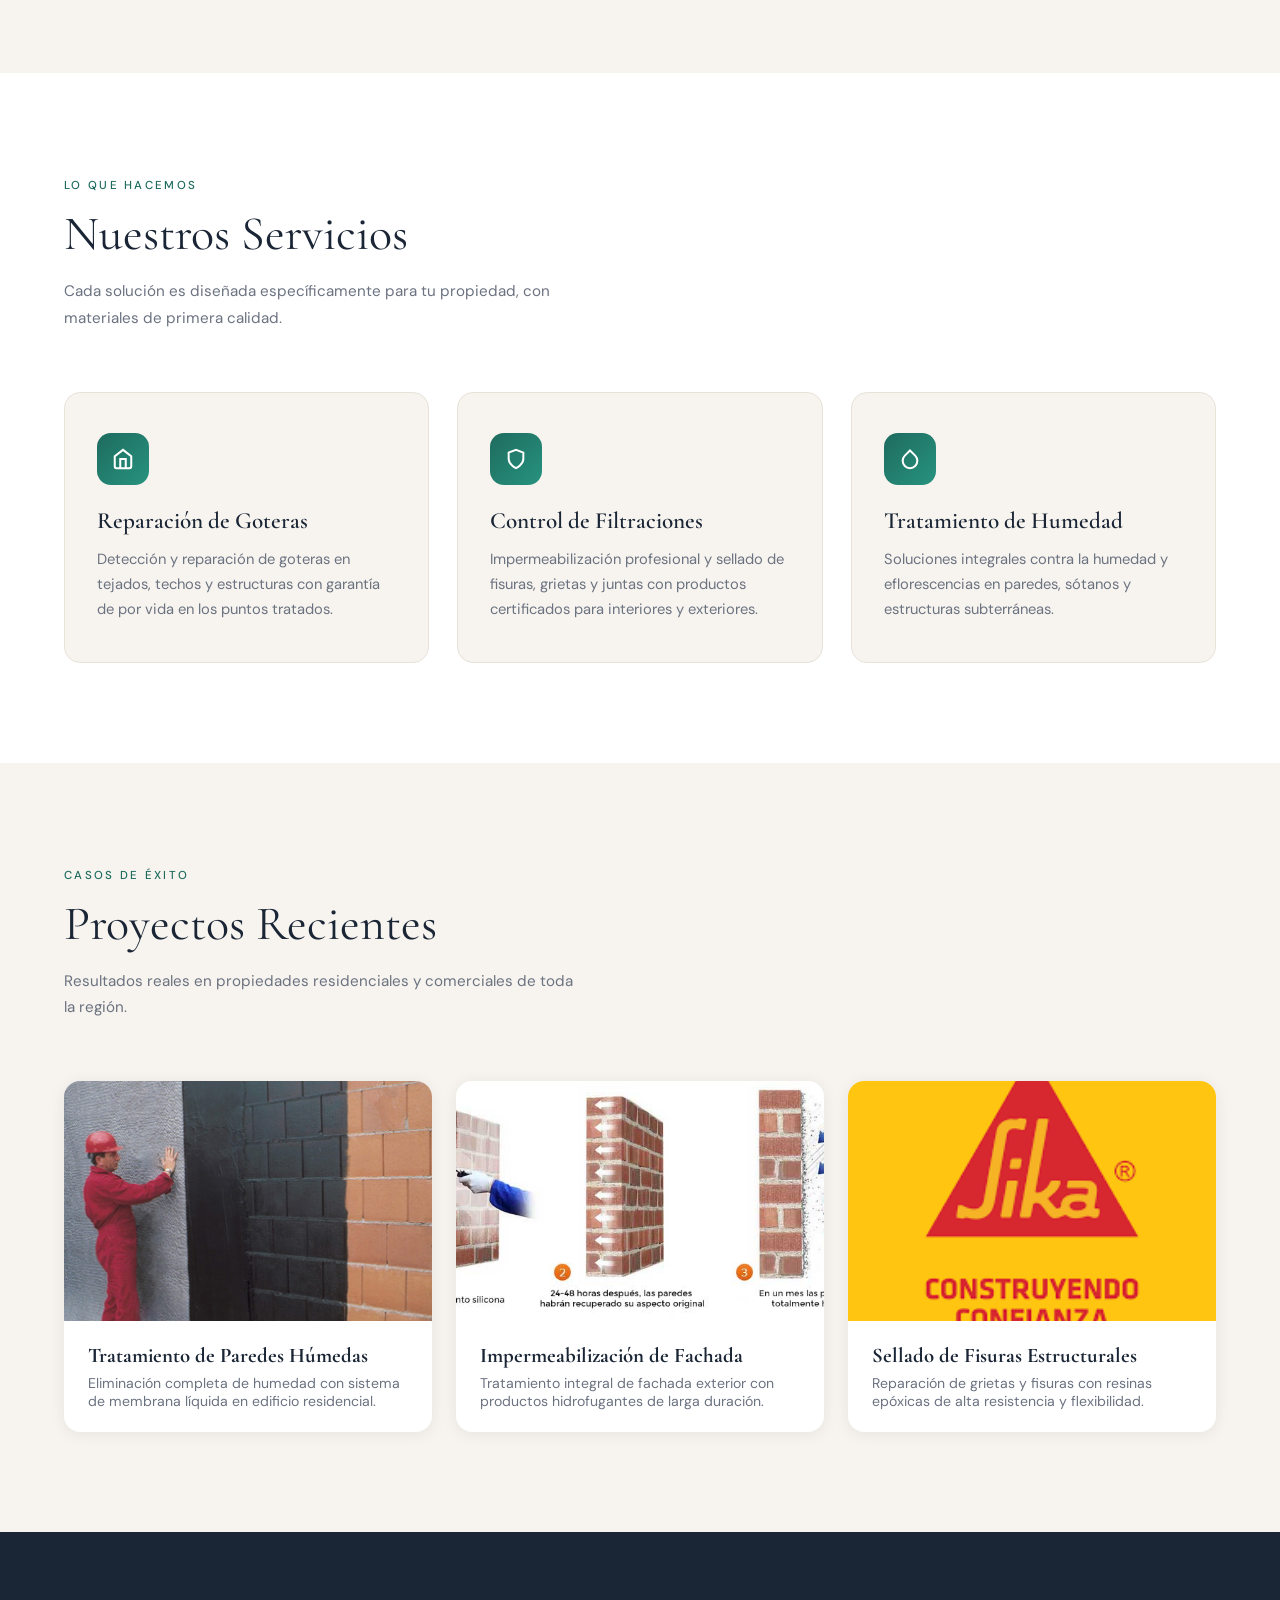
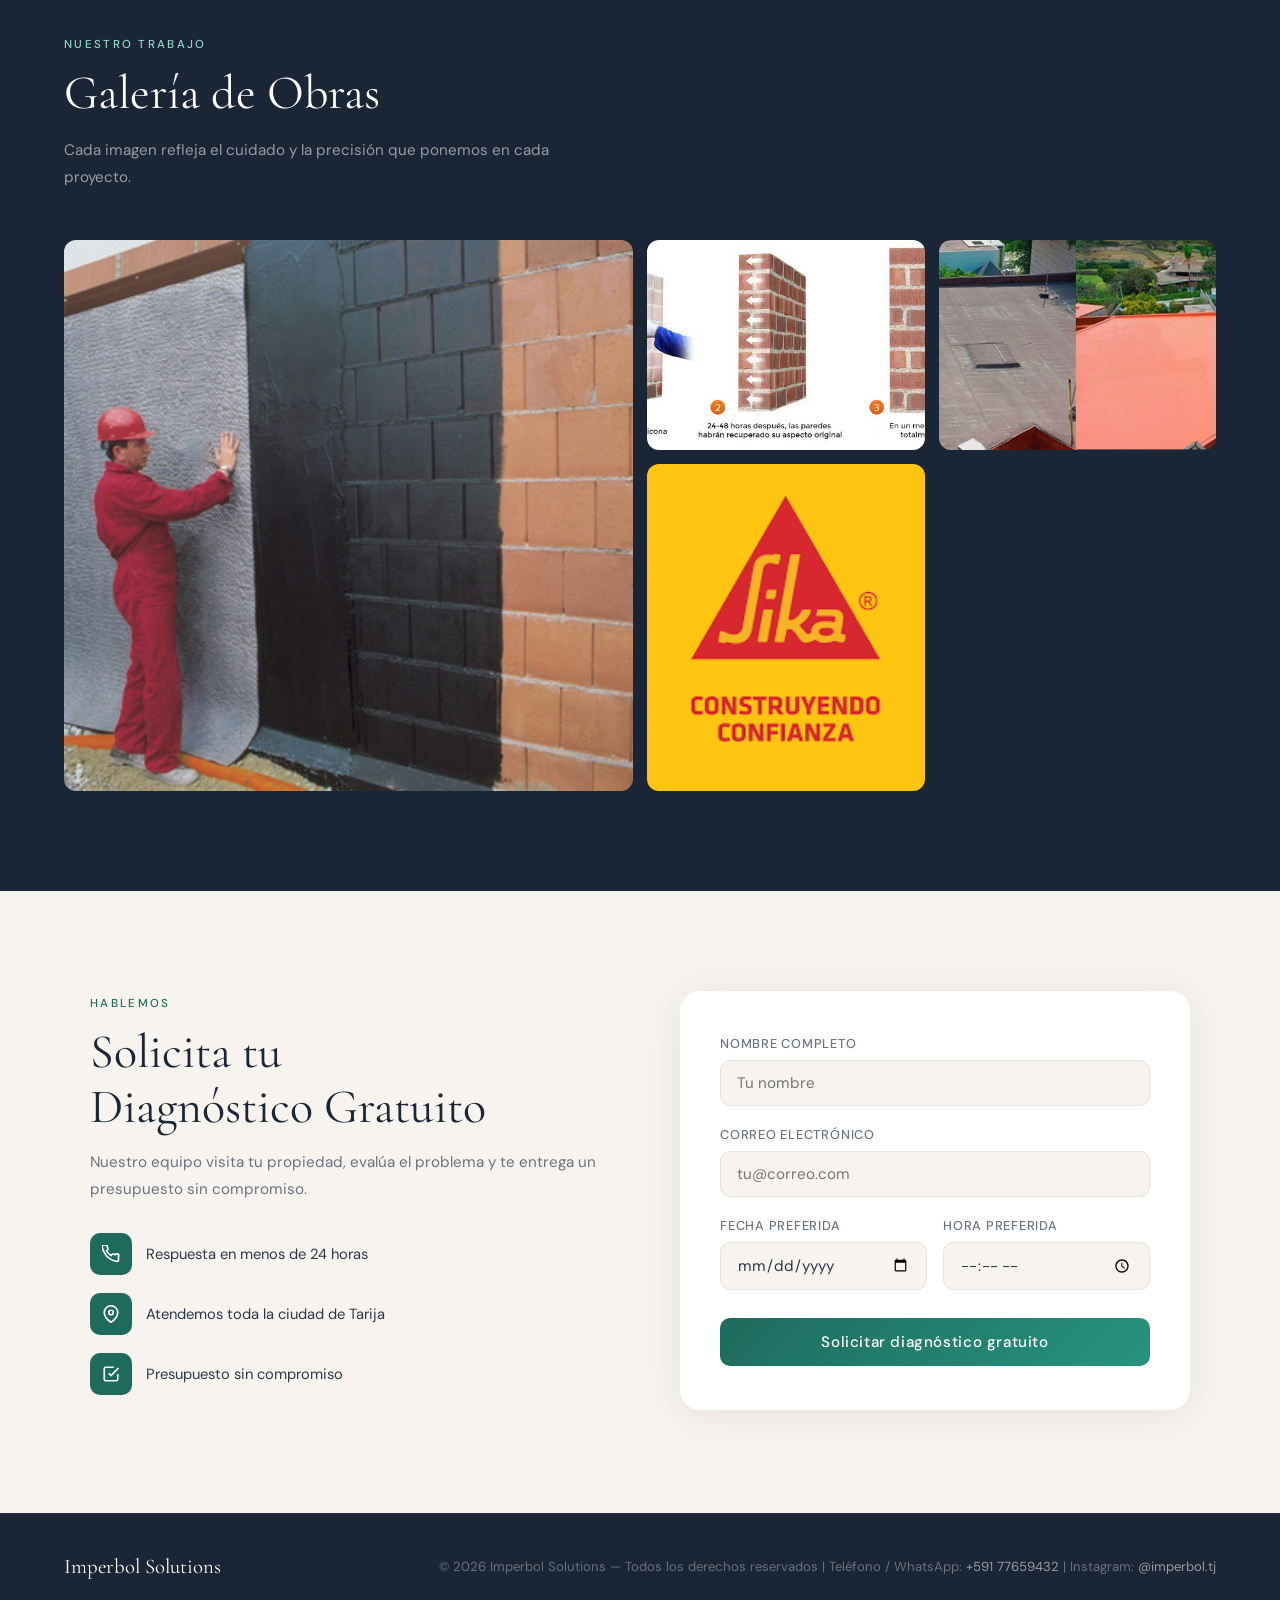
==== commit f7559e3f: "cambio" ====
--- a/index.html
+++ b/index.html
@@ -3,15 +3,13 @@
 <head>
     <meta charset="UTF-8">
     <meta name="viewport" content="width=device-width, initial-scale=1.0">
-    <title>Imperbol Solutions — Expertos en Filtraciones</title>
+    <title>Imperbol — Expertos en Filtraciones</title>
     <link rel="preconnect" href="https://fonts.googleapis.com">
     <link rel="preconnect" href="https://fonts.gstatic.com" crossorigin>
     <link href="https://fonts.googleapis.com/css2?family=Cormorant+Garamond:wght@300;400;600&family=DM+Sans:wght@300;400;500&display=swap" rel="stylesheet">
     <link rel="stylesheet" href="style.css">
 </head>
 <body>
-
-    <!-- HEADER -->
     <header class="site-header" id="header">
         <div class="header-inner">
             <a class="brand" href="#inicio">
@@ -33,7 +31,6 @@
         </div>
     </header>
 
-    <!-- HERO -->
     <section id="inicio" class="hero">
         <div class="hero-slide active" id="slide-1">
             <img src="imgs/paredes_1.jpg" alt="Tratamiento de paredes">
@@ -53,7 +50,7 @@
         </div>
 
         <div class="hero-content">
-            <span class="hero-eyebrow">Expertos desde 2010</span>
+            <span class="hero-eyebrow">Expertos de calidad</span>
             <h1 class="hero-title">
                 Protege tu hogar<br>de <strong>filtraciones</strong>
             </h1>
@@ -97,7 +94,7 @@
             <div class="mission-head reveal">
                 <span class="section-label">Nuestra esencia</span>
                 <h2 class="section-title">Misión y Visión</h2>
-                <p class="section-sub">Impulsamos soluciones confiables para proteger tu hogar y construir espacios más seguros y duraderos.</p>
+                <p class="section-sub">IMPERBOL no busca competir únicamente por precio, sino por calidad técnica, diagnóstico profesional y garantía formal, elementos que permitirán diferenciarse dentro del mercado local.</p>
             </div>
             <div class="mission-grid">
                 <div class="mission-card reveal">
@@ -107,7 +104,7 @@
                         </svg>
                     </div>
                     <h3>Misión</h3>
-                    <p>Brindar servicios de impermeabilización y diagnóstico que prevengan daños estructurales, con honestidad y eficiencia.</p>
+                    <p>La misión de IMPERBOL es brindar servicios especializados en análisis, prevención y reparación de daños por humedad y filtraciones en viviendas y edificaciones de la ciudad de Tarija, utilizando materiales certificados, procedimientos técnicos adecuados y garantía escrita, con el propósito de proteger la inversión inmobiliaria de nuestros clientes y contribuir a la seguridad estructural de sus construcciones.</p>
                 </div>
                 <div class="mission-card reveal">
                     <div class="mission-icon">
@@ -117,7 +114,8 @@
                         </svg>
                     </div>
                     <h3>Visión</h3>
-                    <p>Ser la opción de confianza en toda la región, reconocidos por la calidad, la innovación y el servicio al cliente.</p>
+                    <p>Ser reconocidos en un plazo de cinco años como el emprendimiento referente en Tarija en soluciones técnicas contra la humedad, destacándonos por nuestra formalidad, responsabilidad y excelencia en cada proyecto realizado.
+La visión de IMPERBOL no se enfoca únicamente en crecimiento económico, sino en consolidar una reputación sólida basada en confianza y respaldo técnico.</p>
                 </div>
             </div>
         </div>
@@ -271,7 +269,7 @@
                             <path d="M21 10c0 7-9 13-9 13s-9-6-9-13a9 9 0 0118 0z"/><circle cx="12" cy="10" r="3"/>
                         </svg>
                     </div>
-                    <span>Atendemos toda la región</span>
+                    <span>Atendemos toda la ciudad de Tarija</span>
                 </div>
                 <div class="contact-info-item reveal">
                     <div class="contact-info-icon">
